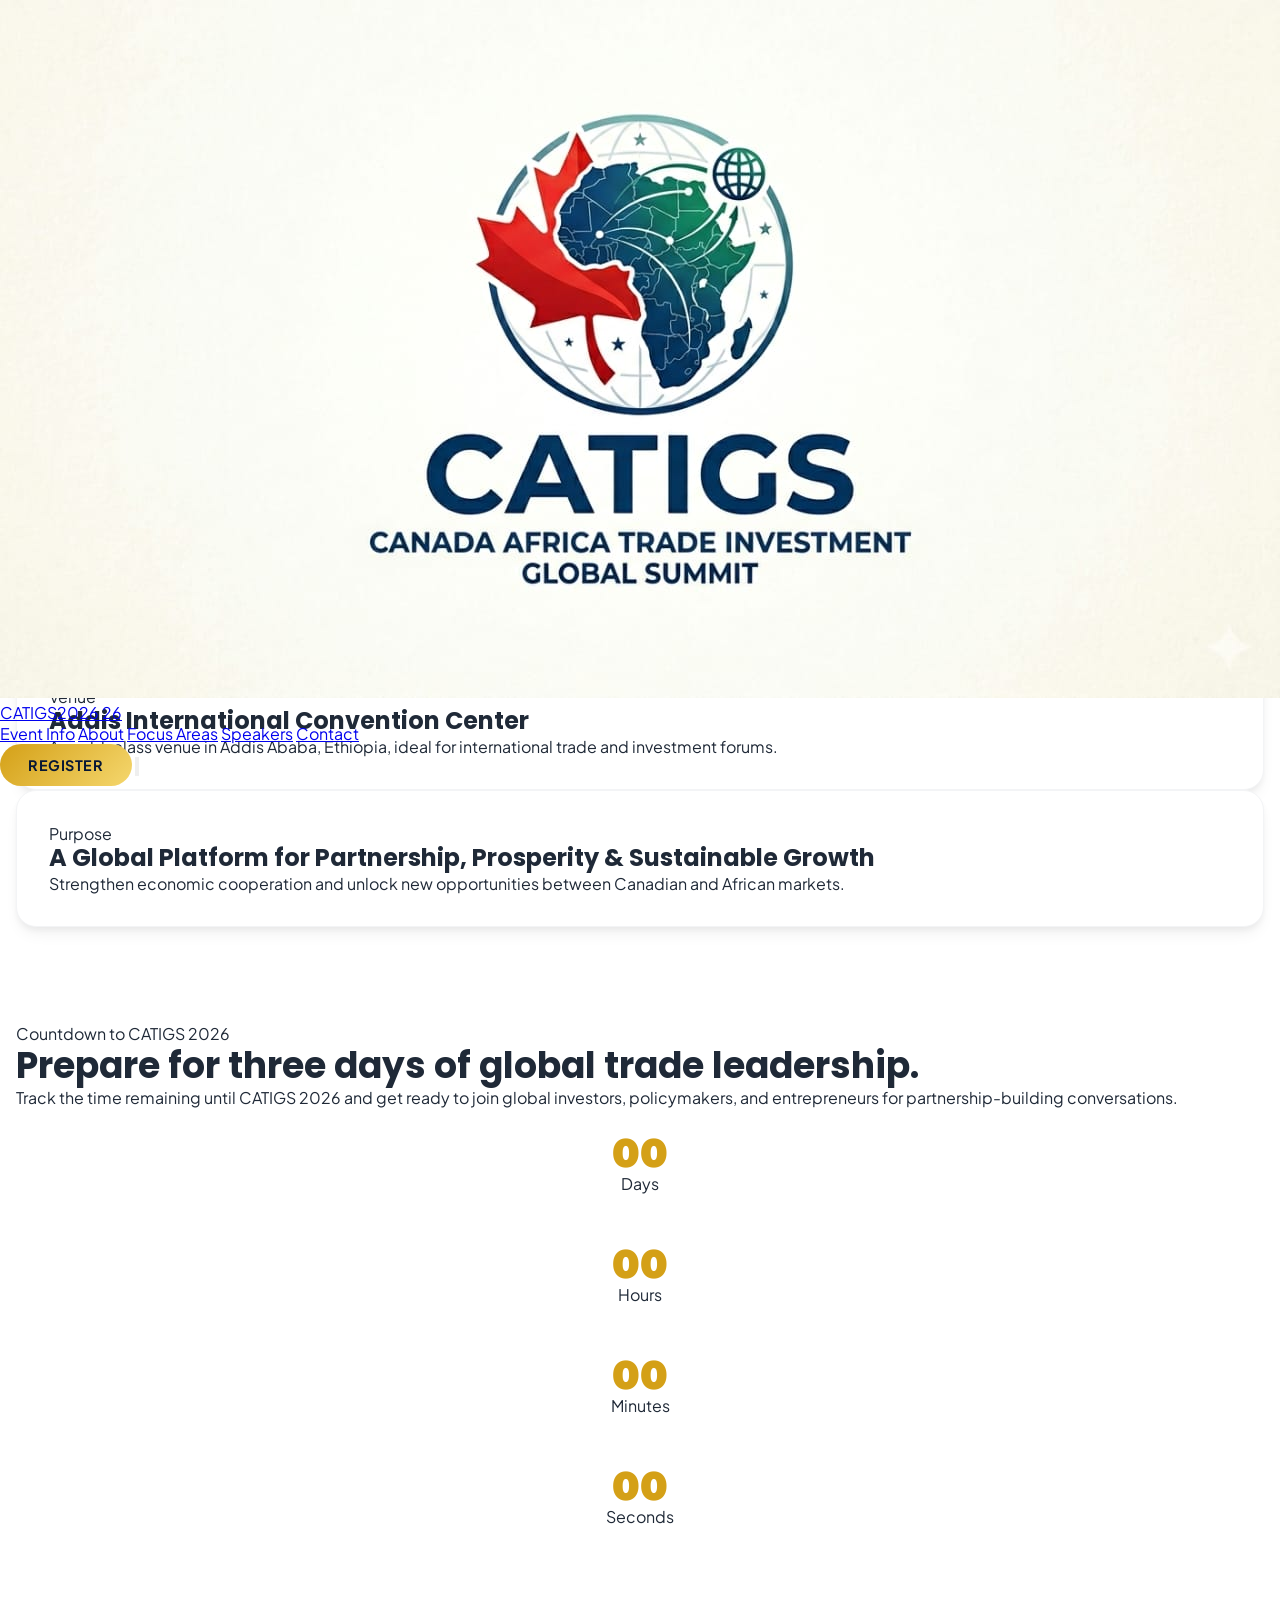
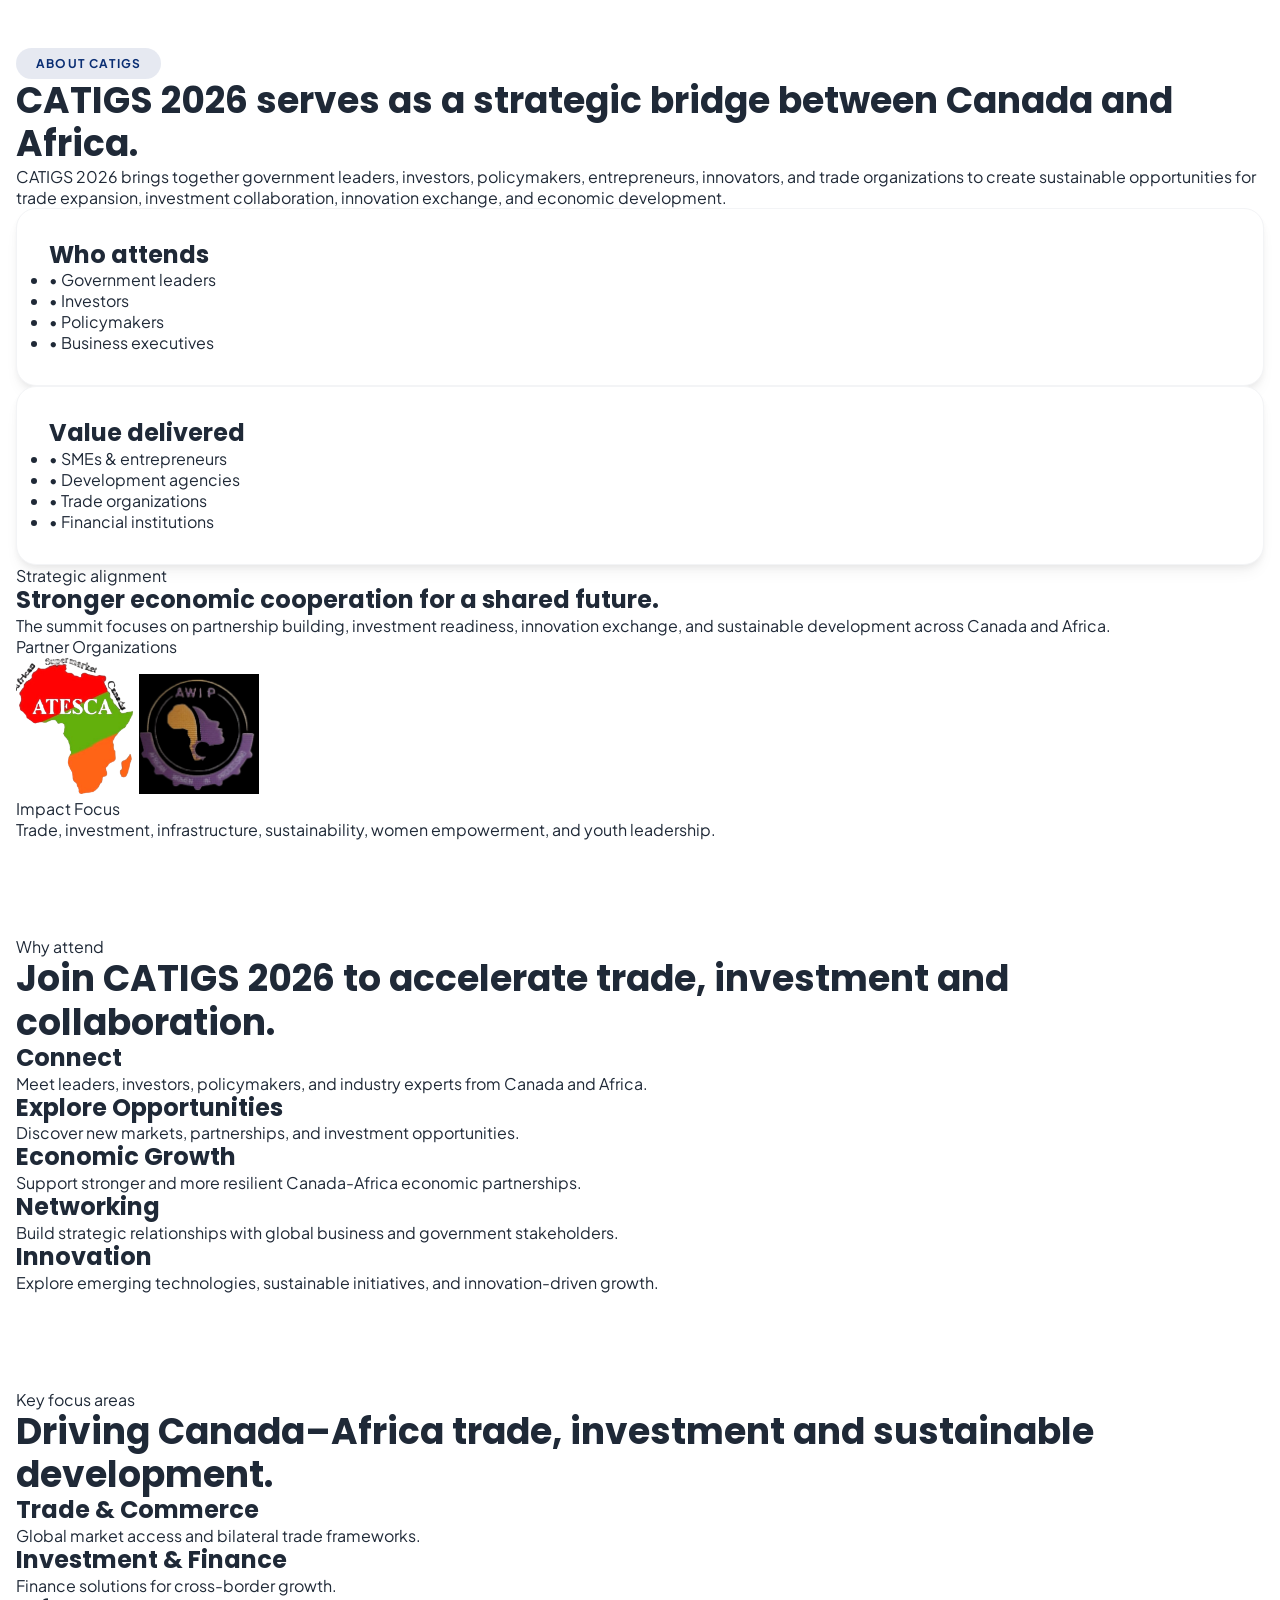
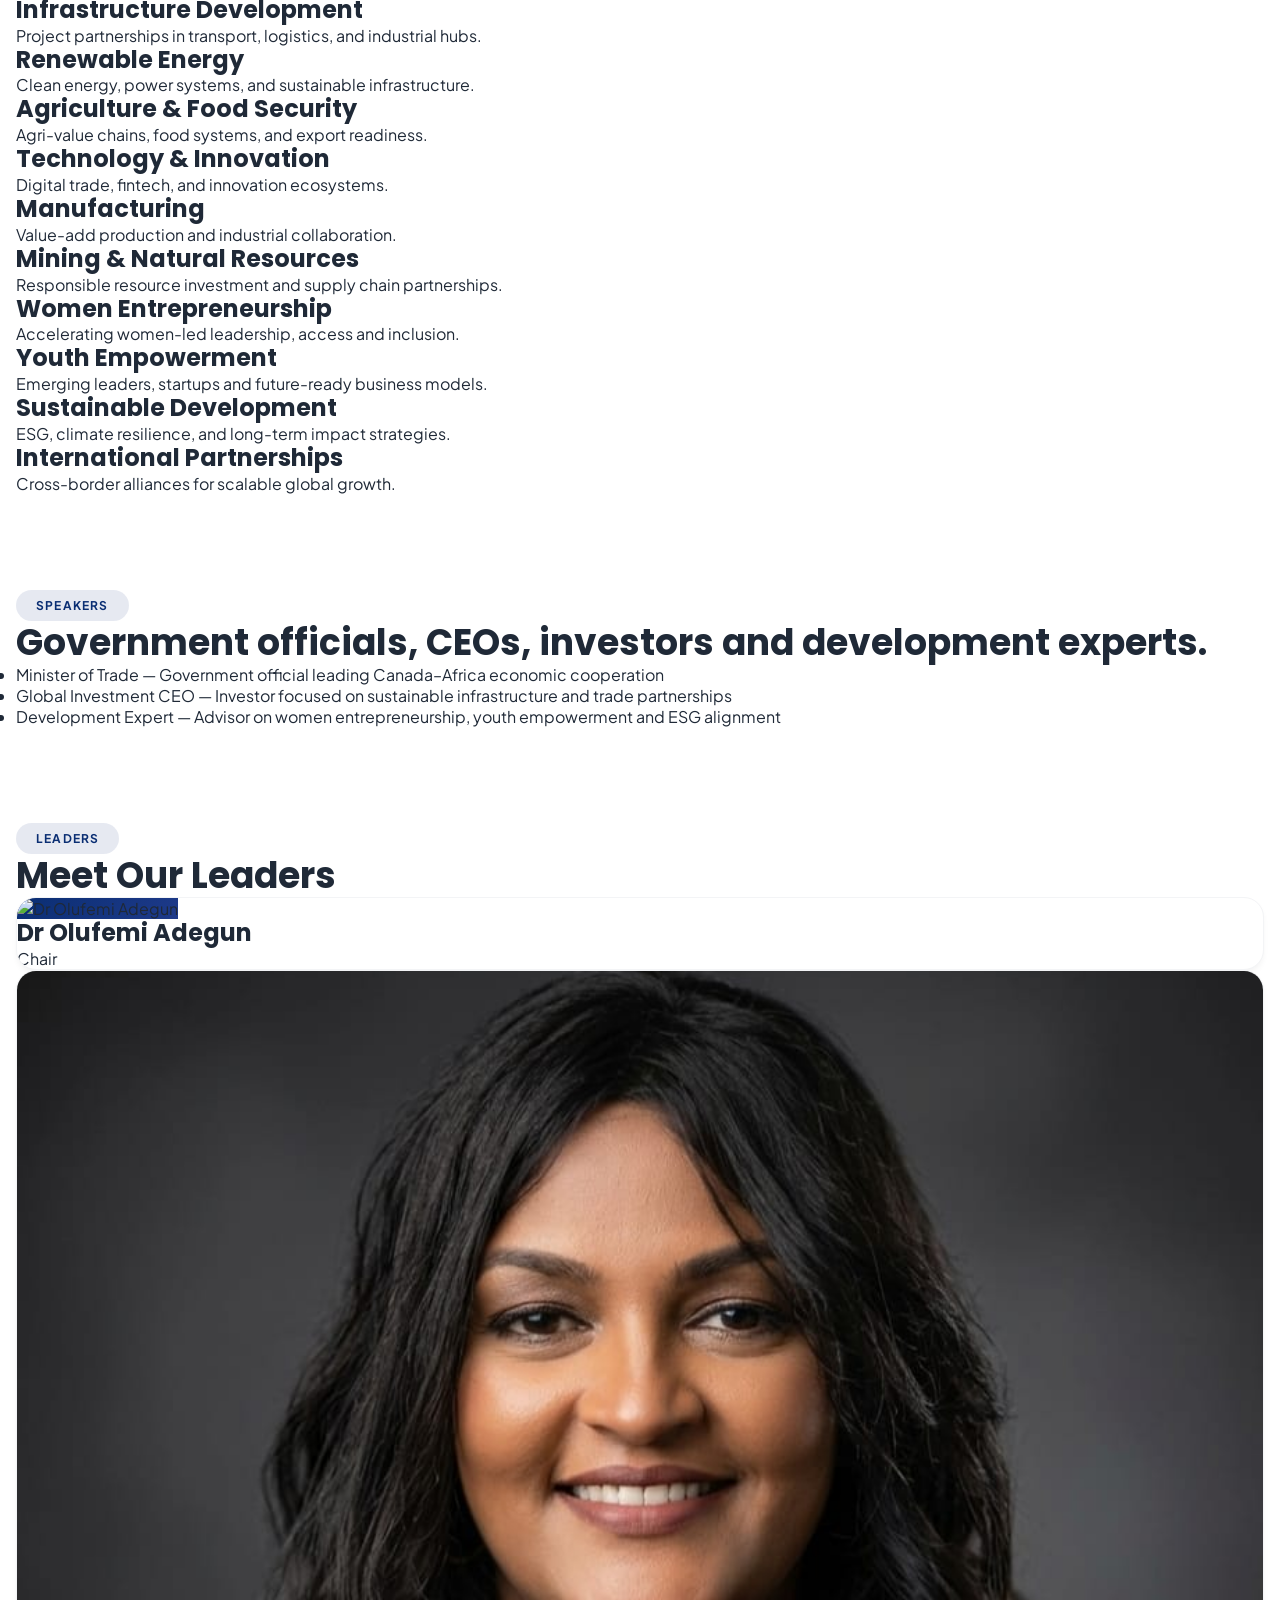
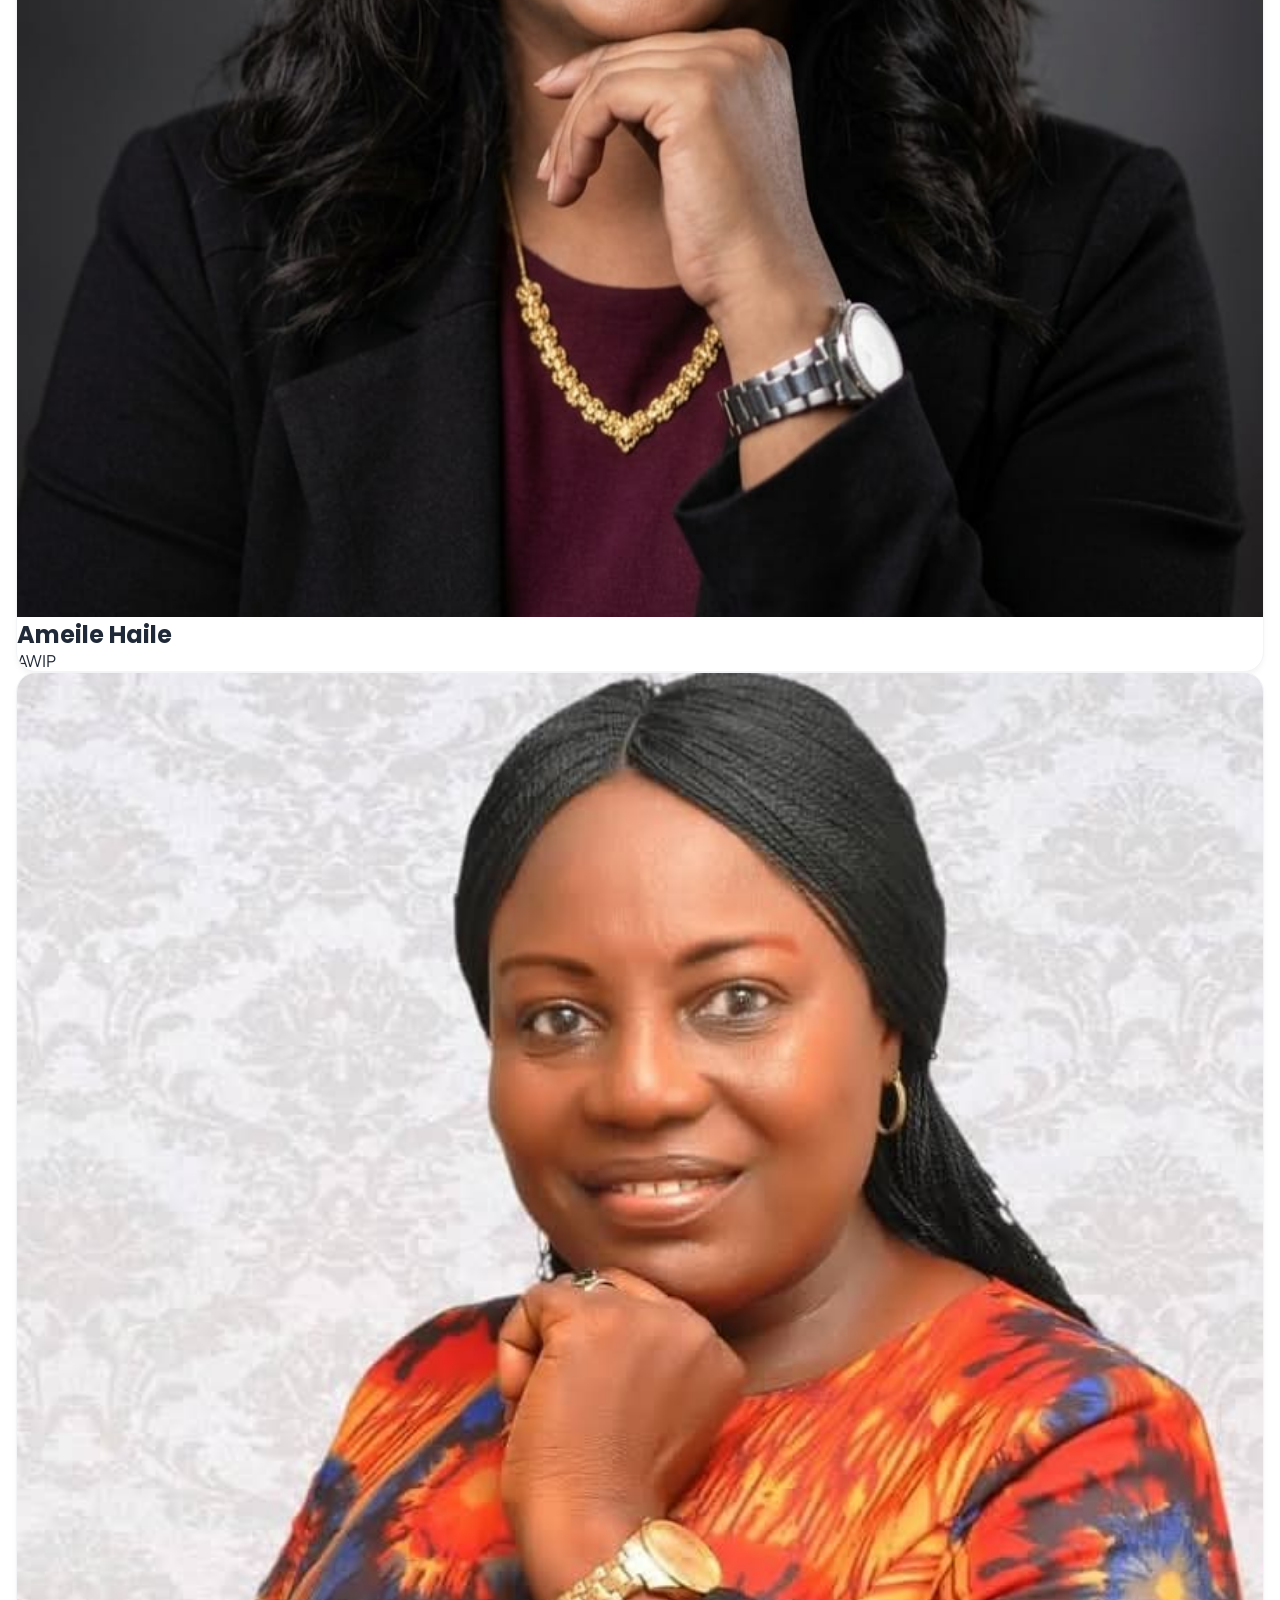
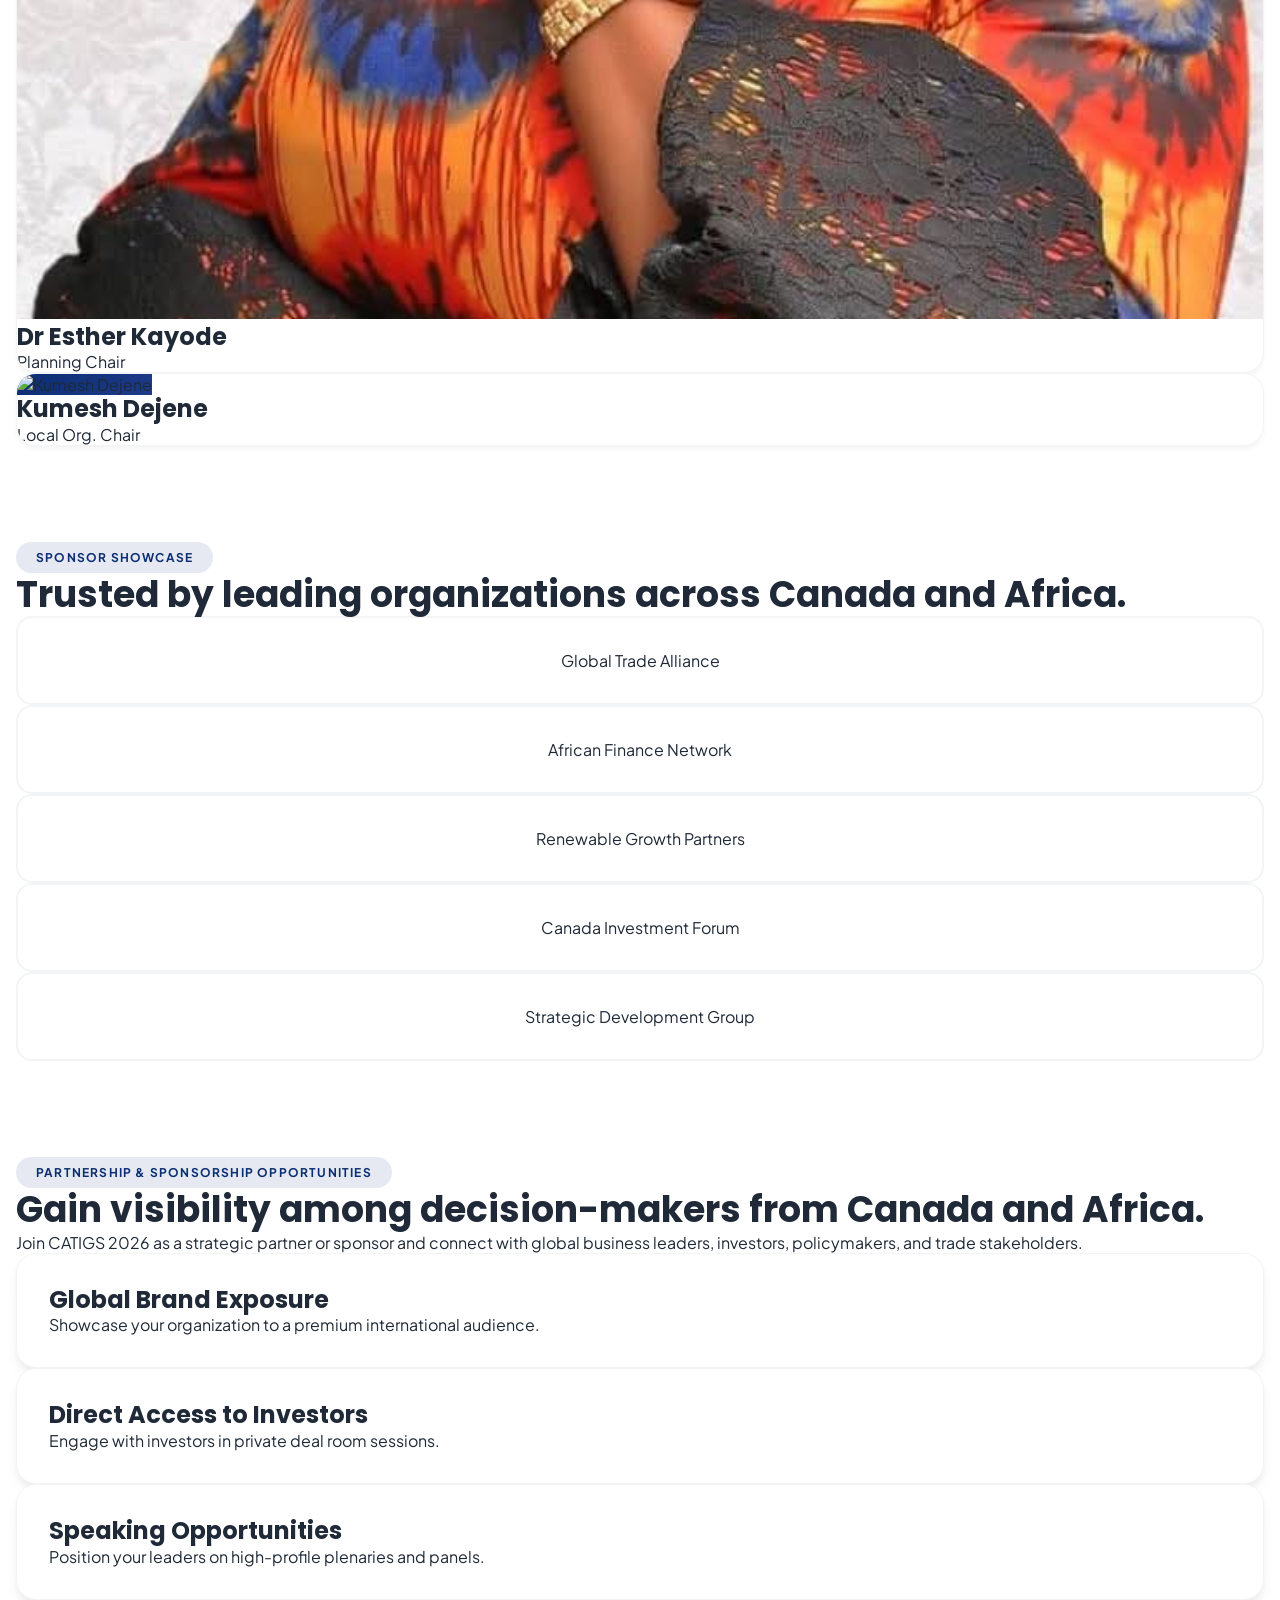
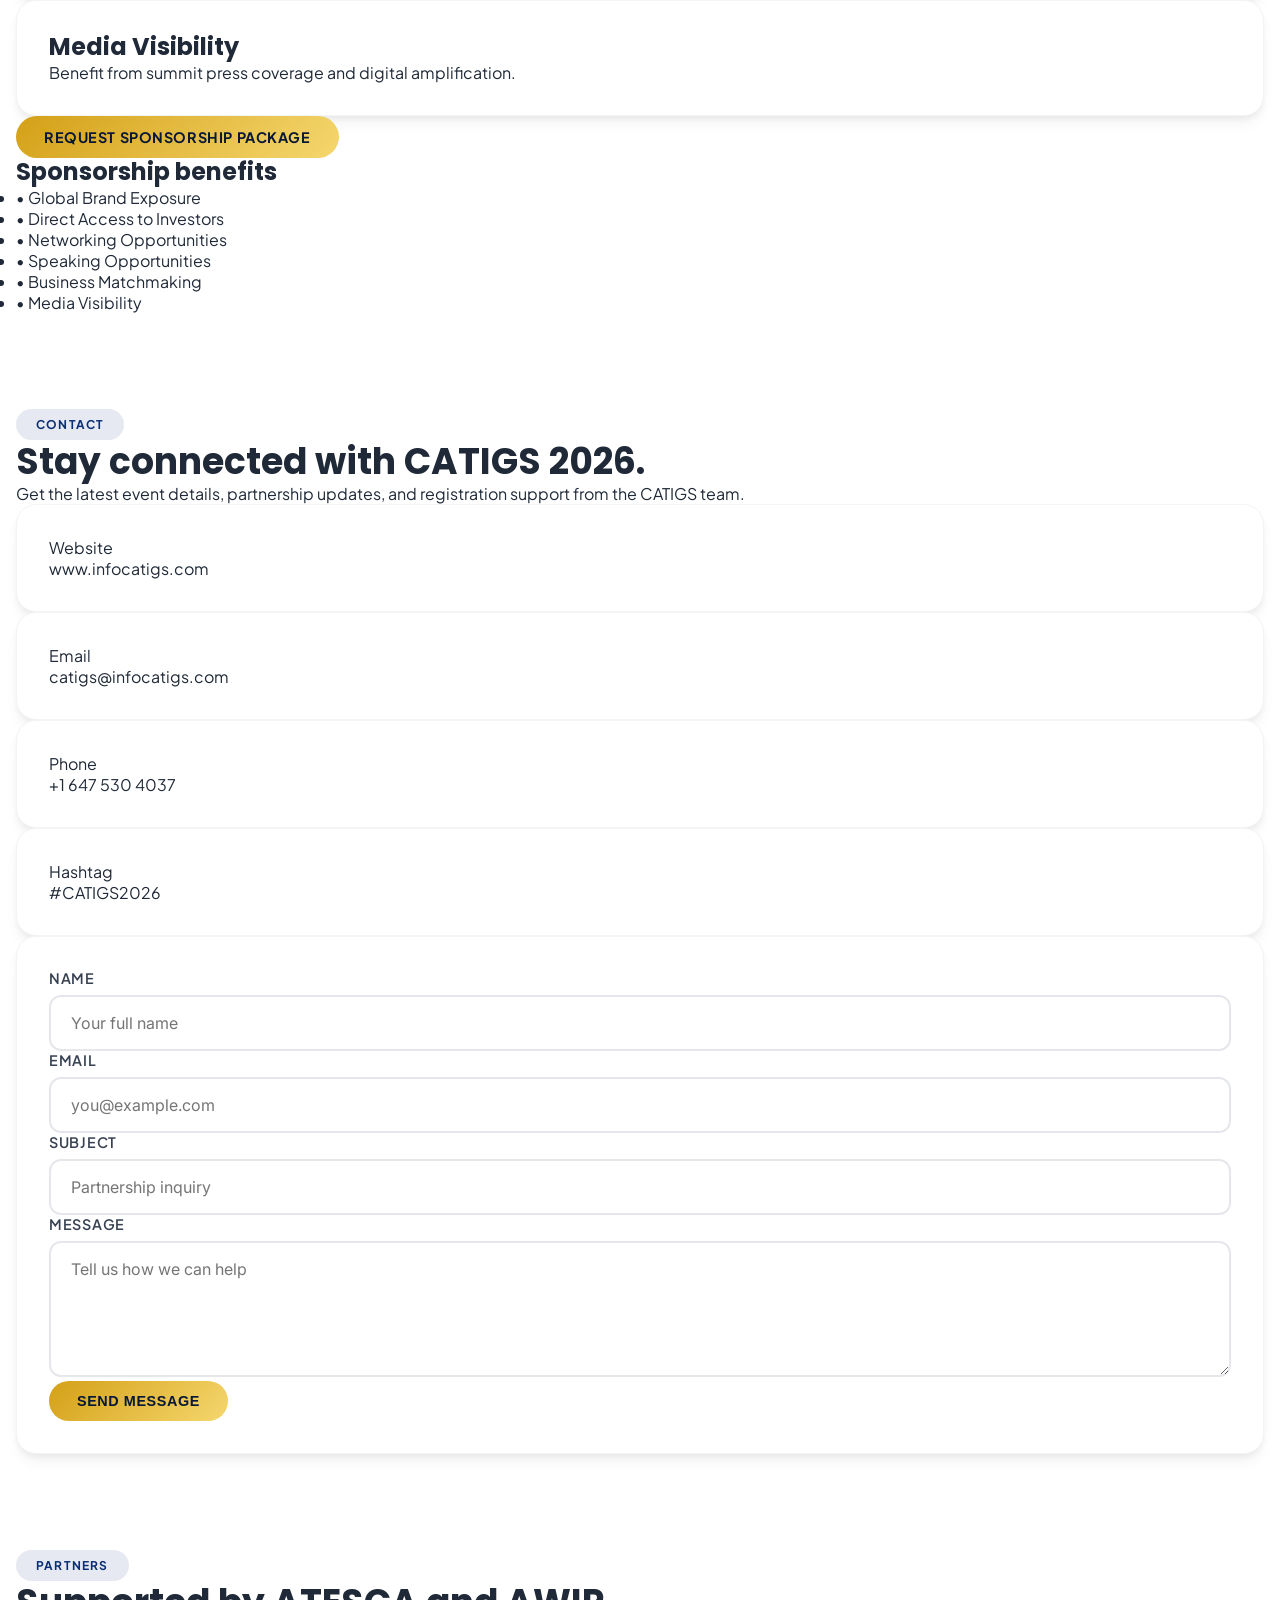
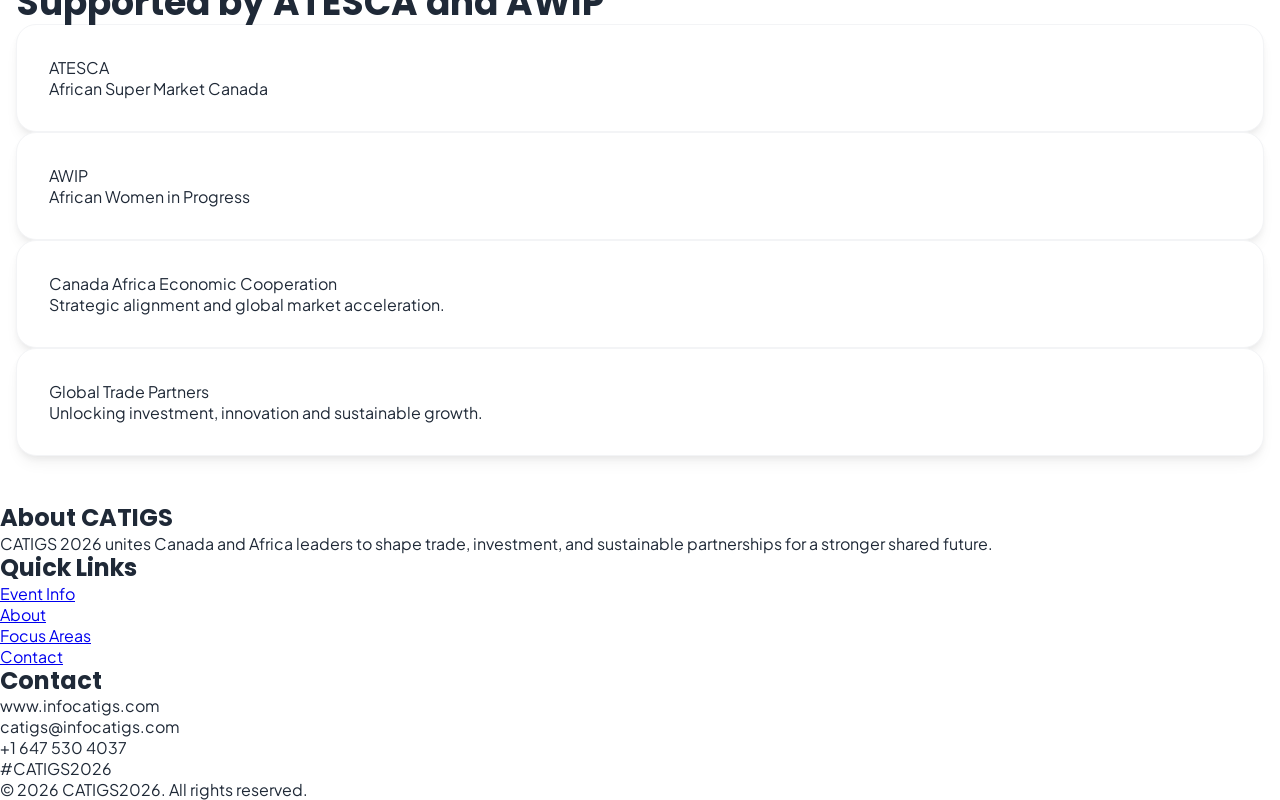
==== index.html @ b7df3262 "Add files via upload" ====
<!DOCTYPE html>
<html lang="en">
<head>
    <meta charset="UTF-8">
    <meta name="viewport" content="width=device-width, initial-scale=1.0">
    <title>CATIGS 2026 | Canada Africa Trade and Investment Global Summit</title>
    <script src="https://cdn.tailwindcss.com"></script>
    <script src="https://cdnjs.cloudflare.com/ajax/libs/gsap/3.12.2/gsap.min.js"></script>
    <script src="https://cdnjs.cloudflare.com/ajax/libs/gsap/3.12.2/ScrollTrigger.min.js"></script>
    <link href="https://fonts.googleapis.com/css2?family=Playfair+Display:wght@400;700;900&family=Plus+Jakarta+Sans:wght@200;300;400;500;600;700;800&display=swap" rel="stylesheet">
    <link rel="stylesheet" href="styles.css">
    <style>
        body { font-family: 'Plus Jakarta Sans', sans-serif; }
        .font-playfair { font-family: 'Playfair Display', serif; }
        html { scroll-behavior: smooth; }
        
        /* Mobile menu animation */
        #mobile-menu {
            transition: all 0.3s ease-in-out;
            transform-origin: top;
        }
        #mobile-menu.hidden {
            transform: scaleY(0);
            opacity: 0;
            pointer-events: none;
        }
        #mobile-menu:not(.hidden) {
            transform: scaleY(1);
            opacity: 1;
            pointer-events: auto;
        }
        
        /* Hero responsive */
        .hero-title { line-height: 1.05; }
        .hero-subtitle { line-height: 1.75; }
        
        @media (max-width: 640px) {
            .hero-title { 
                font-size: 1.5rem !important;
                line-height: 1.15 !important;
            }
            .hero-subtitle { 
                font-size: 0.9rem !important;
            }
            .section-padding { padding: 2rem 1rem !important; }
            .nav-logo { font-size: 0.95rem !important; }
            .nav-logo span { font-size: 0.75rem !important; }
            
            /* Mobile-specific improvements */
            body { overflow-x: hidden; }
            .max-w-7xl { padding-left: 1rem; padding-right: 1rem; }
            .px-3 { padding-left: 0.75rem; padding-right: 0.75rem; }
            .gap-4 { gap: 1rem !important; }
            .gap-6 { gap: 1.25rem !important; }
            
            /* Ensure buttons work well on mobile */
            .btn-gold, .btn-outline {
                min-height: 44px;
                width: 100%;
                justify-content: center;
                font-size: 0.75rem;
                padding: 0.75rem 1rem;
            }
            
            /* Improve form inputs on mobile */
            .form-input {
                font-size: 16px;
                padding: 0.875rem 1rem;
            }
            
            /* Better spacing for cards */
            .card-event {
                padding: 1rem;
            }
            
            /* Fix sponsor carousel on mobile */
            .sponsor-card {
                padding: 1.25rem;
                min-width: 140px;
            }
            
            /* Improve spacing for section headers */
            h2 {
                line-height: 1.2 !important;
            }
            
            /* Better navigation bar on mobile */
            nav .max-w-7xl {
                padding-left: 0.5rem;
                padding-right: 0.5rem;
            }
            
            /* Mobile nav link improvements */
            #mobile-menu a {
                min-height: 44px;
                display: flex;
                align-items: center;
                padding: 0.75rem 0.5rem !important;
            }
            
            /* Mobile menu positioning */
            #mobile-menu {
                margin-left: 0.25rem !important;
                margin-right: 0.25rem !important;
                left: 0.25rem !important;
                right: 0.25rem !important;
            }
            
            /* Navbar spacing */
            nav .bg-white {
                margin-left: 0.25rem;
                margin-right: 0.25rem;
                margin-top: 0.25rem;
            }
            
            /* Stack buttons properly */
            .flex.flex-col.gap-3.items-center.justify-center {
                width: 100%;
            }
            
            .flex.flex-col.gap-3.items-center.justify-center a {
                width: 100%;
            }
        }
        
        @media (min-width: 641px) and (max-width: 768px) {
            .hero-title { font-size: 2.25rem !important; }
            .hero-subtitle { font-size: 1rem !important; }
        }
        
        @media (min-width: 769px) and (max-width: 1024px) {
            .hero-title { font-size: 3.25rem !important; }
            .hero-subtitle { font-size: 1.05rem !important; }
        }
        
        @media (min-width: 1025px) {
            .hero-title { font-size: 4rem !important; }
            .hero-subtitle { font-size: 1.125rem !important; }
        }
        
        /* Card styles */
        .feature-card {
            transition: transform 0.3s ease, box-shadow 0.3s ease;
        }
        .feature-card:hover {
            transform: translateY(-8px);
            box-shadow: 0 20px 40px rgba(0,0,0,0.1);
        }
        
        /* Section backgrounds */
        .section-gray { background-color: #f9fafb; }
        .section-white { background-color: #ffffff; }
        .section-dark { background-color: #111827; }
        
        /* Gradient text */
        .text-gradient {
            background: linear-gradient(to right, #d97706, #f59e0b);
            -webkit-background-clip: text;
            -webkit-text-fill-color: transparent;
            background-clip: text;
        }
        
        /* Mobile button full-width */
        @media (max-width: 640px) {
            .btn-gold,
            .btn-outline {
                width: 100%;
                display: block;
            }
            
            .flex.flex-col.sm\\:flex-row {
                flex-direction: column;
            }
        }
    </style>
</head>
<body class="bg-gray-50 overflow-x-hidden text-gray-900">

    <nav id="main-nav" class="fixed w-full z-50">
        <div class="bg-white/95 backdrop-blur-md shadow-lg mx-1 sm:mx-2 mt-1 sm:mt-2 rounded-xl sm:rounded-2xl">
            <div class="max-w-7xl mx-auto px-2 sm:px-3 py-2 sm:py-3 flex justify-between items-center min-h-14 sm:min-h-auto">
                <a href="index.html" class="flex items-center gap-1 sm:gap-2 flex-shrink-0">
                    <img src="catigs2026-LOGO.jpeg" alt="CATIGS2026 Logo" class="h-7 sm:h-10 w-auto">
                    <span class="text-xs sm:text-lg md:text-xl font-black tracking-tight text-gray-900 font-['Playfair_Display'] leading-none">
                        <span class="block sm:inline">CATIGS</span><span class="hidden sm:inline">2026</span> <span class="text-amber-600">26</span>
                    </span>
                </a>
                <div class="hidden lg:flex items-center gap-4">
                    <a href="#event-info" class="text-xs font-bold uppercase tracking-wider text-gray-700 hover:text-amber-600">Event Info</a>
                    <a href="#about" class="text-xs font-bold uppercase tracking-wider text-gray-700 hover:text-amber-600">About</a>
                    <a href="#focus" class="text-xs font-bold uppercase tracking-wider text-gray-700 hover:text-amber-600">Focus Areas</a>
                    <a href="#speakers" class="text-xs font-bold uppercase tracking-wider text-gray-700 hover:text-amber-600">Speakers</a>
                    <a href="#contact" class="text-xs font-bold uppercase tracking-wider text-gray-700 hover:text-amber-600">Contact</a>
                </div>
                <a href="registration.html" class="btn-gold hidden lg:inline-flex">Register</a>
                <button id="mobile-menu-toggle" onclick="toggleMenu()" aria-controls="mobile-menu" aria-expanded="false" class="lg:hidden p-2 hover:bg-gray-100 rounded-lg transition">
                    <svg class="w-6 h-6 text-gray-700" fill="none" stroke="currentColor" viewBox="0 0 24 24"><path stroke-linecap="round" stroke-linejoin="round" stroke-width="2" d="M4 6h16M4 12h16M4 18h16"></path></svg>
                </button>
            </div>
        </div>
        <div id="mobile-menu" class="hidden lg:hidden bg-white mx-1 sm:mx-2 rounded-b-xl sm:rounded-b-2xl shadow-lg">
            <div class="px-3 sm:px-4 py-3 sm:py-4 flex flex-col gap-1">
                <a href="#event-info" class="text-xs sm:text-sm font-bold uppercase text-gray-700 py-3 px-2 rounded hover:bg-gray-100 transition block">Event Info</a>
                <a href="#about" class="text-xs sm:text-sm font-bold uppercase text-gray-700 py-3 px-2 rounded hover:bg-gray-100 transition block">About</a>
                <a href="#focus" class="text-xs sm:text-sm font-bold uppercase text-gray-700 py-3 px-2 rounded hover:bg-gray-100 transition block">Focus Areas</a>
                <a href="#speakers" class="text-xs sm:text-sm font-bold uppercase text-gray-700 py-3 px-2 rounded hover:bg-gray-100 transition block">Speakers</a>
                <a href="#contact" class="text-xs sm:text-sm font-bold uppercase text-gray-700 py-3 px-2 rounded hover:bg-gray-100 transition block">Contact</a>
                <a href="registration.html" class="text-xs sm:text-sm font-bold uppercase text-gray-700 py-3 px-2 rounded hover:bg-gray-100 transition block border-t mt-1 pt-3">Register</a>
            </div>
        </div>
    </nav>
    <div class="h-20"></div>
    <main>
        <section id="hero" class="relative min-h-[90vh] md:min-h-[85vh] flex items-center justify-center overflow-hidden bg-gray-100 py-8 md:py-12">
            <div class="absolute inset-0 bg-gradient-to-b from-white to-white/80"></div>
            <div class="relative z-20 max-w-6xl mx-auto px-3 sm:px-4 text-center">
                <div class="inline-flex items-center gap-2 bg-gray-900 text-white px-3 sm:px-4 py-2 rounded-full text-xs font-bold uppercase tracking-wider mb-4 sm:mb-6">
                    <span class="w-2 h-2 bg-amber-500 rounded-full animate-pulse"></span>
                    <span class="hidden sm:inline">November 12–14, 2026 | Addis Ababa</span>
                    <span class="sm:hidden">Nov 12–14 | Addis</span>
                </div>
                <h1 class="hero-title font-black text-gray-900 tracking-tight mb-4 sm:mb-6 font-['Playfair_Display']">
                    CATIGS 2026<br>
                    <span class="text-gradient">Canada Africa Trade Summit</span>
                </h1>
                <p class="hero-subtitle text-gray-600 max-w-3xl mx-auto mb-6 sm:mb-8 text-sm sm:text-base">
                    Canada Africa Trade and Investment Global Summit — a premium international platform for investors, policymakers, entrepreneurs, and development partners.
                </p>
                <div class="flex flex-col gap-3 sm:gap-4 items-center justify-center">
                    <a href="registration.html" class="btn-gold w-full sm:w-auto">Register Now</a>
                    <a href="#sponsorship" class="btn-outline w-full sm:w-auto">Become a Sponsor</a>
                    <a href="#event-info" class="btn-outline w-full sm:w-auto">Partnership</a>
                </div>
            </div>
            <div class="absolute bottom-4 left-1/2 -translate-x-1/2">
                <div class="w-6 h-10 border-2 border-gray-400 rounded-full flex justify-center pt-1">
                    <div class="w-1 h-2 bg-gray-400 rounded-full animate-bounce"></div>
                </div>
            </div>
        </section>

        <!-- leaders section moved below speakers -->

        <section id="event-info" class="py-12 sm:py-16 md:py-20 bg-gray-100">
            <div class="max-w-7xl mx-auto px-3 sm:px-4">
                <div class="mb-8 sm:mb-12 text-center">
                    <p class="text-xs font-bold text-amber-600 uppercase tracking-[0.3em] mb-3">In Alignment with Canada Africa Economic Cooperation Strategy</p>
                    <h2 class="text-2xl sm:text-3xl md:text-4xl font-black mt-3 sm:mt-4">Event Information</h2>
                    <p class="mt-3 sm:mt-4 text-gray-600 max-w-2xl mx-auto text-sm sm:text-base">CATIGS 2026 is designed for global business leaders, investors, policymakers, and development partners to build sustainable economic growth through Canada–Africa collaboration.</p>
                </div>
                <div class="grid gap-4 sm:gap-6 xl:grid-cols-3">
                    <div class="card-event p-5 sm:p-8">
                        <p class="text-xs uppercase tracking-[0.3em] text-amber-600">Date</p>
                        <h3 class="mt-3 sm:mt-4 text-xl sm:text-2xl font-bold">November 12–14, 2026</h3>
                        <p class="mt-2 sm:mt-3 text-gray-600 text-sm sm:text-base">Three days of high-level plenaries, investor roundtables, and partnership workshops.</p>
                    </div>
                    <div class="card-event p-5 sm:p-8">
                        <p class="text-xs uppercase tracking-[0.3em] text-amber-600">Venue</p>
                        <h3 class="mt-3 sm:mt-4 text-xl sm:text-2xl font-bold">Addis International Convention Center</h3>
                        <p class="mt-2 sm:mt-3 text-gray-600 text-sm sm:text-base">A world-class venue in Addis Ababa, Ethiopia, ideal for international trade and investment forums.</p>
                    </div>
                    <div class="card-event p-5 sm:p-8">
                        <p class="text-xs uppercase tracking-[0.3em] text-amber-600">Purpose</p>
                        <h3 class="mt-3 sm:mt-4 text-xl sm:text-2xl font-bold">A Global Platform for Partnership, Prosperity & Sustainable Growth</h3>
                        <p class="mt-2 sm:mt-3 text-gray-600 text-sm sm:text-base">Strengthen economic cooperation and unlock new opportunities between Canadian and African markets.</p>
                    </div>
                </div>
            </div>
        </section>

<section id="countdown" class="py-12 sm:py-16 md:py-20 bg-gray-900 text-white">
            <div class="max-w-7xl mx-auto px-3 sm:px-4 text-center">
                <p class="text-xs font-bold text-amber-500 uppercase tracking-[0.3em] mb-3">Countdown to CATIGS 2026</p>
                <h2 class="text-2xl sm:text-3xl md:text-4xl font-black mt-3 sm:mt-4">Prepare for three days of global trade leadership.</h2>
                <p class="mt-3 sm:mt-4 text-gray-200 max-w-2xl mx-auto text-sm sm:text-base">Track the time remaining until CATIGS 2026 and get ready to join global investors, policymakers, and entrepreneurs for partnership-building conversations.</p>
                <div class="mt-8 sm:mt-12 grid grid-cols-2 sm:grid-cols-4 gap-2 sm:gap-4">
                    <div class="countdown-item">
                        <p id="countdown-days" class="countdown-number">00</p>
                        <p class="uppercase tracking-[0.2em] text-xs sm:text-sm text-gray-200 mt-2">Days</p>
                    </div>
                    <div class="countdown-item">
                        <p id="countdown-hours" class="countdown-number">00</p>
                        <p class="uppercase tracking-[0.2em] text-xs sm:text-sm text-gray-200 mt-2">Hours</p>
                    </div>
                    <div class="countdown-item">
                        <p id="countdown-minutes" class="countdown-number">00</p>
                        <p class="uppercase tracking-[0.2em] text-xs sm:text-sm text-gray-200 mt-2">Minutes</p>
                    </div>
                    <div class="countdown-item">
                        <p id="countdown-seconds" class="countdown-number">00</p>
                        <p class="uppercase tracking-[0.2em] text-xs sm:text-sm text-gray-200 mt-2">Seconds</p>
                    </div>
                </div>
            </div>
        </section>

        <section id="about" class="py-12 sm:py-16 md:py-20">
            <div class="max-w-7xl mx-auto px-3 sm:px-4 grid gap-8 sm:gap-10 lg:grid-cols-[0.9fr_0.8fr] items-center">
                <div class="space-y-4 sm:space-y-6">
                    <p class="badge-blue">About CATIGS</p>
                    <h2 class="text-2xl sm:text-3xl md:text-4xl font-black">CATIGS 2026 serves as a strategic bridge between Canada and Africa.</h2>
                    <p class="text-gray-600 leading-relaxed text-sm sm:text-base">CATIGS 2026 brings together government leaders, investors, policymakers, entrepreneurs, innovators, and trade organizations to create sustainable opportunities for trade expansion, investment collaboration, innovation exchange, and economic development.</p>
                    <div class="grid gap-3 sm:gap-4 sm:grid-cols-2">
                        <div class="card-event p-4 sm:p-6">
                            <h3 class="font-bold text-gray-900 mb-2 sm:mb-3 text-sm sm:text-base">Who attends</h3>
                            <ul class="text-gray-600 space-y-1 sm:space-y-2 text-xs sm:text-sm">
                                <li>• Government leaders</li>
                                <li>• Investors</li>
                                <li>• Policymakers</li>
                                <li>• Business executives</li>
                            </ul>
                        </div>
                        <div class="card-event p-4 sm:p-6">
                            <h3 class="font-bold text-gray-900 mb-2 sm:mb-3 text-sm sm:text-base">Value delivered</h3>
                            <ul class="text-gray-600 space-y-1 sm:space-y-2 text-xs sm:text-sm">
                                <li>• SMEs & entrepreneurs</li>
                                <li>• Development agencies</li>
                                <li>• Trade organizations</li>
                                <li>• Financial institutions</li>
                            </ul>
                        </div>
                    </div>
                </div>
<div class="rounded-2xl sm:rounded-[2rem] bg-gray-900 p-6 sm:p-10 text-white shadow-2xl">
                    <p class="text-xs uppercase tracking-[0.3em] text-amber-200 mb-3 sm:mb-4">Strategic alignment</p>
                    <h3 class="text-2xl sm:text-3xl font-black mb-4 sm:mb-6">Stronger economic cooperation for a shared future.</h3>
                    <p class="text-gray-200 leading-relaxed mb-6 sm:mb-8 text-sm sm:text-base">The summit focuses on partnership building, investment readiness, innovation exchange, and sustainable development across Canada and Africa.</p>
                    <div class="grid gap-3 sm:gap-4">
                        <div class="rounded-2xl sm:rounded-3xl bg-white/10 p-4 sm:p-5">
                            <p class="text-xs font-semibold uppercase tracking-[0.25em] text-amber-200">Partner Organizations</p>
                            <div class="mt-3 sm:mt-4 flex flex-wrap justify-center items-center gap-3 sm:gap-4">
                                <img src="atescalogo.jpg" alt="ATESCA logo" class="partner-logo">
                                <img src="AWP logo.jpeg" alt="AWIP logo" class="partner-logo">
                            </div>
                        </div>
                        <div class="rounded-2xl sm:rounded-3xl bg-white/10 p-4 sm:p-5">
                            <p class="text-xs font-semibold uppercase tracking-[0.25em] text-amber-200">Impact Focus</p>
                            <p class="mt-2 sm:mt-3 text-xs sm:text-sm text-gray-100">Trade, investment, infrastructure, sustainability, women empowerment, and youth leadership.</p>
                        </div>
                    </div>
                </div>
            </div>
        </section>

        <section id="why-attend" class="py-12 sm:py-16 md:py-20 bg-white">
            <div class="max-w-7xl mx-auto px-3 sm:px-4">
                <div class="mb-8 sm:mb-12 text-center">
                    <p class="text-xs font-bold text-amber-600 uppercase tracking-[0.3em] mb-3">Why attend</p>
                    <h2 class="text-2xl sm:text-3xl md:text-4xl font-black">Join CATIGS 2026 to accelerate trade, investment and collaboration.</h2>
                </div>
                <div class="grid gap-4 sm:gap-6 xl:grid-cols-5 lg:grid-cols-3 md:grid-cols-2">
                    <div class="feature-card bg-gray-50 p-4 sm:p-8 rounded-2xl">
                        <h3 class="font-bold text-gray-900 mb-3 text-sm sm:text-base">Connect</h3>
                        <p class="text-gray-600 text-xs sm:text-sm">Meet leaders, investors, policymakers, and industry experts from Canada and Africa.</p>
                    </div>
                    <div class="feature-card bg-gray-50 p-4 sm:p-8 rounded-2xl">
                        <h3 class="font-bold text-gray-900 mb-3 text-sm sm:text-base">Explore Opportunities</h3>
                        <p class="text-gray-600 text-xs sm:text-sm">Discover new markets, partnerships, and investment opportunities.</p>
                    </div>
                    <div class="feature-card bg-gray-50 p-4 sm:p-8 rounded-2xl">
                        <h3 class="font-bold text-gray-900 mb-3 text-sm sm:text-base">Economic Growth</h3>
                        <p class="text-gray-600 text-xs sm:text-sm">Support stronger and more resilient Canada-Africa economic partnerships.</p>
                    </div>
                    <div class="feature-card bg-gray-50 p-4 sm:p-8 rounded-2xl">
                        <h3 class="font-bold text-gray-900 mb-3 text-sm sm:text-base">Networking</h3>
                        <p class="text-gray-600 text-xs sm:text-sm">Build strategic relationships with global business and government stakeholders.</p>
                    </div>
                    <div class="feature-card bg-gray-50 p-4 sm:p-8 rounded-2xl">
                        <h3 class="font-bold text-gray-900 mb-3 text-sm sm:text-base">Innovation</h3>
                        <p class="text-gray-600 text-xs sm:text-sm">Explore emerging technologies, sustainable initiatives, and innovation-driven growth.</p>
                    </div>
                </div>
            </div>
        </section>

        <section id="focus" class="py-12 sm:py-16 md:py-20 bg-gray-900 text-white">
            <div class="max-w-7xl mx-auto px-3 sm:px-4">
                <div class="mb-8 sm:mb-12 text-center">
                    <p class="text-xs font-bold text-amber-500 uppercase tracking-[0.3em] mb-3">Key focus areas</p>
                    <h2 class="text-2xl sm:text-3xl md:text-4xl font-black">Driving Canada–Africa trade, investment and sustainable development.</h2>
                </div>
                <div class="grid gap-3 sm:gap-4 sm:grid-cols-2 lg:grid-cols-3">
                    <div class="bg-gray-800 p-4 sm:p-7 rounded-xl border border-gray-700 hover:border-amber-500 transition">
                        <h3 class="font-bold mb-2 sm:mb-3 text-white text-sm sm:text-base">Trade & Commerce</h3>
                        <p class="text-xs sm:text-sm text-gray-400">Global market access and bilateral trade frameworks.</p>
                    </div>
                    <div class="bg-gray-800 p-4 sm:p-7 rounded-xl border border-gray-700 hover:border-amber-500 transition">
                        <h3 class="font-bold mb-2 sm:mb-3 text-white text-sm sm:text-base">Investment & Finance</h3>
                        <p class="text-xs sm:text-sm text-gray-400">Finance solutions for cross-border growth.</p>
                    </div>
                    <div class="bg-gray-800 p-4 sm:p-7 rounded-xl border border-gray-700 hover:border-amber-500 transition">
                        <h3 class="font-bold mb-2 sm:mb-3 text-white text-sm sm:text-base">Infrastructure Development</h3>
                        <p class="text-xs sm:text-sm text-gray-400">Project partnerships in transport, logistics, and industrial hubs.</p>
                    </div>
                    <div class="bg-gray-800 p-4 sm:p-7 rounded-xl border border-gray-700 hover:border-amber-500 transition">
                        <h3 class="font-bold mb-2 sm:mb-3 text-white text-sm sm:text-base">Renewable Energy</h3>
                        <p class="text-xs sm:text-sm text-gray-400">Clean energy, power systems, and sustainable infrastructure.</p>
                    </div>
                    <div class="bg-gray-800 p-4 sm:p-7 rounded-xl border border-gray-700 hover:border-amber-500 transition">
                        <h3 class="font-bold mb-2 sm:mb-3 text-white text-sm sm:text-base">Agriculture & Food Security</h3>
                        <p class="text-xs sm:text-sm text-gray-400">Agri-value chains, food systems, and export readiness.</p>
                    </div>
                    <div class="bg-gray-800 p-4 sm:p-7 rounded-xl border border-gray-700 hover:border-amber-500 transition">
                        <h3 class="font-bold mb-2 sm:mb-3 text-white text-sm sm:text-base">Technology & Innovation</h3>
                        <p class="text-xs sm:text-sm text-gray-400">Digital trade, fintech, and innovation ecosystems.</p>
                    </div>
                    <div class="bg-gray-800 p-4 sm:p-7 rounded-xl border border-gray-700 hover:border-amber-500 transition">
                        <h3 class="font-bold mb-2 sm:mb-3 text-white text-sm sm:text-base">Manufacturing</h3>
                        <p class="text-xs sm:text-sm text-gray-400">Value-add production and industrial collaboration.</p>
                    </div>
                    <div class="bg-gray-800 p-4 sm:p-7 rounded-xl border border-gray-700 hover:border-amber-500 transition">
                        <h3 class="font-bold mb-2 sm:mb-3 text-white text-sm sm:text-base">Mining & Natural Resources</h3>
                        <p class="text-xs sm:text-sm text-gray-400">Responsible resource investment and supply chain partnerships.</p>
                    </div>
                    <div class="bg-gray-800 p-4 sm:p-7 rounded-xl border border-gray-700 hover:border-amber-500 transition">
                        <h3 class="font-bold mb-2 sm:mb-3 text-white text-sm sm:text-base">Women Entrepreneurship</h3>
                        <p class="text-xs sm:text-sm text-gray-400">Accelerating women-led leadership, access and inclusion.</p>
                    </div>
                    <div class="bg-gray-800 p-4 sm:p-7 rounded-xl border border-gray-700 hover:border-amber-500 transition">
                        <h3 class="font-bold mb-2 sm:mb-3 text-white text-sm sm:text-base">Youth Empowerment</h3>
                        <p class="text-xs sm:text-sm text-gray-400">Emerging leaders, startups and future-ready business models.</p>
                    </div>
                    <div class="bg-gray-800 p-4 sm:p-7 rounded-xl border border-gray-700 hover:border-amber-500 transition">
                        <h3 class="font-bold mb-2 sm:mb-3 text-white text-sm sm:text-base">Sustainable Development</h3>
                        <p class="text-xs sm:text-sm text-gray-400">ESG, climate resilience, and long-term impact strategies.</p>
                    </div>
                    <div class="bg-gray-800 p-4 sm:p-7 rounded-xl border border-gray-700 hover:border-amber-500 transition">
                        <h3 class="font-bold mb-2 sm:mb-3 text-white text-sm sm:text-base">International Partnerships</h3>
                        <p class="text-xs sm:text-sm text-gray-400">Cross-border alliances for scalable global growth.</p>
                    </div>
                </div>
            </div>
        </section>

        <section id="speakers" class="py-12 sm:py-16 md:py-20 bg-gray-100">
            <div class="max-w-7xl mx-auto px-3 sm:px-4">
                <div class="mb-8 sm:mb-12 text-center">
                    <p class="badge-blue">Speakers</p>
                    <h2 class="text-2xl sm:text-3xl md:text-4xl font-black">Government officials, CEOs, investors and development experts.</h2>
                </div>
                <div id="speaker-list" class="max-w-3xl mx-auto text-center">
                    <ul class="space-y-3 sm:space-y-4 text-gray-700 text-xs sm:text-base md:text-lg font-semibold">
                        <li>Minister of Trade — Government official leading Canada–Africa economic cooperation</li>
                        <li>Global Investment CEO — Investor focused on sustainable infrastructure and trade partnerships</li>
                        <li>Development Expert — Advisor on women entrepreneurship, youth empowerment and ESG alignment</li>
                    </ul>
                </div>
            </div>
        </section>

        <!-- Leaders section moved here -->
        <section id="leaders" class="py-12 sm:py-16 md:py-20">
            <div class="max-w-7xl mx-auto px-3 sm:px-4">
                <div class="mb-8 sm:mb-12 text-center">
                    <p class="badge-blue">Leaders</p>
                    <h2 class="text-2xl sm:text-3xl md:text-4xl font-black">Meet Our Leaders</h2>
                </div>
                <div class="grid gap-2 grid-cols-2 sm:grid-cols-3 lg:grid-cols-4">
                    <div class="speaker-card text-center">
                        <img src="https://www.uscaatigs2026.com/dr.jpg" alt="Dr Olufemi Adegun" class="speaker-img">
                        <div class="p-1 sm:p-3">
                            <h3 class="font-bold text-xs leading-tight line-clamp-2">Dr Olufemi Adegun</h3>
                            <p class="text-xs text-gray-600 mt-0.5 line-clamp-1">Chair</p>
                        </div>
                    </div>
                    <div class="speaker-card text-center">
                        <img src="aw.jpeg" alt="AWIP Leader" class="speaker-img">
                        <div class="p-1 sm:p-3">
                            <h3 class="font-bold text-xs leading-tight line-clamp-2">Ameile Haile</h3>
                            <p class="text-xs text-gray-600 mt-0.5 line-clamp-1">AWIP</p>
                        </div>
                    </div>
                    <div class="speaker-card text-center">
                        <img src="newone.jpeg" alt="Dr Esther Oluwatoyin Kayode" class="speaker-img">
                        <div class="p-1 sm:p-3">
                            <h3 class="font-bold text-xs leading-tight line-clamp-2">Dr Esther Kayode</h3>
                            <p class="text-xs text-gray-600 mt-0.5 line-clamp-1">Planning Chair</p>
                        </div>
                    </div>
                    <div class="speaker-card text-center">
                        <img src="https://www.uscaatigs2026.com/kumesh_d.jpg" alt="Kumesh Dejene" class="speaker-img">
                        <div class="p-1 sm:p-3">
                            <h3 class="font-bold text-xs leading-tight line-clamp-2">Kumesh Dejene</h3>
                            <p class="text-xs text-gray-600 mt-0.5 line-clamp-1">Local Org. Chair</p>
                        </div>
                    </div>
                </div>
            </div>
        </section>

        <section id="sponsor-carousel" class="py-12 sm:py-16 md:py-20 bg-gray-100">
            <div class="max-w-7xl mx-auto px-3 sm:px-4">
                <div class="mb-8 sm:mb-12 text-center">
                    <p class="badge-blue">Sponsor Showcase</p>
                    <h2 class="text-2xl sm:text-3xl md:text-4xl font-black">Trusted by leading organizations across Canada and Africa.</h2>
                </div>
                <div class="overflow-hidden rounded-2xl sm:rounded-[2rem] bg-white shadow-2xl">
                    <div id="sponsor-track" class="flex gap-4 sm:gap-6 p-4 sm:p-8">
                        <div class="sponsor-card min-w-[160px] sm:min-w-[200px]">Global Trade Alliance</div>
                        <div class="sponsor-card min-w-[160px] sm:min-w-[200px]">African Finance Network</div>
                        <div class="sponsor-card min-w-[160px] sm:min-w-[200px]">Renewable Growth Partners</div>
                        <div class="sponsor-card min-w-[160px] sm:min-w-[200px]">Canada Investment Forum</div>
                        <div class="sponsor-card min-w-[160px] sm:min-w-[200px]">Strategic Development Group</div>
                    </div>
                </div>
            </div>
        </section>

        <section id="sponsorship" class="py-12 sm:py-16 md:py-20">
            <div class="max-w-7xl mx-auto px-3 sm:px-4 grid gap-8 sm:gap-10 lg:grid-cols-[0.9fr_0.8fr] items-center">
                <div>
                    <p class="badge-blue">Partnership & Sponsorship Opportunities</p>
                    <h2 class="text-2xl sm:text-3xl md:text-4xl font-black">Gain visibility among decision-makers from Canada and Africa.</h2>
                    <p class="mt-3 sm:mt-4 text-gray-600 leading-relaxed text-sm sm:text-base">Join CATIGS 2026 as a strategic partner or sponsor and connect with global business leaders, investors, policymakers, and trade stakeholders.</p>
                    <div class="mt-6 sm:mt-8 grid gap-3 sm:gap-4 sm:grid-cols-2">
                        <div class="card-event p-4 sm:p-6">
                            <h3 class="font-bold mb-2 sm:mb-3 text-sm sm:text-base">Global Brand Exposure</h3>
                            <p class="text-gray-600 text-xs sm:text-sm">Showcase your organization to a premium international audience.</p>
                        </div>
                        <div class="card-event p-4 sm:p-6">
                            <h3 class="font-bold mb-2 sm:mb-3 text-sm sm:text-base">Direct Access to Investors</h3>
                            <p class="text-gray-600 text-xs sm:text-sm">Engage with investors in private deal room sessions.</p>
                        </div>
                        <div class="card-event p-4 sm:p-6">
                            <h3 class="font-bold mb-2 sm:mb-3 text-sm sm:text-base">Speaking Opportunities</h3>
                            <p class="text-gray-600 text-xs sm:text-sm">Position your leaders on high-profile plenaries and panels.</p>
                        </div>
                        <div class="card-event p-4 sm:p-6">
                            <h3 class="font-bold mb-2 sm:mb-3 text-sm sm:text-base">Media Visibility</h3>
                            <p class="text-gray-600 text-xs sm:text-sm">Benefit from summit press coverage and digital amplification.</p>
                        </div>
                    </div>
                    <a href="contact.html" class="btn-gold mt-6 sm:mt-8 inline-flex">Request Sponsorship Package</a>
                </div>
<div class="bg-gray-900 rounded-2xl sm:rounded-[2rem] p-6 sm:p-10 text-white shadow-2xl">
                    <h3 class="text-xl sm:text-2xl font-black mb-4 sm:mb-6">Sponsorship benefits</h3>
                    <ul class="space-y-2 sm:space-y-4 text-xs sm:text-sm text-gray-200">
                        <li>• Global Brand Exposure</li>
                        <li>• Direct Access to Investors</li>
                        <li>• Networking Opportunities</li>
                        <li>• Speaking Opportunities</li>
                        <li>• Business Matchmaking</li>
                        <li>• Media Visibility</li>
                    </ul>
                </div>
            </div>
        </section>

        <section id="contact" class="py-12 sm:py-16 md:py-20">
            <div class="max-w-7xl mx-auto px-3 sm:px-4 grid gap-8 sm:gap-10 lg:grid-cols-[0.9fr_0.8fr] items-start">
                <div>
                    <p class="badge-blue">Contact</p>
                    <h2 class="text-2xl sm:text-3xl md:text-4xl font-black">Stay connected with CATIGS 2026.</h2>
                    <p class="mt-3 sm:mt-4 text-gray-600 leading-relaxed text-sm sm:text-base">Get the latest event details, partnership updates, and registration support from the CATIGS team.</p>
                    <div class="mt-6 sm:mt-8 grid gap-3 sm:gap-4 sm:grid-cols-2">
                        <div class="card-event p-4 sm:p-6">
                            <p class="text-xs uppercase tracking-[0.3em] text-amber-600">Website</p>
                            <p class="mt-2 sm:mt-3 font-semibold text-sm sm:text-base">www.infocatigs.com</p>
                        </div>
                        <div class="card-event p-4 sm:p-6">
                            <p class="text-xs uppercase tracking-[0.3em] text-amber-600">Email</p>
                            <p class="mt-2 sm:mt-3 font-semibold text-sm sm:text-base">catigs@infocatigs.com</p>
                        </div>
                        <div class="card-event p-4 sm:p-6">
                            <p class="text-xs uppercase tracking-[0.3em] text-amber-600">Phone</p>
                            <p class="mt-2 sm:mt-3 font-semibold text-sm sm:text-base">+1 647 530 4037</p>
                        </div>
                        <div class="card-event p-4 sm:p-6">
                            <p class="text-xs uppercase tracking-[0.3em] text-amber-600">Hashtag</p>
                            <p class="mt-2 sm:mt-3 font-semibold text-sm sm:text-base">#CATIGS2026</p>
                        </div>
                    </div>
                </div>
                <div class="card-event p-5 sm:p-8 shadow-xl">
                    <form class="space-y-4 sm:space-y-6 contact-form">
                        <div>
                            <label class="form-label" for="contact-name">Name</label>
                            <input id="contact-name" type="text" class="form-input" placeholder="Your full name">
                        </div>
                        <div>
                            <label class="form-label" for="contact-email">Email</label>
                            <input id="contact-email" type="email" class="form-input" placeholder="you@example.com">
                        </div>
                        <div>
                            <label class="form-label" for="contact-subject">Subject</label>
                            <input id="contact-subject" type="text" class="form-input" placeholder="Partnership inquiry">
                        </div>
                        <div>
                            <label class="form-label" for="contact-message">Message</label>
                            <textarea id="contact-message" rows="5" class="form-input" placeholder="Tell us how we can help"></textarea>
                        </div>
                        <button type="submit" class="btn-gold w-full">Send Message</button>
                    </form>
                </div>
            </div>
        </section>

        <section class="py-12 sm:py-16 md:py-20 bg-gray-100">
            <div class="max-w-7xl mx-auto px-3 sm:px-4">
                <div class="mb-8 sm:mb-12 text-center">
                    <p class="badge-blue">Partners</p>
                    <h2 class="text-2xl sm:text-3xl md:text-4xl font-black">Supported by ATESCA and AWIP</h2>
                </div>
                <div class="grid gap-4 sm:gap-6 md:grid-cols-2 lg:grid-cols-4">
                    <div class="card-event p-6 sm:p-8 text-center">
                        <p class="font-bold text-gray-900 text-sm sm:text-base">ATESCA</p>
                        <p class="text-xs sm:text-sm text-gray-600 mt-2 sm:mt-3">African Super Market Canada</p>
                    </div>
                    <div class="card-event p-6 sm:p-8 text-center">
                        <p class="font-bold text-gray-900 text-sm sm:text-base">AWIP</p>
                        <p class="text-xs sm:text-sm text-gray-600 mt-2 sm:mt-3">African Women in Progress</p>
                    </div>
                    <div class="card-event p-6 sm:p-8 text-center">
                        <p class="font-bold text-gray-900 text-sm sm:text-base">Canada Africa Economic Cooperation</p>
                        <p class="text-xs sm:text-sm text-gray-600 mt-2 sm:mt-3">Strategic alignment and global market acceleration.</p>
                    </div>
                    <div class="card-event p-6 sm:p-8 text-center">
                        <p class="font-bold text-gray-900 text-sm sm:text-base">Global Trade Partners</p>
                        <p class="text-xs sm:text-sm text-gray-600 mt-2 sm:mt-3">Unlocking investment, innovation and sustainable growth.</p>
                    </div>
                </div>
            </div>
        </section>
    </main>

    <footer class="bg-gray-900 text-gray-200 py-8 sm:py-12">
        <div class="max-w-7xl mx-auto px-3 sm:px-4 grid gap-6 sm:gap-8 lg:grid-cols-[1fr_0.9fr_0.9fr]">
            <div>
                <h3 class="text-base sm:text-lg font-bold text-white mb-3 sm:mb-4">About CATIGS</h3>
                <p class="text-xs sm:text-sm leading-relaxed">CATIGS 2026 unites Canada and Africa leaders to shape trade, investment, and sustainable partnerships for a stronger shared future.</p>
            </div>
            <div>
                <h3 class="text-base sm:text-lg font-bold text-white mb-3 sm:mb-4">Quick Links</h3>
                <ul class="space-y-2 sm:space-y-3 text-xs sm:text-sm text-gray-400">
                    <li><a href="#event-info" class="hover:text-white">Event Info</a></li>
                    <li><a href="#about" class="hover:text-white">About</a></li>
                    <li><a href="#focus" class="hover:text-white">Focus Areas</a></li>
                    <li><a href="#contact" class="hover:text-white">Contact</a></li>
                </ul>
            </div>
            <div>
                <h3 class="text-base sm:text-lg font-bold text-white mb-3 sm:mb-4">Contact</h3>
                <p class="text-xs sm:text-sm text-gray-400">www.infocatigs.com</p>
                <p class="text-xs sm:text-sm text-gray-400 mt-2">catigs@infocatigs.com</p>
                <p class="text-xs sm:text-sm text-gray-400 mt-2">+1 647 530 4037</p>
                <p class="text-xs sm:text-sm text-gray-400 mt-2">#CATIGS2026</p>
            </div>
        </div>
        <div class="mt-6 sm:mt-10 border-t border-white/10 pt-4 sm:pt-6 text-center text-xs text-gray-500">© 2026 CATIGS2026. All rights reserved.</div>
    </footer>

    <script src="script.js"></script>
</body>
</html>
---- styles.css ----
/* CATIGS 2026 - Modern Summit Styles */

/* Import Fonts */
@import url('https://fonts.googleapis.com/css2?family=Inter:wght@300;400;500;600;700;800;900&family=Poppins:wght@300;400;500;600;700;800;900&family=Montserrat:wght@300;400;500;600;700;800;900&display=swap');

/* Reset and Base Styles */
*, *::before, *::after {
    box-sizing: border-box;
    margin: 0;
    padding: 0;
}

html {
    scroll-behavior: smooth;
}

body {
    font-family: 'Inter', -apple-system, BlinkMacSystemFont, 'Segoe UI', Roboto, sans-serif;
    -webkit-font-smoothing: antialiased;
    -moz-osx-font-smoothing: grayscale;
    color: #1f2937;
    background: #ffffff;
}

h1, h2, h3, h4, h5, h6 {
    font-family: 'Poppins', 'Montserrat', Georgia, serif;
    line-height: 1.2;
    font-weight: 700;
}

.font-playfair {
    font-family: 'Playfair Display', Georgia, serif;
}

/* Typography */
.text-display {
    font-family: 'Montserrat', 'Poppins', sans-serif;
    font-weight: 800;
    letter-spacing: -0.02em;
}

/* Color Palette */
:root {
    /* Theme colors (aligned across the site) */
    --brand-blue: #0A2E73;
    --brand-blue-2: #1E3A8A;
    --brand-purple: #5A2D91;
    --brand-gold: #D4A017;
    --brand-gold-light: #f5d76e;

    /* Legacy aliases (so existing CSS keeps working) */
    --deep-blue: var(--brand-blue);
    --gold: var(--brand-gold);
    --gold-light: var(--brand-gold-light);
    --purple: var(--brand-purple);

    --green: #1E7D3D;

    --gray-50: #f9fafb;
    --gray-100: #f3f4f6;
    --gray-200: #e5e7eb;
    --gray-300: #d1d5db;
    --gray-400: #9ca3af;
    --gray-500: #6b7280;
    --gray-600: #4b5563;
    --gray-700: #374151;
    --gray-800: #1f2937;
    --gray-900: #111827;
}

/* Small helpers to reduce Tailwind hardcoded hex usage */
.text-brand-blue { color: var(--brand-blue); }
.text-brand-gold { color: var(--brand-gold); }
.bg-brand-blue { background: var(--brand-blue); }
.bg-brand-gold { background: var(--brand-gold); }

/* Gradient helpers */
.bg-brand-hero-gradient {
    background: linear-gradient(135deg, var(--brand-blue) 0%, var(--brand-blue-2) 45%, var(--brand-purple) 100%);
}
.bg-brand-ribbon-gradient {
    background: linear-gradient(90deg, var(--brand-blue) 0%, var(--brand-purple) 50%, var(--brand-blue) 100%);
}


/* Navigation */
nav {
    transition: all 0.3s ease;
    position: fixed;
    top: 0;
    left: 0;
    right: 0;
    z-index: 9999;
}

nav .nav-glass {
    background: #ffffff;
    color: var(--brand-blue);

    backdrop-filter: blur(12px);
    -webkit-backdrop-filter: blur(12px);
    border-bottom: 1px solid rgba(10, 46, 115, 0.08);
}

nav .nav-glass a {
    color: var(--brand-blue);
}

.nav-glass.scrolled {
    background: #ffffff;
    box-shadow: 0 10px 40px -10px rgba(10, 46, 115, 0.15);
}

/* Mobile Menu */
#mobile-menu {
    position: absolute;
    top: 100%;
    left: 0;
    right: 0;
    z-index: 100;
    background: white;
    border-radius: 0 0 1rem 1rem;
    box-shadow: 0 20px 25px -5px rgba(0, 0, 0, 0.1);
    transition: all 0.3s cubic-bezier(0.4, 0, 0.2, 1);
    overflow: hidden;
}

#mobile-menu.hidden {
    display: none;
}

#mobile-menu a {
    min-height: 44px;
    display: flex;
    align-items: center;
    padding: 0.75rem 0.5rem;
    font-size: 0.85rem;
    transition: background-color 0.2s ease;
}

#mobile-menu a:hover {
    background-color: #f3f4f6;
}

@media (max-width: 640px) {
    #mobile-menu {
        margin: 0.25rem;
        border-radius: 0.75rem;
    }
    
    #mobile-menu a {
        padding: 0.75rem 0.75rem;
        border-bottom: 1px solid #f3f4f6;
    }
    
    #mobile-menu a:last-child {
        border-bottom: none;
    }
}

/* Hero Section */
/* Theme helpers */
.bg-brand-hero-horizontal {
    background: linear-gradient(90deg, var(--brand-blue) 0%, var(--brand-purple) 50%, var(--brand-blue-2) 100%);
}

#hero {

    background: linear-gradient(180deg, rgba(10,46,115,0.95) 0%, rgba(2,6,23,0.7) 100%);

    position: relative;
    overflow: hidden;
    padding-top: 3.5rem;
    padding-bottom: 3.5rem;
}

#hero::before {
    content: '';
    position: absolute;
    top: 0;
    left: 0;
    right: 0;
    bottom: 0;
    background: url("data:image/svg+xml,%3Csvg width='120' height='120' viewBox='0 0 120 120' xmlns='http://www.w3.org/2000/svg'%3E%3Cg fill='none' fill-rule='evenodd'%3E%3Cg fill='%23ffffff' fill-opacity='0.03'%3E%3Cpath d='M72 68v-8h-4v8h-8v4h8v8h4v-8h8v-4h-8z'/%3E%3C/g%3E%3C/g%3E%3C/svg%3E");
    opacity: 0.12;
    pointer-events: none;
}


.hero-gradient {
    background: linear-gradient(180deg, rgba(10, 46, 115, 0.9) 0%, rgba(10, 46, 115, 0.7) 50%, rgba(10, 46, 115, 0.9) 100%);
}

/* Section Styles */
.section-blue {
    background: linear-gradient(180deg, var(--brand-blue) 0%, #0f387a 100%);

    color: white;
    position: relative;
    overflow: hidden;
}

.section-blue::before {
    content: '';
    position: absolute;
    top: 0;
    left: 0;
    right: 0;
    bottom: 0;
    background: url("data:image/svg+xml,%3Csvg width='80' height='80' viewBox='0 0 80 80' xmlns='http://www.w3.org/2000/svg'%3E%3Cg fill='none' fill-rule='evenodd'%3E%3Cg fill='%23ffffff' fill-opacity='0.02'%3E%3Cpath d='M50 50c0-5.523 4.477-10 10-10s10 4.477 10 10-4.477 10-10 10c0 5.523-4.477 10-10 10s-10-4.477-10-10 4.477-10 10-10z'/%3E%3C/g%3E%3C/g%3E%3C/svg%3E");
}

.section-gold {
    background: linear-gradient(135deg, var(--brand-gold) 0%, var(--brand-gold-light) 50%, var(--brand-gold) 100%);

color: var(--brand-blue);
}

.section-white {
    background: #ffffff;
}

.section-gray {
    background: #f9fafb;
}

/* Cards */
.card-event {
    background: white;
    border-radius: 1.25rem;
    box-shadow: 0 4px 6px -1px rgba(0, 0, 0, 0.05), 0 10px 15px -3px rgba(0, 0, 0, 0.05);
    border: 1px solid #f3f4f6;
    transition: all 0.4s cubic-bezier(0.4, 0, 0.2, 1);
    padding: 1rem;
}

@media (min-width: 640px) {
    .card-event {
        padding: 1.5rem;
    }
}

@media (min-width: 768px) {
    .card-event {
        padding: 2rem;
    }
}

.card-event:hover {
    transform: translateY(-8px);
    box-shadow: 0 25px 50px -12px rgba(10, 46, 115, 0.15);
    border-color: rgba(212, 160, 23, 0.3);
}

.card-dark {
    background: rgba(255, 255, 255, 0.06);
    backdrop-filter: blur(6px);
    border: 1px solid rgba(255, 255, 255, 0.08);
    border-radius: 1rem;
    transition: transform 0.28s cubic-bezier(.2,.9,.2,1), box-shadow 0.28s;
}

.card-dark:hover {
    background: rgba(255, 255, 255, 0.09);
    border-color: rgba(212, 160, 23, 0.35);
    transform: translateY(-6px);
    box-shadow: 0 20px 40px -12px rgba(10,46,115,0.12);
}

/* Buttons */
.btn-gold {
    background: linear-gradient(135deg, var(--brand-gold) 0%, var(--brand-gold-light) 100%);
    color: #071735;
    padding: 0.7rem 1.5rem;
    border-radius: 9999px;
    font-weight: 700;
    text-transform: uppercase;
    letter-spacing: 0.04em;
    font-size: 0.75rem;
    transition: transform 0.22s ease, box-shadow 0.22s ease;
    border: none;
    cursor: pointer;
    display: inline-flex;
    align-items: center;
    justify-content: center;
    gap: 0.5rem;
    text-decoration: none;
}

@media (min-width: 640px) {
    .btn-gold {
        padding: 0.75rem 1.75rem;
        font-size: 0.9rem;
    }
}

.btn-gold:hover {
    transform: translateY(-4px);
    box-shadow: 0 18px 40px -12px rgba(212,160,23,0.25);
}

.btn-gold:active {
    transform: translateY(-2px);
}

.btn-white {
    background: rgba(255,255,255,0.06);
    color: white;
    padding: 0.75rem 1.75rem;
    border-radius: 9999px;
    font-weight: 700;
    text-transform: uppercase;
    letter-spacing: 0.04em;
    font-size: 0.9rem;
    transition: transform 0.22s ease, background 0.22s;
    border: 1px solid rgba(255,255,255,0.12);
    cursor: pointer;
    display: inline-flex;
    align-items: center;
    gap: 0.5rem;
    text-decoration: none;
}

.btn-white:hover {
    background: rgba(255,255,255,0.14);
    transform: translateY(-3px);
}

.btn-outline {
    background: transparent;
    color: var(--brand-gold);
    padding: 0.7rem 1.5rem;
    border-radius: 9999px;
    font-weight: 700;
    text-transform: uppercase;
    letter-spacing: 0.05em;
    font-size: 0.7rem;
    transition: all 0.3s ease;
    border: 2px solid var(--brand-gold);
    cursor: pointer;
    display: inline-flex;
    align-items: center;
    justify-content: center;
    gap: 0.5rem;
    text-decoration: none;
}

@media (min-width: 640px) {
    .btn-outline {
        padding: 0.875rem 2rem;
        font-size: 0.8rem;
    }
}

.btn-outline:hover {
    background: var(--brand-gold);
    color: white;
    transform: translateY(-3px);
}

/* Badge */
.badge-gold {
    display: inline-block;
    background: linear-gradient(90deg, rgba(212,160,23,0.12), rgba(212,160,23,0.07));
    color: #f8e9c2;

    padding: 0.4rem 0.9rem;
    border-radius: 9999px;
    font-weight: 700;
    text-transform: uppercase;
    letter-spacing: 0.12em;
    font-size: 0.72rem;
    border: 1px solid rgba(255,255,255,0.06);
}

.badge-blue {
    background: rgba(10, 46, 115, 0.1);
    color: var(--brand-blue);
    padding: 0.5rem 1.25rem;
    border-radius: 9999px;
    font-weight: 700;
    text-transform: uppercase;
    letter-spacing: 0.1em;
    font-size: 0.75rem;
    display: inline-block;
}

/* Stats Counter */
.stat-number {
    font-family: 'Montserrat', sans-serif;
    font-weight: 900;
    background: linear-gradient(135deg, var(--brand-gold) 0%, var(--brand-gold-light) 100%);
    -webkit-background-clip: text;
    -webkit-text-fill-color: transparent;
    background-clip: text;
    font-size: 3.5rem;
    line-height: 1;
}

/* Countdown Timer */
.countdown-item {
    background: rgba(255, 255, 255, 0.1);
    backdrop-filter: blur(10px);
    border: 1px solid rgba(255, 255, 255, 0.2);
    border-radius: 1rem;
    padding: 1rem;
    min-width: 70px;
    text-align: center;
}

@media (min-width: 640px) {
    .countdown-item {
        padding: 1.5rem;
        min-width: 100px;
    }
}

.countdown-number {
    font-family: 'Montserrat', sans-serif;
    font-weight: 900;
    font-size: 1.75rem;
    color: var(--brand-gold);
    line-height: 1;
}

@media (min-width: 640px) {
    .countdown-number {
        font-size: 2.5rem;
    }
}

/* Focus Areas Grid */
.focus-grid {
    display: grid;
    grid-template-columns: 1fr;
    gap: 1rem;
}

@media (min-width: 640px) {
    .focus-grid {
        grid-template-columns: repeat(2, 1fr);
        gap: 1.25rem;
    }
}

@media (min-width: 1024px) {
    .focus-grid {
        grid-template-columns: repeat(3, 1fr);
        gap: 1.5rem;
    }
}

@media (min-width: 1280px) {
    .focus-grid {
        grid-template-columns: repeat(4, 1fr);
        gap: 1.5rem;
    }
}

.focus-item {
    background: rgba(255, 255, 255, 0.03);
    border: 1px solid rgba(255, 255, 255, 0.1);
    border-radius: 1rem;
    padding: 1rem;
    transition: all 0.3s ease;
    text-align: center;
}

@media (min-width: 640px) {
    .focus-item {
        padding: 1.25rem;
    }
}

@media (min-width: 1024px) {
    .focus-item {
        padding: 1.5rem;
    }
}

.focus-item:hover {
    background: rgba(212, 160, 23, 0.1);
    border-color: rgba(212, 160, 23, 0.5);
    transform: translateY(-4px);
}

/* Speaker Card */
.speaker-card {
    background: white;
    border-radius: 1.25rem;
    overflow: hidden;
    box-shadow: 0 4px 6px -1px rgba(0, 0, 0, 0.05);
    transition: all 0.3s ease;
    border: 1px solid #f3f4f6;
}

@media (max-width: 640px) {
    .speaker-card {
        border-radius: 0.5rem;
    }
}

.speaker-card:hover {
    transform: translateY(-8px);
    box-shadow: 0 25px 50px -12px rgba(10, 46, 115, 0.15);
}

.speaker-img {
    width: 100%;
    aspect-ratio: 1/1;
    object-fit: cover;
    background: linear-gradient(135deg, var(--brand-blue) 0%, var(--brand-blue-2) 100%);
    max-height: 200px;
}

@media (min-width: 640px) {
    .speaker-img {
        max-height: 150px;
    }
}

@media (min-width: 1024px) {
    .speaker-img {
        max-height: none;
    }
}

.hero-video-card { background: #000; }
.hero-video { width: 100%; height: auto; display:block; }
.partner-logo { 
    max-width: 80px; 
    height: auto; 
    object-fit: contain; 
    filter: brightness(1.05); 
}

@media (min-width: 640px) {
    .partner-logo {
        max-width: 120px;
    }
}

/* make hero video responsive and fit visually */
@media (min-width: 1024px) {
    .hero-video { height: 360px; object-fit: cover; }
}
@media (max-width: 640px) {
    .hero-video { height: 220px; }
}


.speaker-placeholder {
    width: 100%;
    aspect-ratio: 1;
    background: linear-gradient(135deg, var(--brand-blue) 0%, var(--brand-blue-2) 100%);
    display: flex;
    align-items: center;
    justify-content: center;
}

/* Sponsor Card */
.sponsor-card {
    background: white;
    border-radius: 1rem;
    padding: 1.25rem;
    text-align: center;
    border: 2px solid #f3f4f6;
    transition: all 0.3s ease;
    font-size: 0.875rem;
}

@media (min-width: 768px) {
    .sponsor-card {
        padding: 2rem;
        font-size: 1rem;
    }
}

.sponsor-card:hover {
    border-color: #D4A017;
    box-shadow: 0 20px 40px -10px rgba(212, 160, 23, 0.2);
    transform: translateY(-4px);
}

/* Newsletter */
.newsletter-input {
    background: rgba(255, 255, 255, 0.1);
    border: 1px solid rgba(255, 255, 255, 0.2);
    border-radius: 9999px;
    padding: 1rem 1.5rem;
    color: white;
    font-family: 'Inter', sans-serif;
    transition: all 0.3s ease;
}

.newsletter-input::placeholder {
    color: rgba(255, 255, 255, 0.6);
}

.newsletter-input:focus {
    outline: none;
    border-color: #D4A017;
    background: rgba(255, 255, 255, 0.15);
}

/* Form Inputs */
.form-input {
    width: 100%;
    padding: 0.875rem 1rem;
    border: 2px solid #e5e7eb;
    border-radius: 0.75rem;
    font-family: 'Inter', sans-serif;
    font-size: 16px;
    transition: all 0.3s ease;
    background: white;
}

@media (min-width: 640px) {
    .form-input {
        padding: 1rem 1.25rem;
        font-size: 1rem;
    }
}

.form-input:focus {
    outline: none;
    border-color: #D4A017;
    box-shadow: 0 0 0 4px rgba(212, 160, 23, 0.1);
}

.form-label {
    display: block;
    font-weight: 600;
    margin-bottom: 0.5rem;
    color: #374151;
    font-size: 0.85rem;
    text-transform: uppercase;
    letter-spacing: 0.05em;
}

@media (min-width: 640px) {
    .form-label {
        font-size: 0.9rem;
    }
}

/* Animations */
@keyframes fadeInUp {
    from {
        opacity: 0;
        transform: translateY(30px);
    }
    to {
        opacity: 1;
        transform: translateY(0);
    }
}

@keyframes fadeInScale {
    from {
        opacity: 0;
        transform: scale(0.9);
    }
    to {
        opacity: 1;
        transform: scale(1);
    }
}

@keyframes pulse {
    0%, 100% {
        opacity: 1;
    }
    50% {
        opacity: 0.7;
    }
}

@keyframes float {
    0%, 100% {
        transform: translateY(0);
    }
    50% {
        transform: translateY(-10px);
    }
}

.animate-fadeInUp {
    animation: fadeInUp 0.8s ease-out forwards;
}

.animate-fadeInScale {
    animation: fadeInScale 0.6s ease-out forwards;
}

.animate-pulse-slow {
    animation: pulse 3s cubic-bezier(0.4, 0, 0.6, 1) infinite;
}

.animate-float {
    animation: float 6s ease-in-out infinite;
}

/* Stagger delays */
.delay-100 { animation-delay: 100ms; }
.delay-200 { animation-delay: 200ms; }
.delay-300 { animation-delay: 300ms; }
.delay-400 { animation-delay: 400ms; }
.delay-500 { animation-delay: 500ms; }
.delay-600 { animation-delay: 600ms; }

/* Gradient Text */
.text-gradient {
    background: linear-gradient(135deg, #D4A017 0%, #f5d76e 100%);
    -webkit-background-clip: text;
    -webkit-text-fill-color: transparent;
    background-clip: text;
}

.text-gradient-blue {
    background: linear-gradient(135deg, #0A2E73 0%, #3b82f6 100%);
    -webkit-background-clip: text;
    -webkit-text-fill-color: transparent;
    background-clip: text;
}

/* Section Dividers */
.section-divider {
    height: 4px;
    background: linear-gradient(90deg, #0A2E73 0%, #D4A017 50%, #0A2E73 100%);
}

/* Info Card */
.info-card {
    background: white;
    border-radius: 1rem;
    padding: 2rem;
    box-shadow: 0 10px 30px -10px rgba(10, 46, 115, 0.1);
    border: 1px solid #f3f4f6;
    transition: all 0.3s ease;
}

.info-card:hover {
    transform: translateY(-4px);
    box-shadow: 0 20px 40px -10px rgba(10, 46, 115, 0.15);
}

/* Icon Box */
.icon-box {
    width: 3.5rem;
    height: 3.5rem;
    background: linear-gradient(135deg, rgba(212, 160, 23, 0.1) 0%, rgba(212, 160, 23, 0.05) 100%);
    border-radius: 0.875rem;
    display: flex;
    align-items: center;
    justify-content: center;
    margin-bottom: 1rem;
}

/* Mobile Responsive Styles */
@media (max-width: 640px) {
    /* Typography */
    h1 {
        font-size: 1.75rem !important;
        line-height: 1.25;
        margin-bottom: 0.75rem !important;
    }
    
    h2 {
        font-size: 1.375rem !important;
        line-height: 1.4;
        margin-bottom: 0.5rem !important;
    }
    
    h3 {
        font-size: 1.125rem !important;
        line-height: 1.35;
    }
    
    p {
        font-size: 0.9375rem;
        line-height: 1.6;
    }
    
    /* Sections */
    main section {
        padding: 2rem 1rem !important;
    }
    
    .section-padding {
        padding: 2rem 1rem !important;
    }
    
    /* Buttons */
    button, 
    .btn-gold,
    .btn-white,
    .btn-outline,
    a[href*="registration"],
    a[href*="register"],
    .nav-link {
        min-height: 44px;
        min-width: 44px;
        padding: 0.875rem 1.5rem !important;
        font-size: 0.875rem !important;
        width: 100%;
    }
    
    .btn-gold,
    .btn-outline {
        display: block;
        text-align: center;
    }
    
    /* Forms */
    input,
    select,
    textarea {
        font-size: 16px !important;
        padding: 0.875rem !important;
        width: 100%;
    }
    
    /* Navigation */
    nav {
        z-index: 100;
    }
    
    nav .bg-white {
        margin: 0.25rem;
        border-radius: 0.75rem;
        padding: 0.5rem !important;
    }
    
    /* Grids */
    .grid {
        gap: 0.75rem !important;
    }
    
    /* Cards */
    .feature-card,
    .card-event,
    .bg-white.rounded-2xl,
    .bg-white.rounded-xl {
        padding: 1.25rem !important;
        margin-bottom: 0;
        border-radius: 1rem !important;
    }
    
    .grid.md\:grid-cols-3,
    .grid.md\:grid-cols-2,
    .grid.lg\:grid-cols-4,
    .grid.lg\:grid-cols-3,
    .grid.lg\:grid-cols-5 {
        grid-template-columns: 1fr !important;
    }
    
    .grid.sm\:grid-cols-2 {
        grid-template-columns: 1fr !important;
    }
    
    /* Mobile Menu */
    #mobile-menu {
        position: fixed;
        top: 70px;
        left: 0;
        right: 0;
        margin: 0;
        border-radius: 0;
        max-height: calc(100vh - 70px);
        overflow-y: auto;
        box-shadow: 0 10px 25px rgba(0,0,0,0.1);
    }
    
    #mobile-menu a {
        padding: 0.875rem 1rem !important;
        border-bottom: 1px solid #f3f4f6;
        display: block;
    }
    
    #mobile-menu a:last-child {
        border-bottom: none;
    }
    
    /* Hero Section */
    #hero {
        min-height: 85vh !important;
        padding-top: 3rem !important;
        padding-bottom: 2rem !important;
    }
    
    #hero .inline-flex {
        font-size: 0.75rem !important;
        padding: 0.5rem 0.875rem !important;
    }
    
    #hero .flex.flex-col {
        gap: 0.75rem !important;
    }
    
    /* Countdown */
    .countdown-item {
        min-width: 60px;
        padding: 0.875rem 0.5rem;
        border-radius: 0.75rem;
    }
    
    .countdown-number {
        font-size: 1.5rem !important;
    }
    
    /* About Section */
    #about {
        grid-template-columns: 1fr !important;
    }
    
    .grid.lg\:grid-cols-2 {
        grid-template-columns: 1fr !important;
    }
    
    /* Footer */
    footer .grid,
    footer .grid.lg\:grid-cols-3 {
        grid-template-columns: 1fr !important;
        text-align: center;
    }
    
    footer a {
        display: inline-block;
    }
    
    /* Badges */
    .badge-blue,
    .badge-gold {
        font-size: 0.65rem !important;
        padding: 0.375rem 0.75rem !important;
    }
    
    /* Spacing */
    .mb-12 {
        margin-bottom: 1.5rem !important;
    }
    
    .mt-12 {
        margin-top: 1.5rem !important;
    }
    
    .gap-6 {
        gap: 1rem !important;
    }
    
    /* Contact Form */
    .contact-form {
        gap: 1rem !important;
    }
    
    .contact-form div {
        margin-bottom: 0 !important;
    }
    
    /* Speaker/Leader Cards */
    .speaker-card {
        border-radius: 1rem !important;
        overflow: hidden;
    }
    
    .speaker-card img {
        max-height: 200px !important;
    }
}

@media (min-width: 641px) and (max-width: 1024px) {
    h1 {
        font-size: 2.25rem !important;
        line-height: 1.2;
    }
    
    h2 {
        font-size: 1.875rem !important;
        line-height: 1.3;
    }
    
    h3 {
        font-size: 1.375rem !important;
    }
    
    p {
        font-size: 1rem;
    }
    
    main section {
        padding: 2.5rem 1.5rem !important;
    }
    
    .grid.md\:grid-cols-3 {
        grid-template-columns: repeat(2, 1fr) !important;
    }
    
    .grid.lg\:grid-cols-4,
    .grid.lg\:grid-cols-5 {
        grid-template-columns: repeat(2, 1fr) !important;
    }
    
    .grid.xl\:grid-cols-3 {
        grid-template-columns: repeat(2, 1fr) !important;
    }
    
    .focus-grid {
        grid-template-columns: repeat(2, 1fr) !important;
    }
    
    .card-event,
    .speaker-card,
    .feature-card {
        padding: 1.5rem !important;
    }
    
    #hero {
        min-height: 85vh;
    }
    
    /* Better spacing for medium screens */
    .gap-6 {
        gap: 1.25rem !important;
    }
    
    /* Buttons */
    button,
    .btn-gold,
    .btn-white,
    .btn-outline {
        padding: 0.875rem 1.75rem !important;
    }
}

@media (min-width: 1025px) {
    h1 {
        font-size: 3.5rem;
        line-height: 1.1;
    }
    
    h2 {
        font-size: 2.25rem;
        line-height: 1.2;
    }
    
    h3 {
        font-size: 1.5rem;
    }
    
    main section {
        padding: 3rem 1rem !important;
    }
    
    .card-event:hover {
        transform: translateY(-8px);
    }
    
    .feature-card:hover {
        transform: translateY(-8px);
    }
    
    .speaker-card:hover {
        transform: translateY(-8px);
    }
}

/* Focus States */
a:focus,
button:focus,
input:focus,
select:focus,
textarea:focus {
outline: 2px solid var(--brand-gold);
    outline-offset: 2px;
}

/* Selection */
::selection {
    background: var(--brand-gold);
    color: white;
}

/* Scrollbar */
::-webkit-scrollbar {
    width: 10px;
}

::-webkit-scrollbar-track {
    background: #f1f5f9;
}

::-webkit-scrollbar-thumb {
    background: var(--brand-blue);
    border-radius: 5px;
}

/* Additional Mobile Improvements */
@media (max-width: 640px) {
    /* Prevent horizontal scroll */
    html, body {
        max-width: 100vw;
        overflow-x: hidden;
    }
    
    /* Better navigation spacing */
    nav .px-3 {
        padding-left: 0.5rem;
        padding-right: 0.5rem;
    }
    
    nav .py-3 {
        padding-top: 0.5rem;
        padding-bottom: 0.5rem;
    }
    
    /* Improve sponsor carousel */
    .sponsor-card {
        min-width: 140px;
        font-size: 0.8rem;
    }
    
    /* Better spacing for headers */
    .mb-8 { margin-bottom: 1rem; }
    .mb-12 { margin-bottom: 1.5rem; }
    .mt-8 { margin-top: 1rem; }
    .mt-12 { margin-top: 1.5rem; }
    
    /* Better image sizing */
    img {
        max-width: 100%;
        height: auto;
    }
    
    /* Improve max-width containers */
    .max-w-3xl,
    .max-w-4xl,
    .max-w-6xl,
    .max-w-7xl {
        padding-left: 0.75rem;
        padding-right: 0.75rem;
    }
    
    /* Better button sizing */
    .flex.flex-col.sm\\:flex-row .btn-gold,
    .flex.flex-col.sm\\:flex-row .btn-outline {
        width: 100%;
        margin-bottom: 0.5rem;
    }
    
    /* Improve feature cards */
    .feature-card {
        min-height: auto;
    }
    
    /* Better focus areas display */
    .focus-grid {
        gap: 0.75rem;
    }
    
    /* Fix any overflow on countdown */
    .countdown-item {
        flex: 1;
        min-width: 0;
    }
    
    /* Ensure text doesn't overflow */
    p, span, div {
        word-break: break-word;
        overflow-wrap: break-word;
    }
    
    /* Better video/image containers */
    .hero-video-card,
    .speaker-img,
    .partner-logo {
        max-width: 100%;
    }
}

::-webkit-scrollbar-thumb:hover {
    background: var(--brand-gold);
}

/* Print Styles */
@media print {
    nav,
    .no-print {
        display: none !important;
    }
    
    body {
        font-size: 12pt;
    }
}

/* Smooth Scroll offset for fixed nav */
section[id] {
    scroll-margin-top: 80px;
}

/* Container utility */
.container-main {
    max-width: 1280px;
    margin: 0 auto;
    padding: 0 1.5rem;
}

@media (min-width: 1536px) {
    .container-main {
        max-width: 1440px;
    }
}

/* Partner logos section */
.partner-logos {
    display: flex;
    flex-wrap: wrap;
    align-items: center;
    justify-content: center;
    gap: 2rem 3rem;
    opacity: 0.9;
}

.partner-logos img {
    height: 50px;
    width: auto;
    filter: grayscale(100%) brightness(0) invert(1);
    opacity: 0.7;
    transition: all 0.3s ease;
}

.partner-logos img:hover {
    filter: grayscale(0%) brightness(1) invert(0);
    opacity: 1;
}

/* CTA ribbon */
.cta-ribbon {
    background: linear-gradient(90deg, #0A2E73 0%, #5A2D91 50%, #0A2E73 100%);
    background-size: 200% 100%;
    animation: gradientShift 8s ease infinite;
}

@keyframes gradientShift {
    0% { background-position: 0% 50%; }
    50% { background-position: 100% 50%; }
    100% { background-position: 0% 50%; }
}

/* Glow effect */
.glow {
    box-shadow: 0 0 40px rgba(212, 160, 23, 0.3);
}

.glow-blue {
    box-shadow: 0 0 40px rgba(10, 46, 115, 0.3);
}
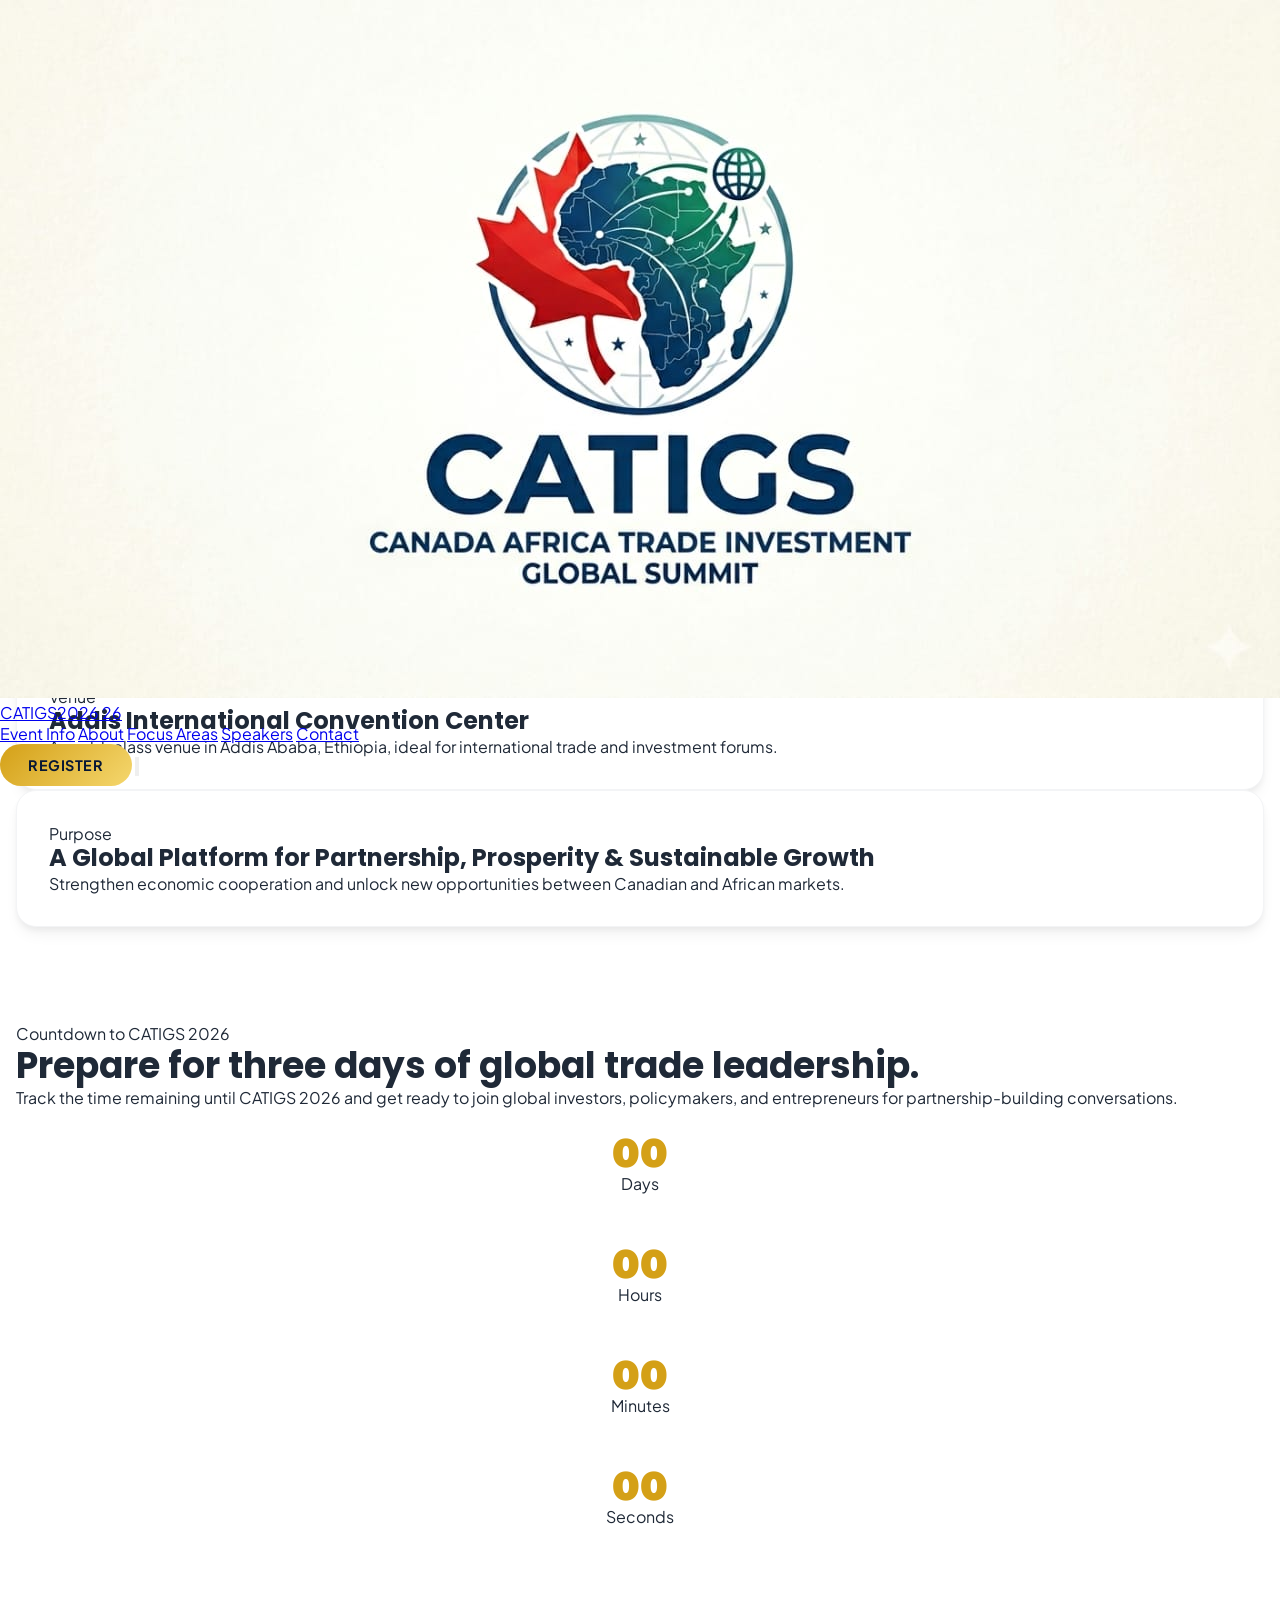
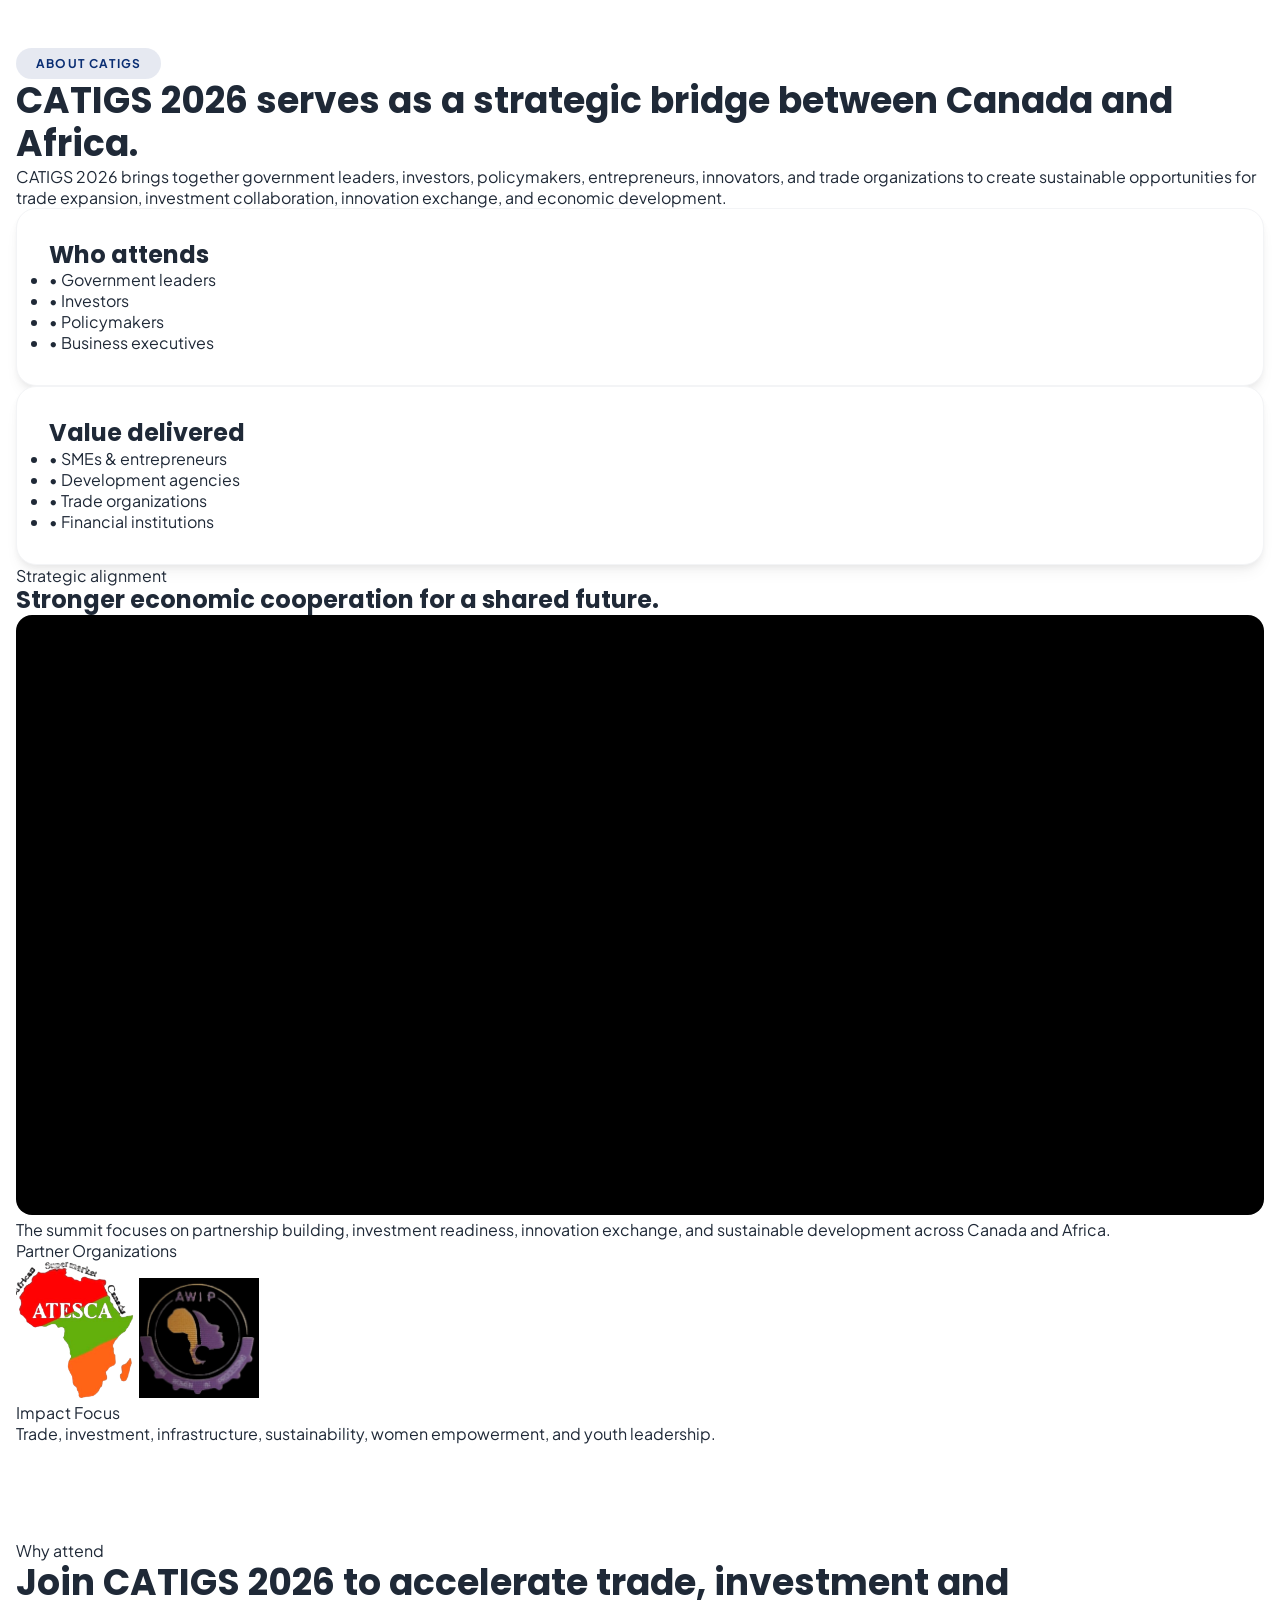
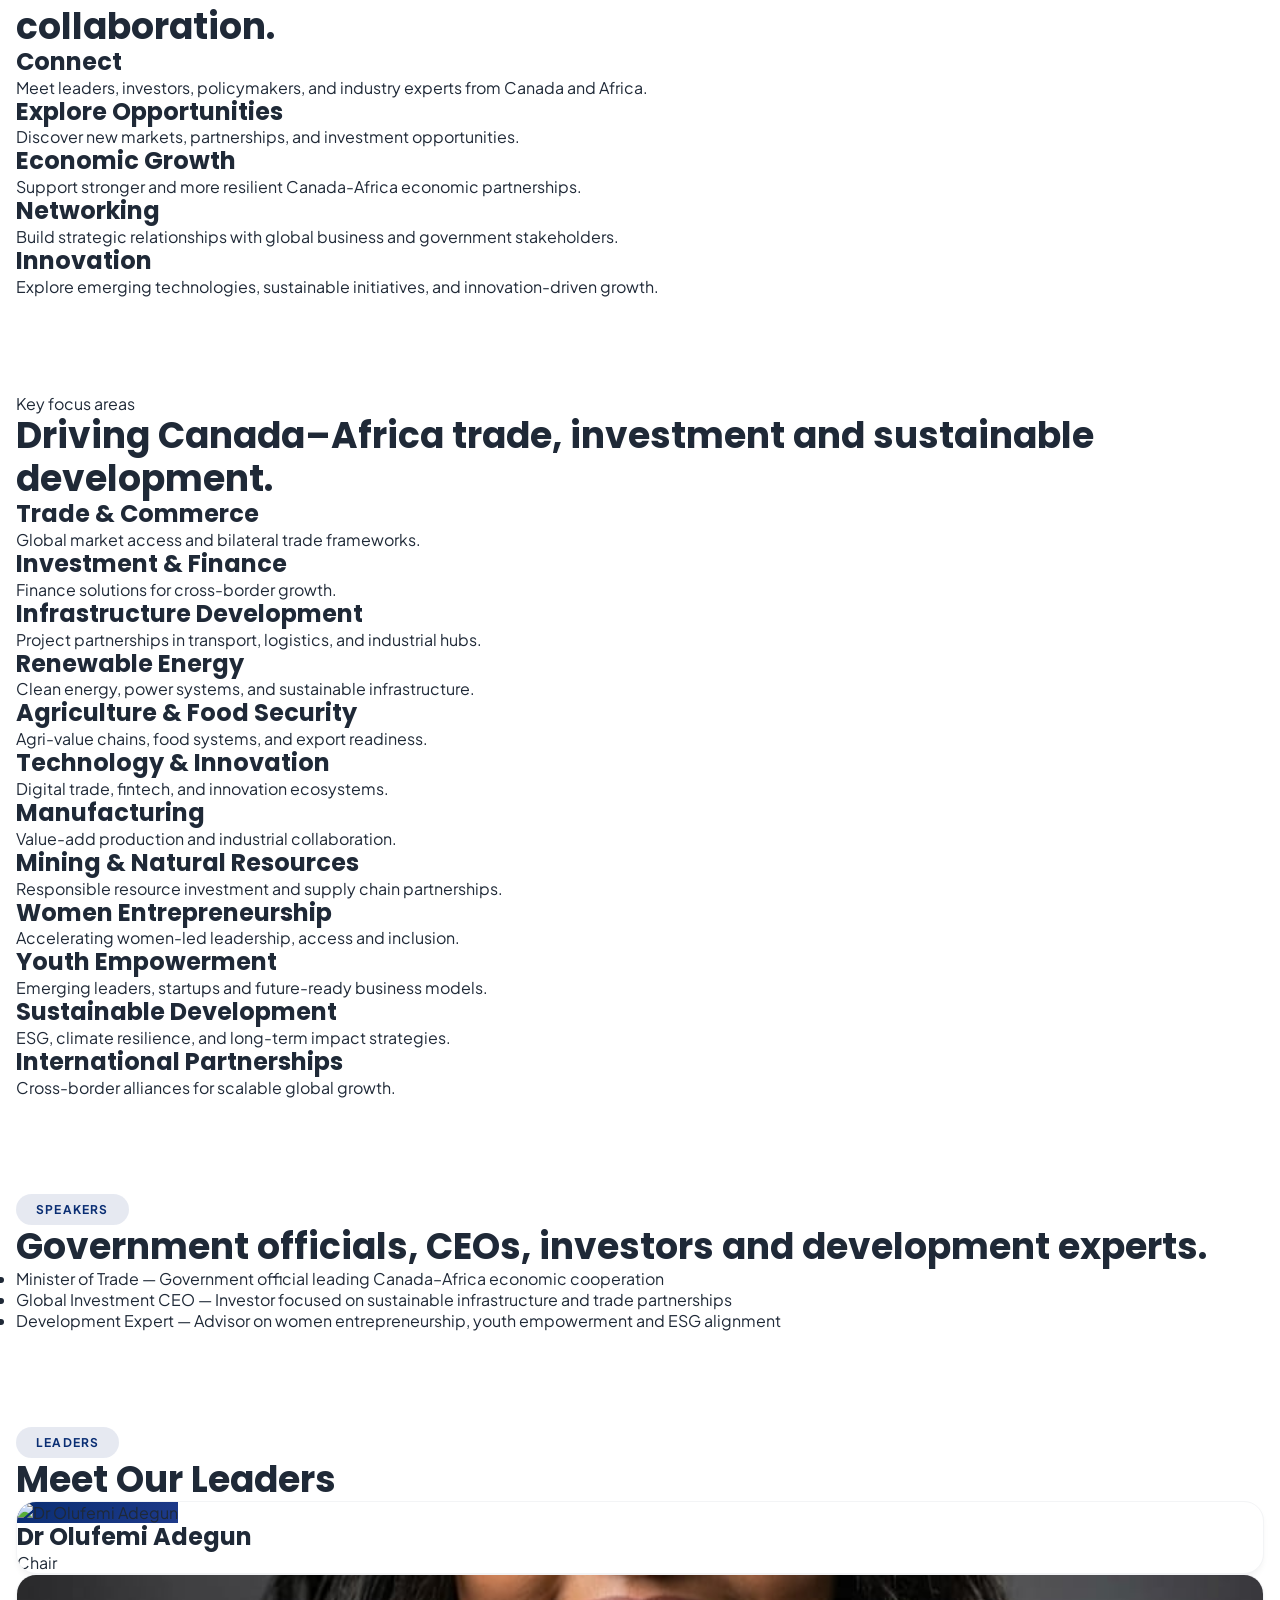
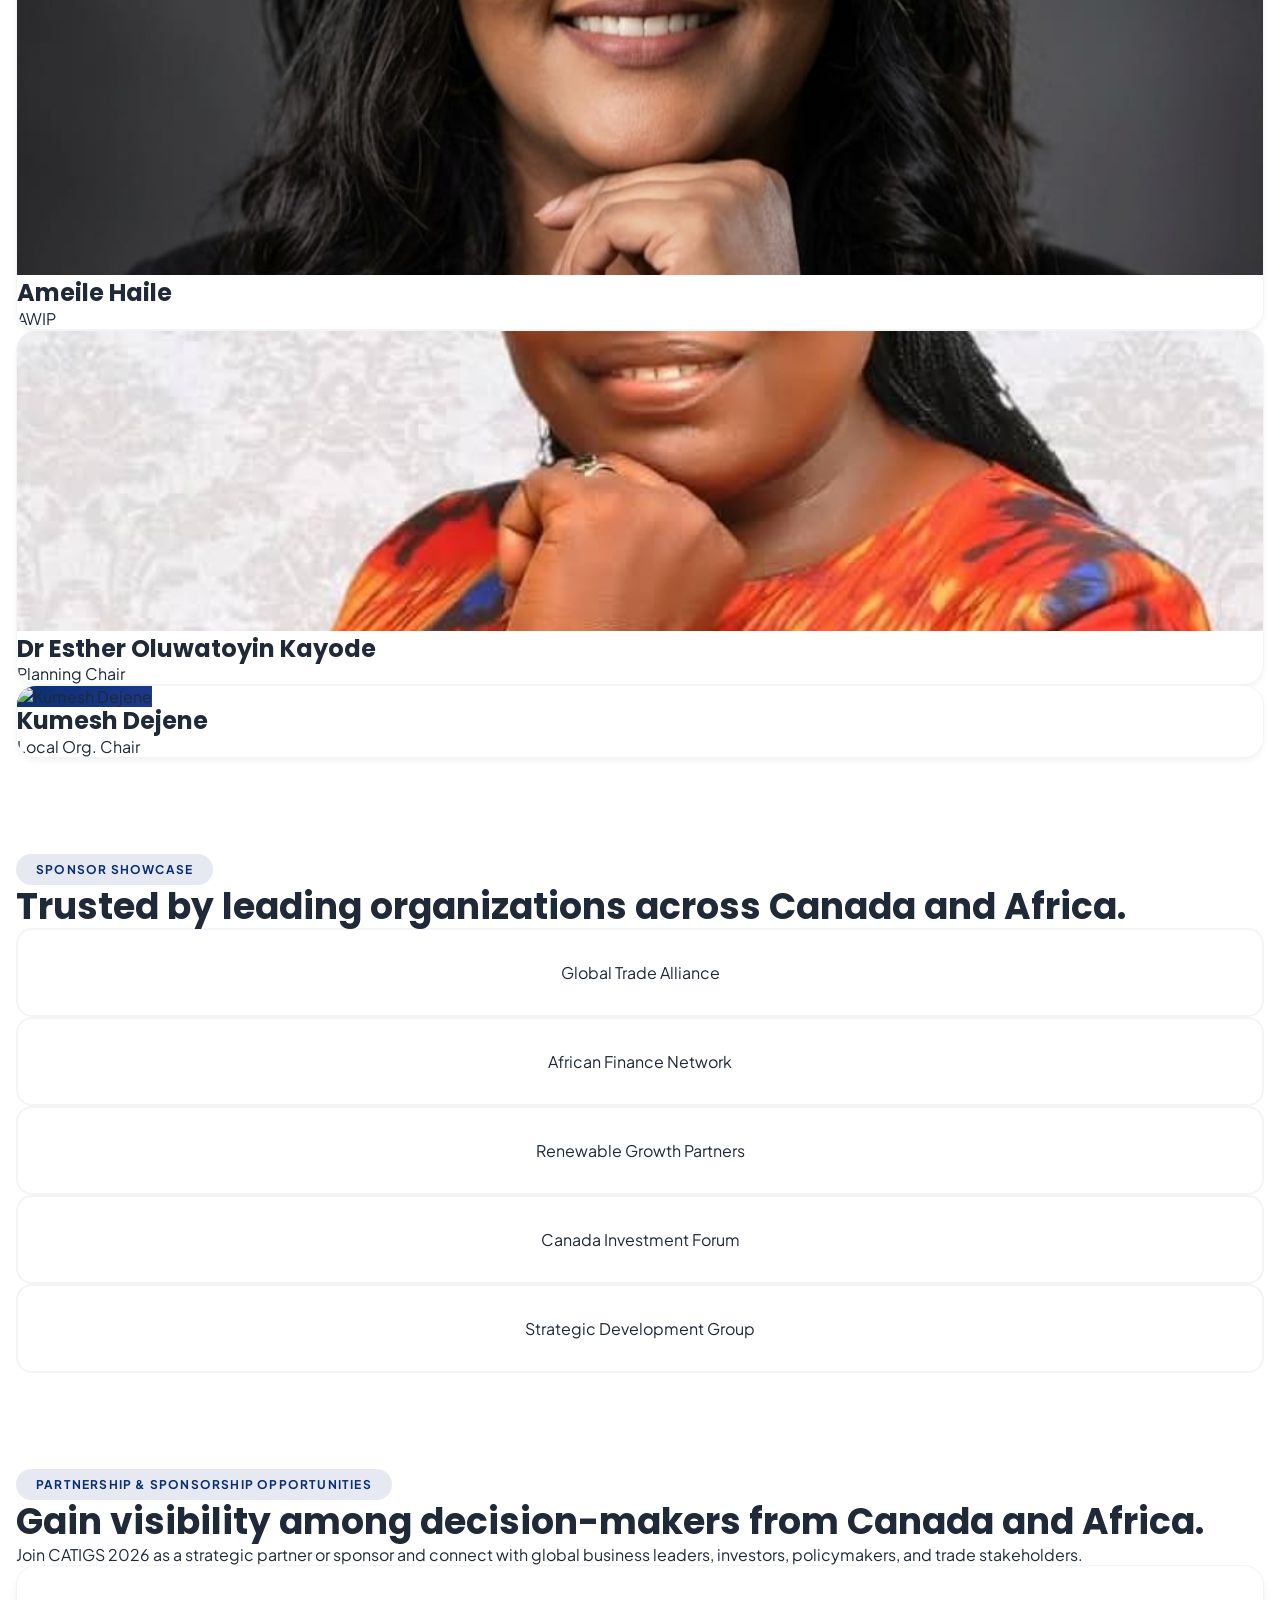
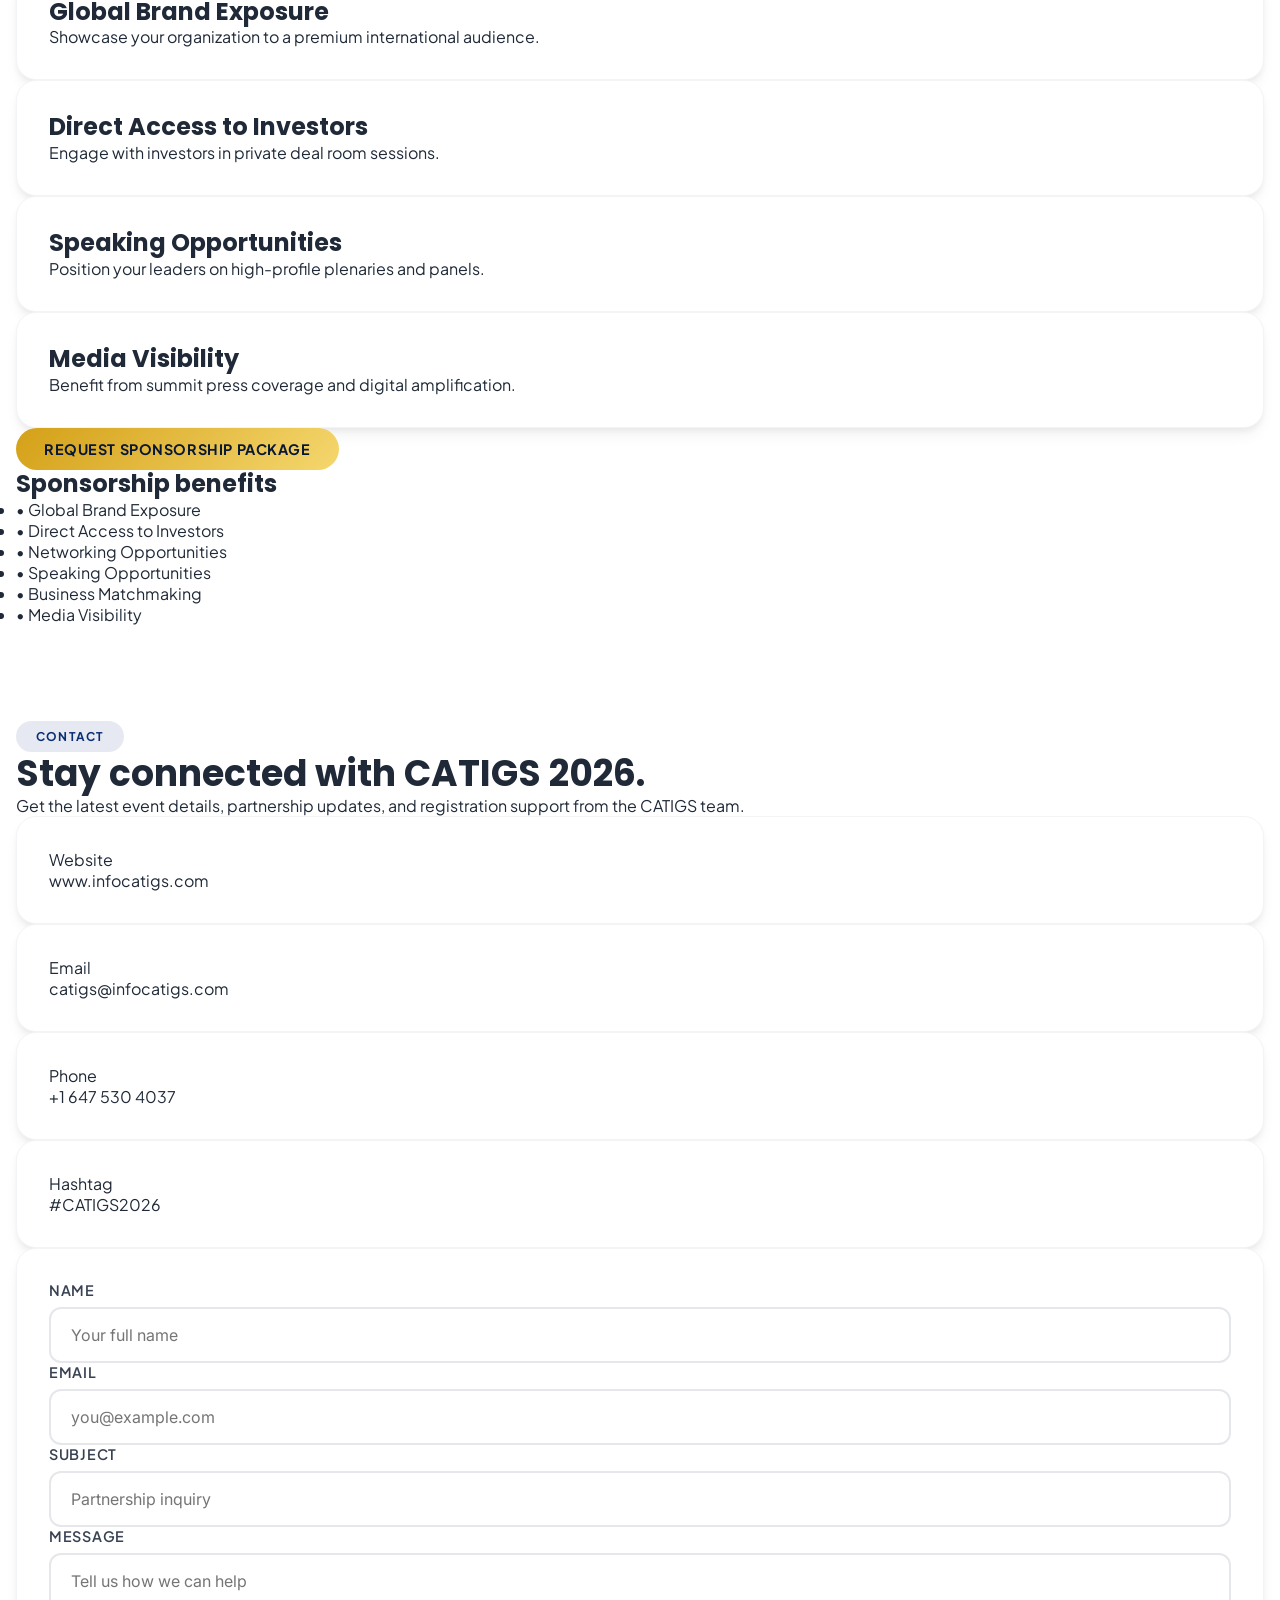
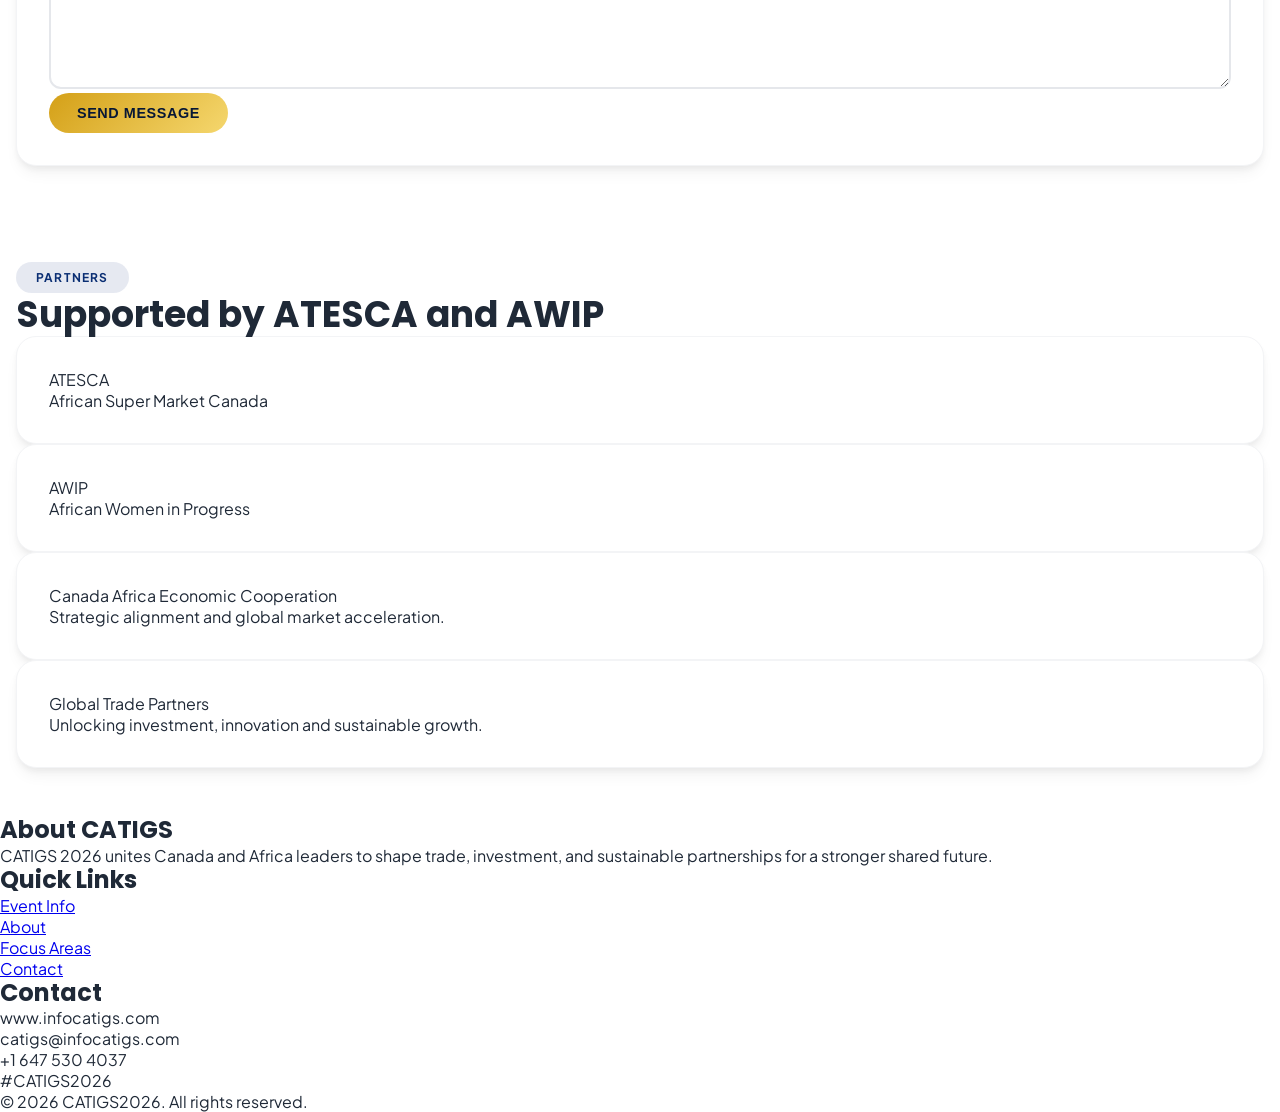
==== commit c962442b: "Add files via upload" ====
--- a/index.html
+++ b/index.html
@@ -324,6 +324,7 @@
 <div class="rounded-2xl sm:rounded-[2rem] bg-gray-900 p-6 sm:p-10 text-white shadow-2xl">
                     <p class="text-xs uppercase tracking-[0.3em] text-amber-200 mb-3 sm:mb-4">Strategic alignment</p>
                     <h3 class="text-2xl sm:text-3xl font-black mb-4 sm:mb-6">Stronger economic cooperation for a shared future.</h3>
+                    <video src="cat.mp4" class="w-full rounded-2xl mb-4 sm:mb-6 strategic-video" autoplay loop muted playsinline></video>
                     <p class="text-gray-200 leading-relaxed mb-6 sm:mb-8 text-sm sm:text-base">The summit focuses on partnership building, investment readiness, innovation exchange, and sustainable development across Canada and Africa.</p>
                     <div class="grid gap-3 sm:gap-4">
                         <div class="rounded-2xl sm:rounded-3xl bg-white/10 p-4 sm:p-5">
@@ -459,29 +460,29 @@
                     <div class="speaker-card text-center">
                         <img src="https://www.uscaatigs2026.com/dr.jpg" alt="Dr Olufemi Adegun" class="speaker-img">
                         <div class="p-1 sm:p-3">
-                            <h3 class="font-bold text-xs leading-tight line-clamp-2">Dr Olufemi Adegun</h3>
-                            <p class="text-xs text-gray-600 mt-0.5 line-clamp-1">Chair</p>
+                            <h3 class="font-bold text-xs leading-tight">Dr Olufemi Adegun</h3>
+                            <p class="text-xs text-gray-600 mt-0.5">Chair</p>
                         </div>
                     </div>
                     <div class="speaker-card text-center">
                         <img src="aw.jpeg" alt="AWIP Leader" class="speaker-img">
                         <div class="p-1 sm:p-3">
-                            <h3 class="font-bold text-xs leading-tight line-clamp-2">Ameile Haile</h3>
-                            <p class="text-xs text-gray-600 mt-0.5 line-clamp-1">AWIP</p>
+                            <h3 class="font-bold text-xs leading-tight">Ameile Haile</h3>
+                            <p class="text-xs text-gray-600 mt-0.5">AWIP</p>
                         </div>
                     </div>
                     <div class="speaker-card text-center">
                         <img src="newone.jpeg" alt="Dr Esther Oluwatoyin Kayode" class="speaker-img">
                         <div class="p-1 sm:p-3">
-                            <h3 class="font-bold text-xs leading-tight line-clamp-2">Dr Esther Kayode</h3>
-                            <p class="text-xs text-gray-600 mt-0.5 line-clamp-1">Planning Chair</p>
+                            <h3 class="font-bold text-xs leading-tight">Dr Esther Oluwatoyin Kayode</h3>
+                            <p class="text-xs text-gray-600 mt-0.5">Planning Chair</p>
                         </div>
                     </div>
                     <div class="speaker-card text-center">
                         <img src="https://www.uscaatigs2026.com/kumesh_d.jpg" alt="Kumesh Dejene" class="speaker-img">
                         <div class="p-1 sm:p-3">
-                            <h3 class="font-bold text-xs leading-tight line-clamp-2">Kumesh Dejene</h3>
-                            <p class="text-xs text-gray-600 mt-0.5 line-clamp-1">Local Org. Chair</p>
+                            <h3 class="font-bold text-xs leading-tight">Kumesh Dejene</h3>
+                            <p class="text-xs text-gray-600 mt-0.5">Local Org. Chair</p>
                         </div>
                     </div>
                 </div>
--- a/styles.css
+++ b/styles.css
@@ -510,18 +510,24 @@
     aspect-ratio: 1/1;
     object-fit: cover;
     background: linear-gradient(135deg, var(--brand-blue) 0%, var(--brand-blue-2) 100%);
-    max-height: 200px;
-}
-
-@media (min-width: 640px) {
+    max-height: 100px;
+}
+
+@media (max-width: 639px) {
     .speaker-img {
-        max-height: 150px;
+        max-height: 200px;
+    }
+}
+
+@media (min-width: 640px) and (max-width: 1023px) {
+    .speaker-img {
+        max-height: 250px;
     }
 }
 
 @media (min-width: 1024px) {
     .speaker-img {
-        max-height: none;
+        max-height: 300px;
     }
 }
 
@@ -532,6 +538,26 @@
     height: auto; 
     object-fit: contain; 
     filter: brightness(1.05); 
+}
+
+.strategic-video {
+    width: 100%;
+    border-radius: 1rem;
+    object-fit: cover;
+    max-height: 400px;
+    background: #000;
+}
+
+@media (min-width: 640px) {
+    .strategic-video {
+        max-height: 500px;
+    }
+}
+
+@media (min-width: 1024px) {
+    .strategic-video {
+        max-height: 600px;
+    }
 }
 
 @media (min-width: 640px) {
@@ -965,7 +991,7 @@
     }
     
     .speaker-card img {
-        max-height: 200px !important;
+        max-height: 100px !important;
     }
 }
 
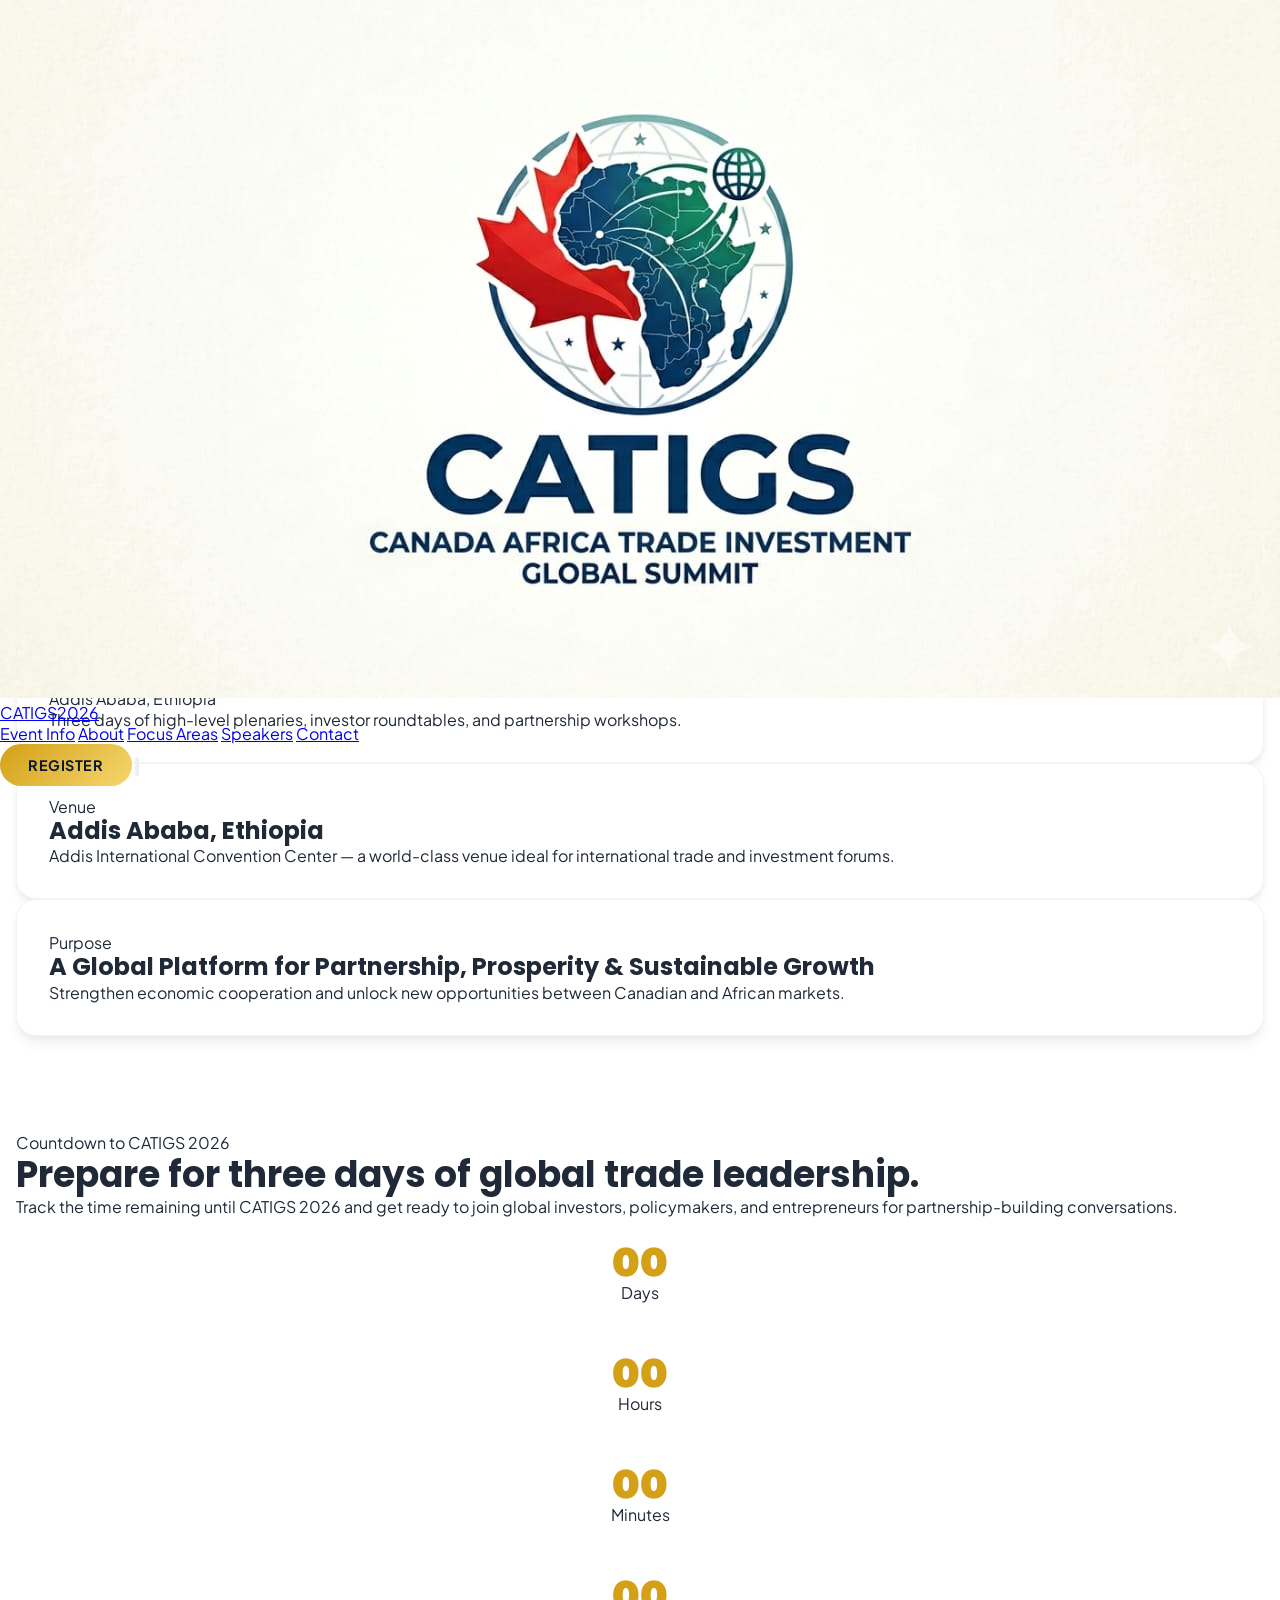
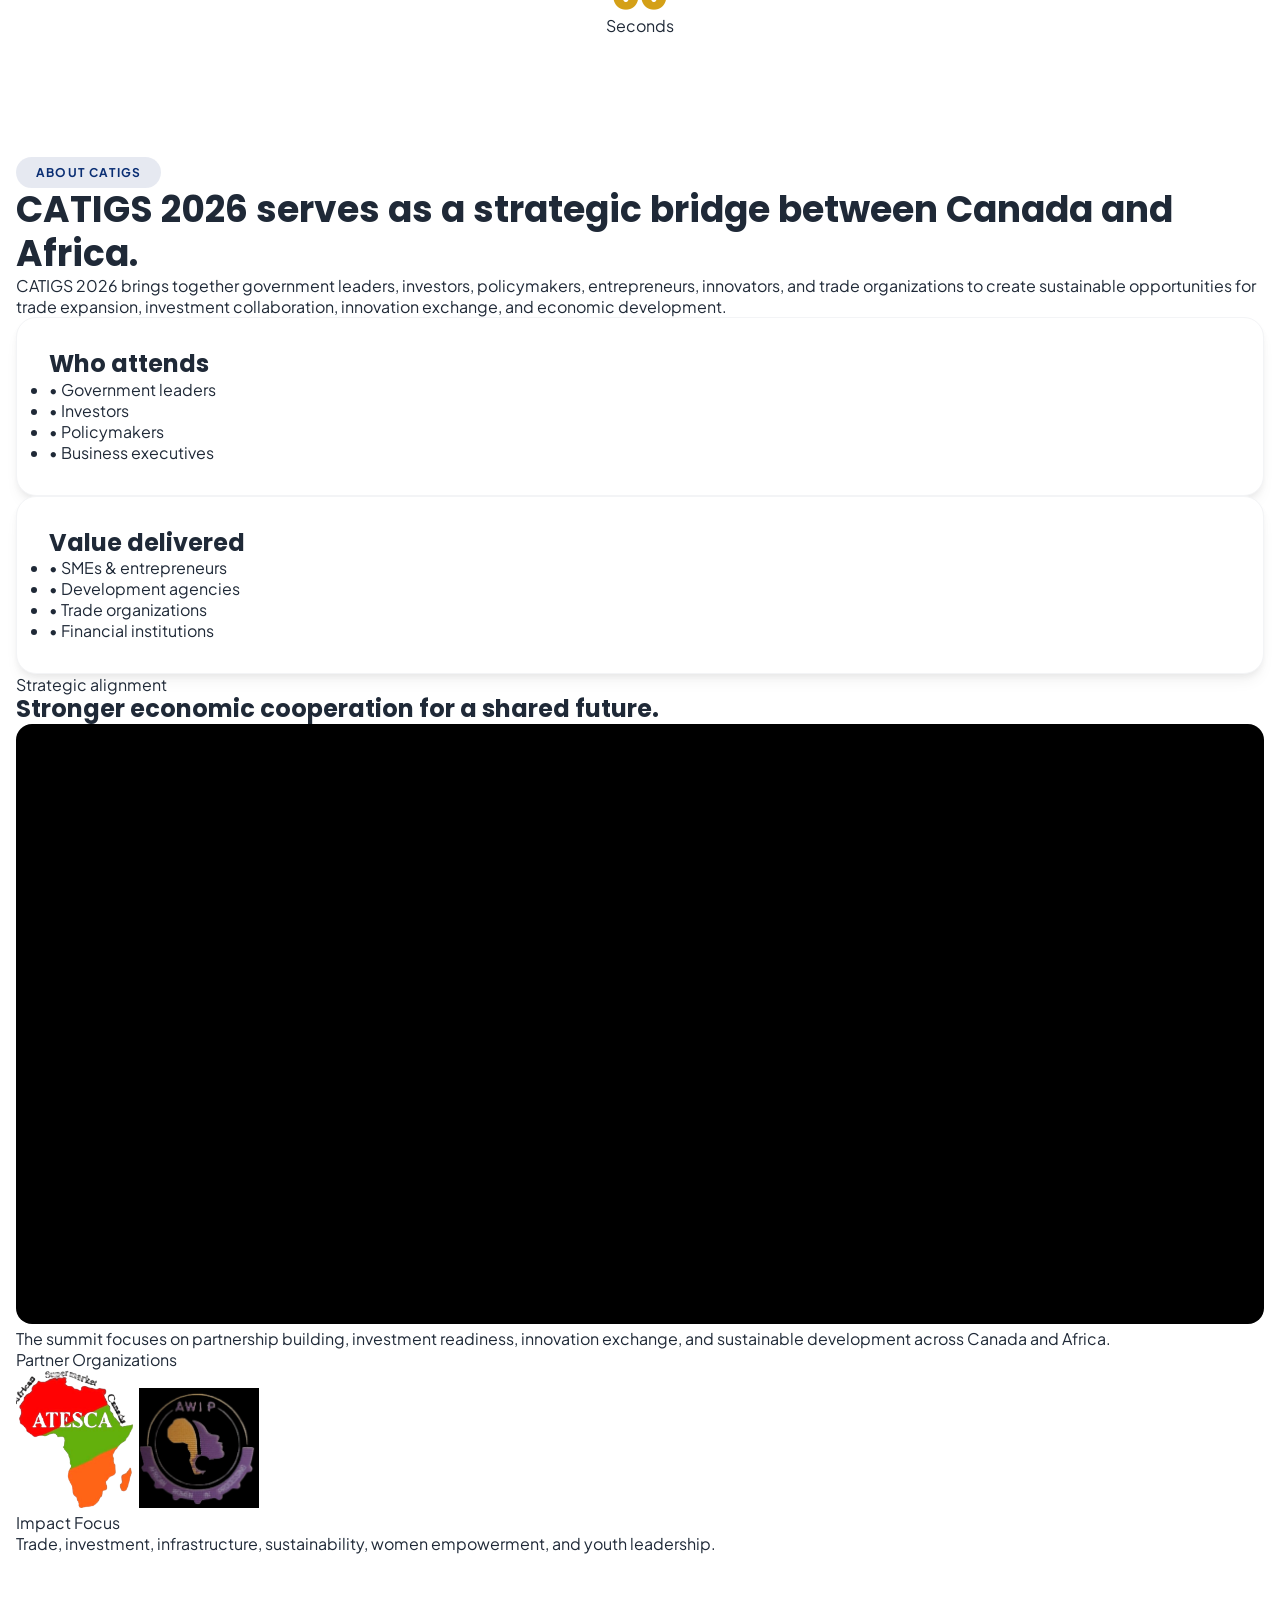
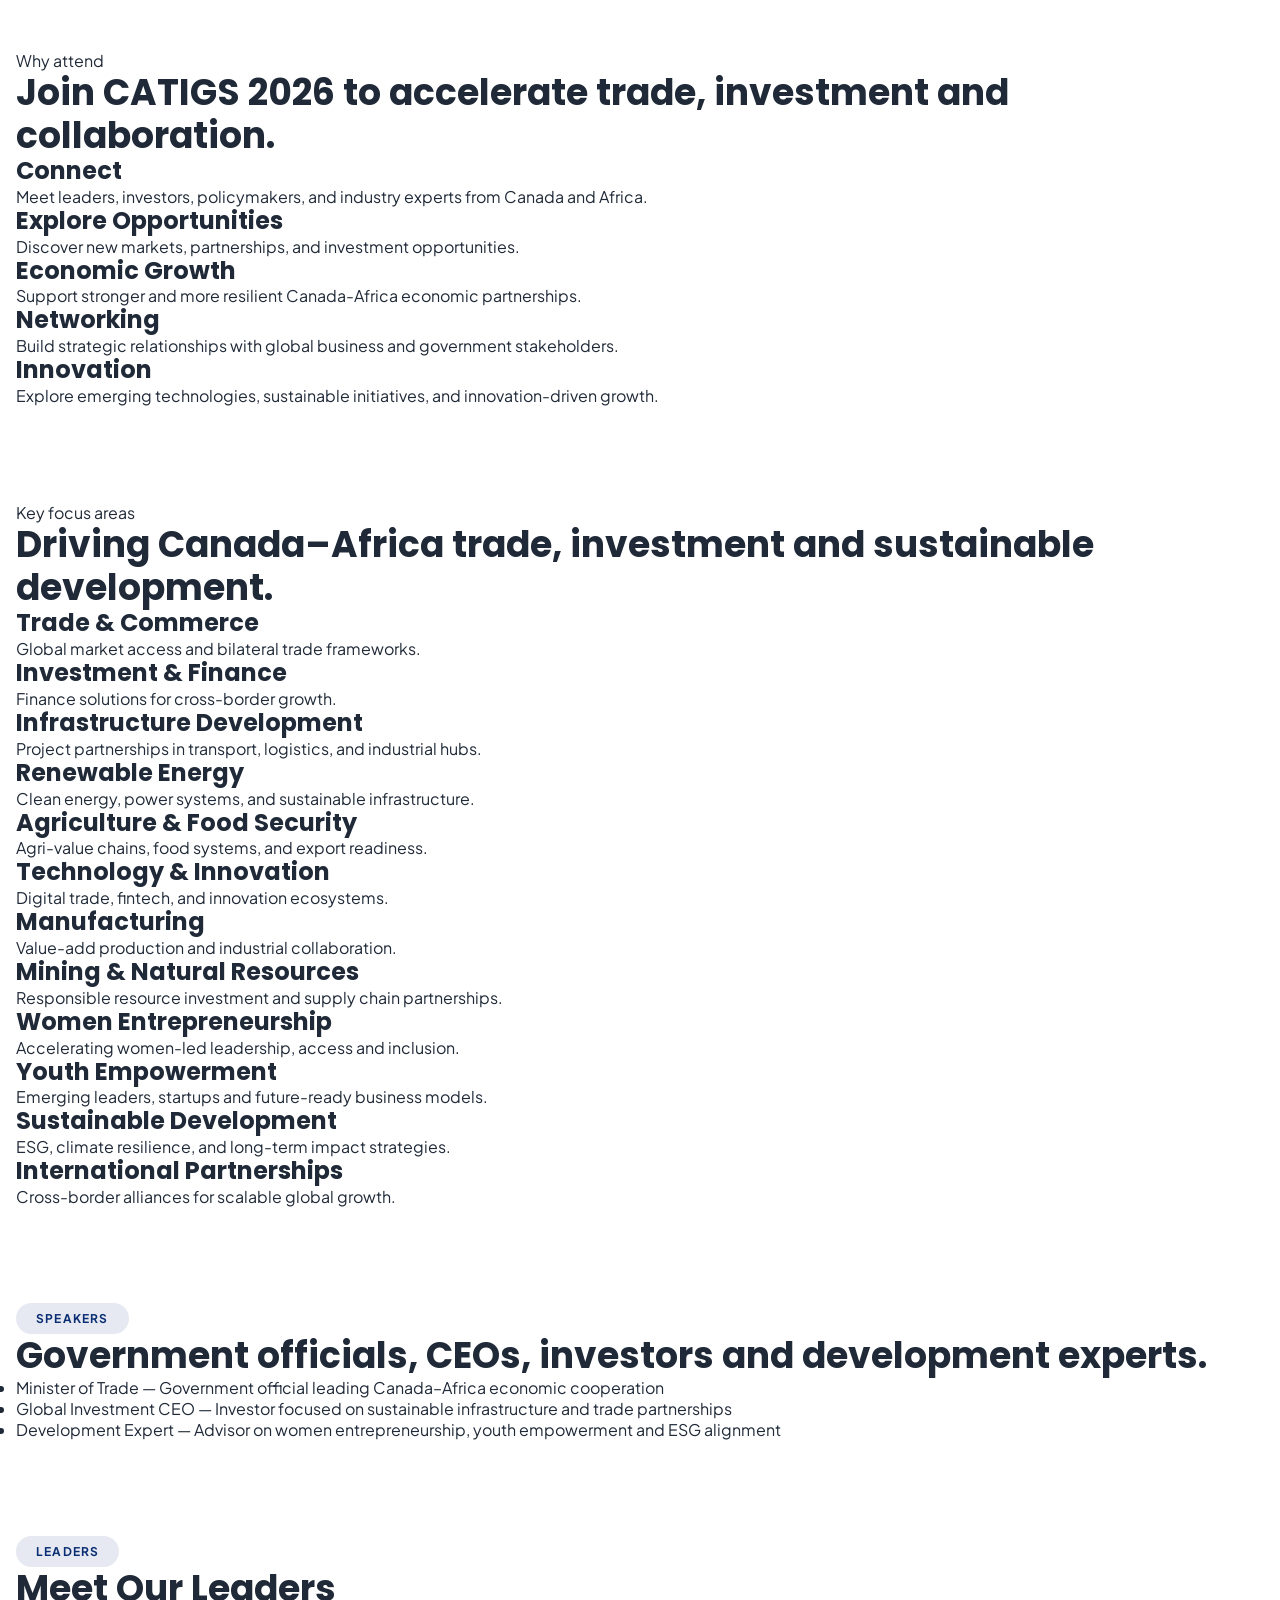
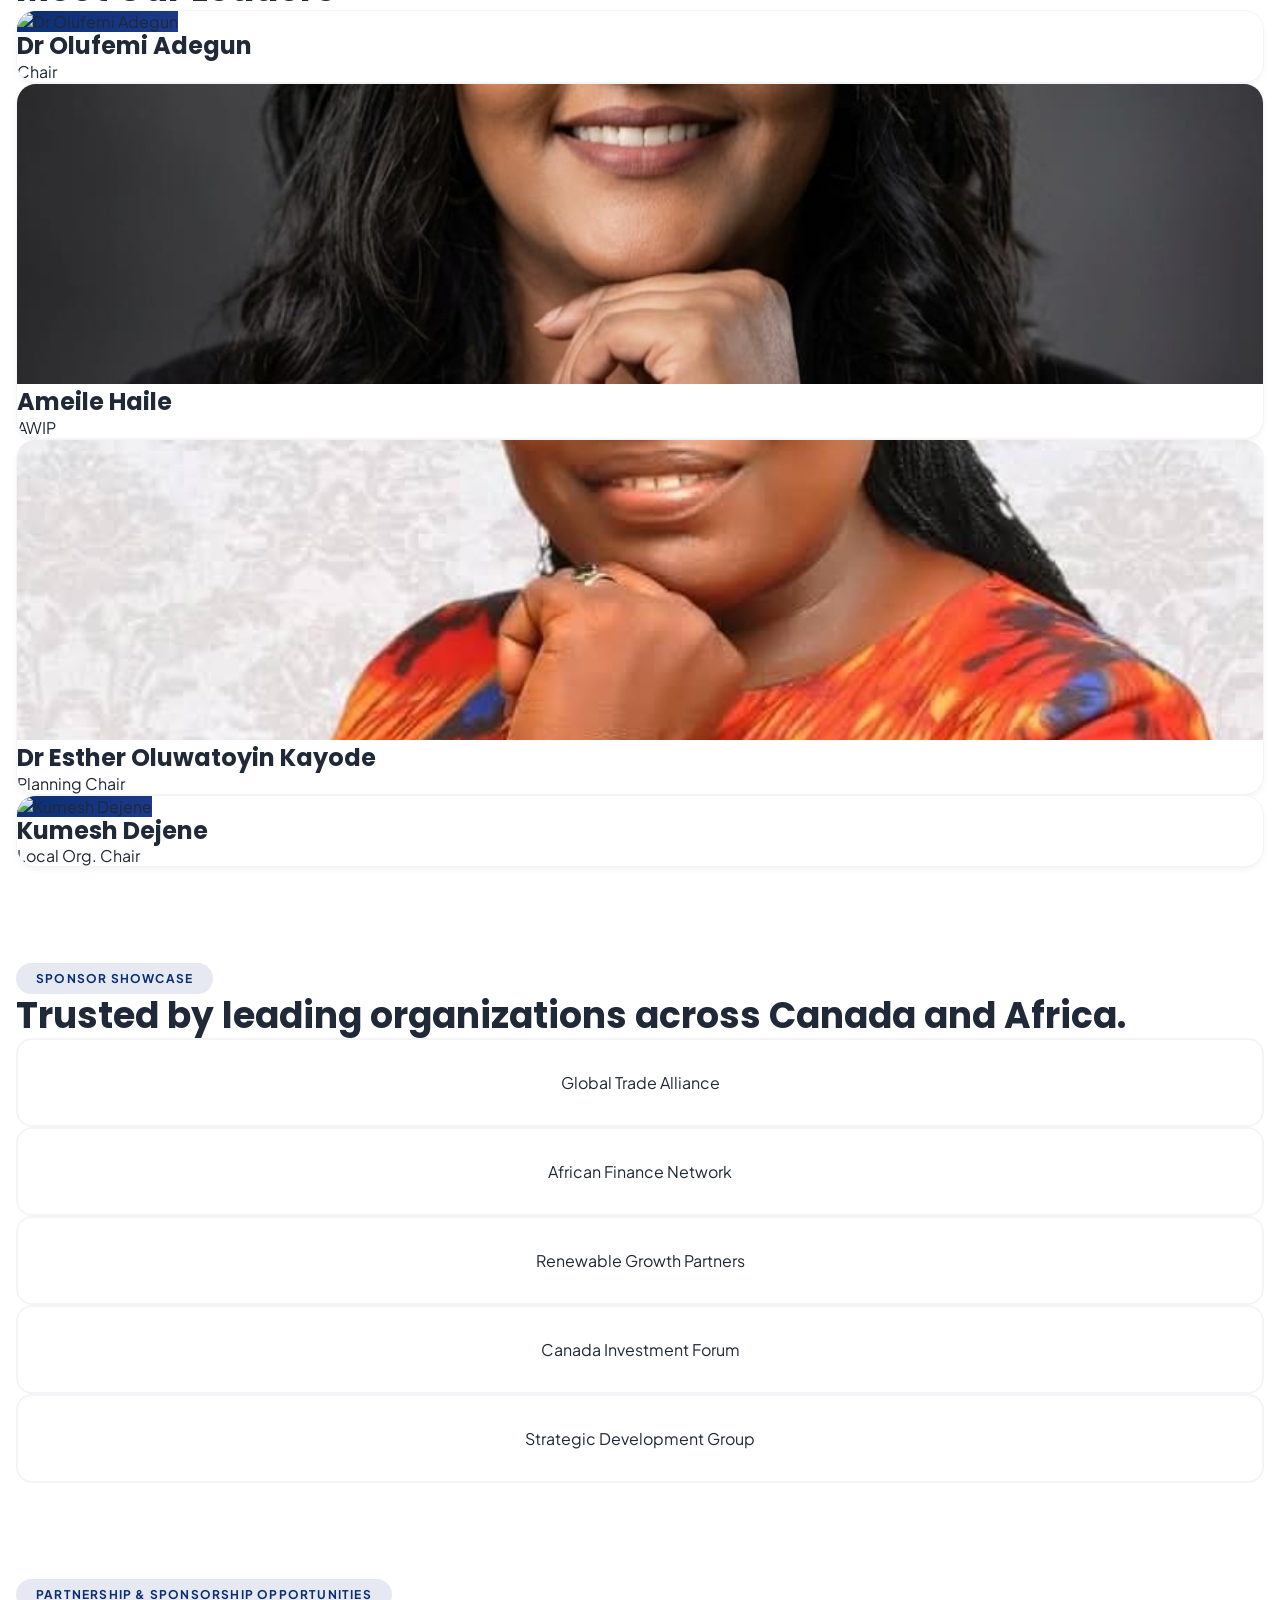
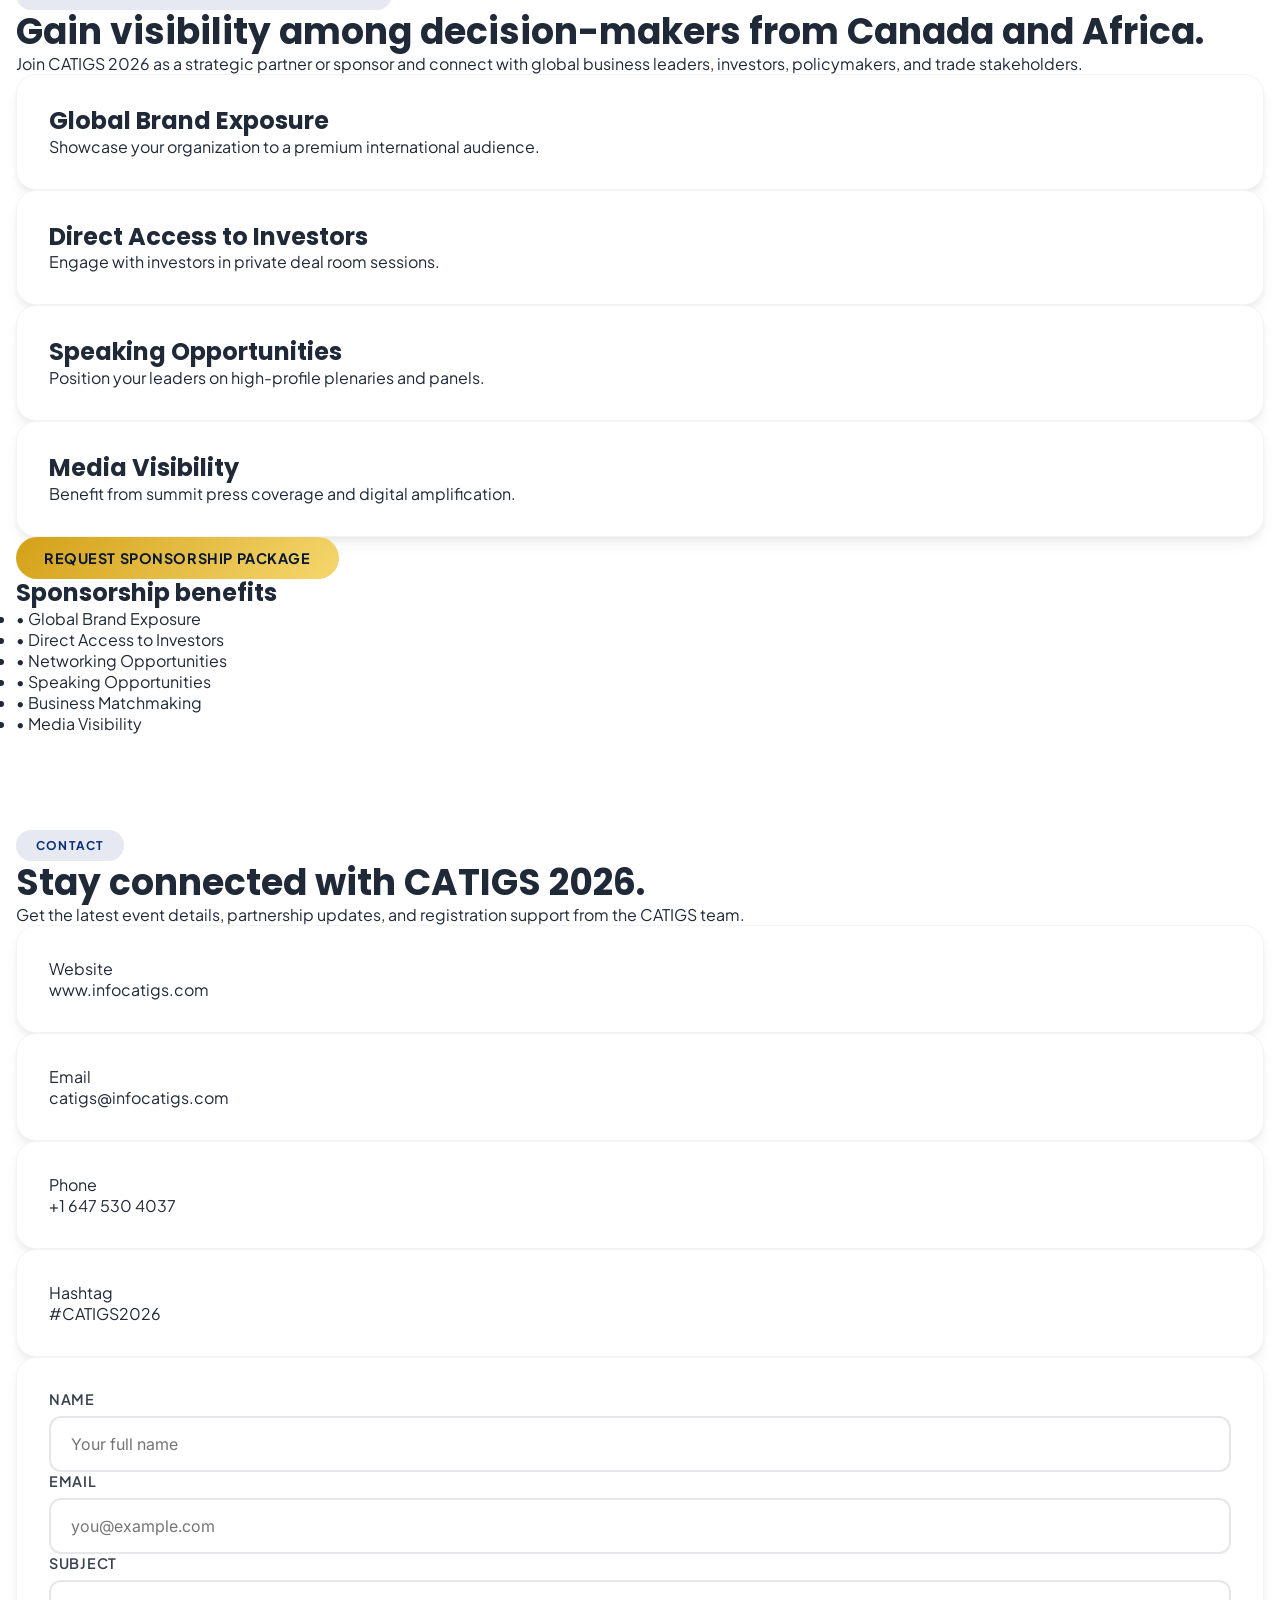
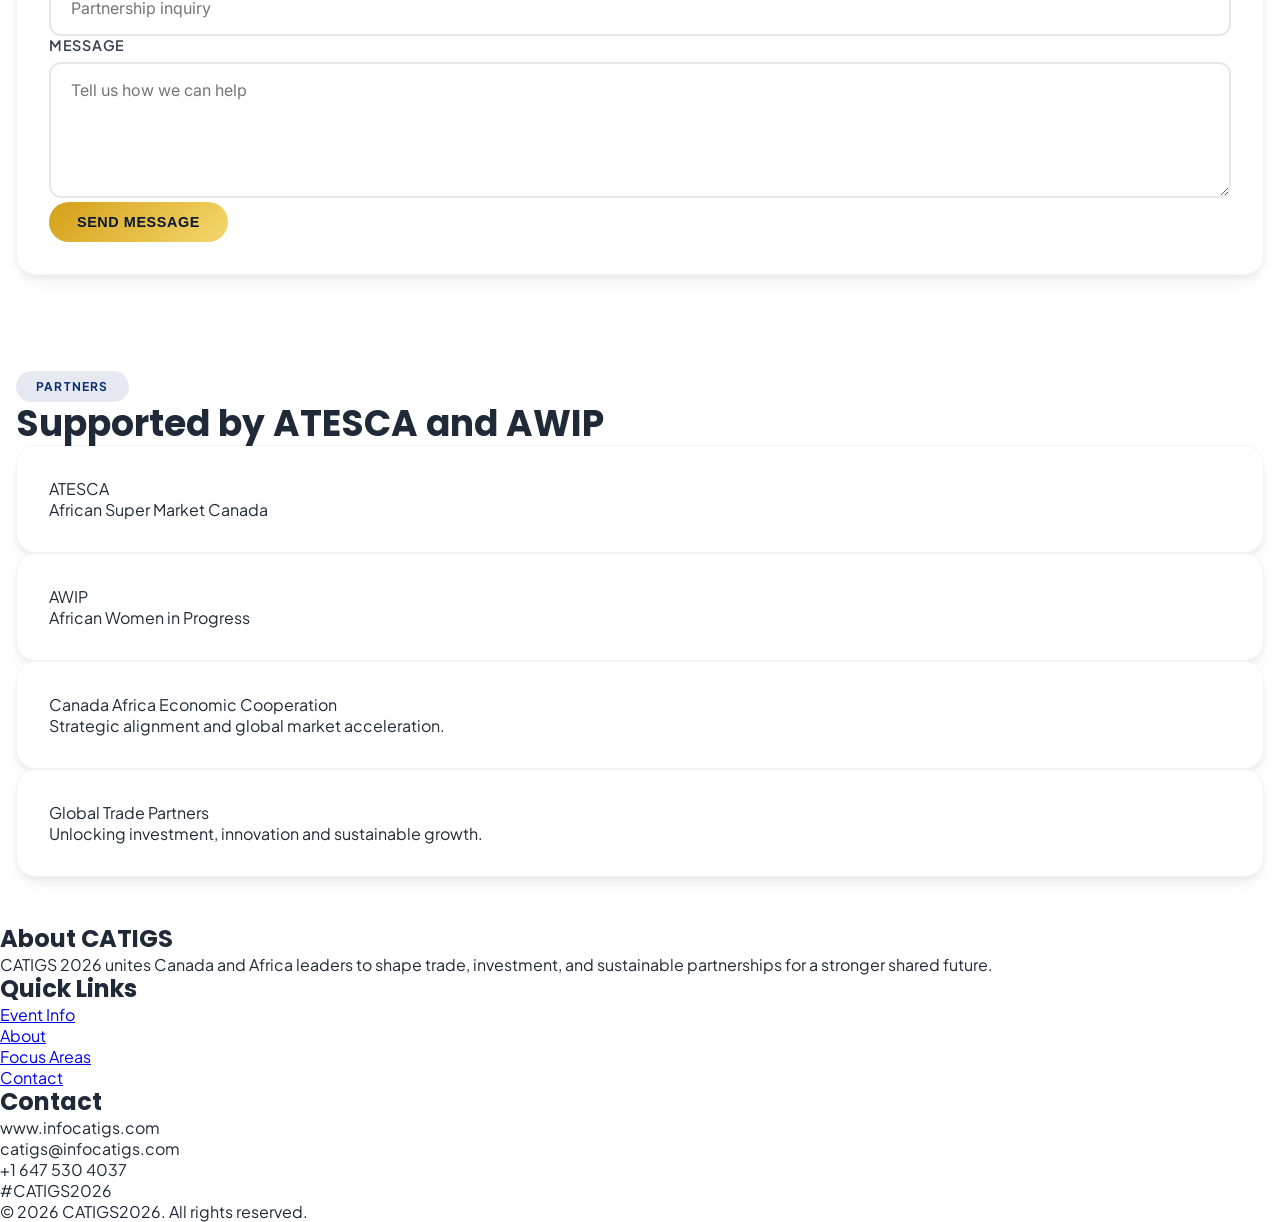
==== commit d194a79b: "Add files via upload" ====
--- a/index.html
+++ b/index.html
@@ -182,7 +182,7 @@
                 <a href="index.html" class="flex items-center gap-1 sm:gap-2 flex-shrink-0">
                     <img src="catigs2026-LOGO.jpeg" alt="CATIGS2026 Logo" class="h-7 sm:h-10 w-auto">
                     <span class="text-xs sm:text-lg md:text-xl font-black tracking-tight text-gray-900 font-['Playfair_Display'] leading-none">
-                        <span class="block sm:inline">CATIGS</span><span class="hidden sm:inline">2026</span> <span class="text-amber-600">26</span>
+                        <span class="block sm:inline">CATIGS</span><span class="hidden sm:inline">2026</span>
                     </span>
                 </a>
                 <div class="hidden lg:flex items-center gap-4">
@@ -216,13 +216,16 @@
             <div class="relative z-20 max-w-6xl mx-auto px-3 sm:px-4 text-center">
                 <div class="inline-flex items-center gap-2 bg-gray-900 text-white px-3 sm:px-4 py-2 rounded-full text-xs font-bold uppercase tracking-wider mb-4 sm:mb-6">
                     <span class="w-2 h-2 bg-amber-500 rounded-full animate-pulse"></span>
-                    <span class="hidden sm:inline">November 12–14, 2026 | Addis Ababa</span>
+                    <span class="hidden sm:inline">November 12–14, 2026 | Addis Ababa, Ethiopia</span>
                     <span class="sm:hidden">Nov 12–14 | Addis</span>
                 </div>
                 <h1 class="hero-title font-black text-gray-900 tracking-tight mb-4 sm:mb-6 font-['Playfair_Display']">
                     CATIGS 2026<br>
-                    <span class="text-gradient">Canada Africa Trade Summit</span>
+                    <span class="text-gradient">Canada African Trade Investment Global Summit</span>
                 </h1>
+                <p class="text-amber-600 font-bold text-sm sm:text-base uppercase tracking-wider mb-2">
+                    Theme: Mobilizing Trade Investment and Partnership for Africa Canada economic transformation
+                </p>
                 <p class="hero-subtitle text-gray-600 max-w-3xl mx-auto mb-6 sm:mb-8 text-sm sm:text-base">
                     Canada Africa Trade and Investment Global Summit — a premium international platform for investors, policymakers, entrepreneurs, and development partners.
                 </p>
@@ -252,12 +255,13 @@
                     <div class="card-event p-5 sm:p-8">
                         <p class="text-xs uppercase tracking-[0.3em] text-amber-600">Date</p>
                         <h3 class="mt-3 sm:mt-4 text-xl sm:text-2xl font-bold">November 12–14, 2026</h3>
+                        <p class="mt-1 text-gray-600 text-sm sm:text-base">Addis Ababa, Ethiopia</p>
                         <p class="mt-2 sm:mt-3 text-gray-600 text-sm sm:text-base">Three days of high-level plenaries, investor roundtables, and partnership workshops.</p>
                     </div>
                     <div class="card-event p-5 sm:p-8">
                         <p class="text-xs uppercase tracking-[0.3em] text-amber-600">Venue</p>
-                        <h3 class="mt-3 sm:mt-4 text-xl sm:text-2xl font-bold">Addis International Convention Center</h3>
-                        <p class="mt-2 sm:mt-3 text-gray-600 text-sm sm:text-base">A world-class venue in Addis Ababa, Ethiopia, ideal for international trade and investment forums.</p>
+                        <h3 class="mt-3 sm:mt-4 text-xl sm:text-2xl font-bold">Addis Ababa, Ethiopia</h3>
+                        <p class="mt-1 text-sm sm:text-base text-gray-600">Addis International Convention Center — a world-class venue ideal for international trade and investment forums.</p>
                     </div>
                     <div class="card-event p-5 sm:p-8">
                         <p class="text-xs uppercase tracking-[0.3em] text-amber-600">Purpose</p>
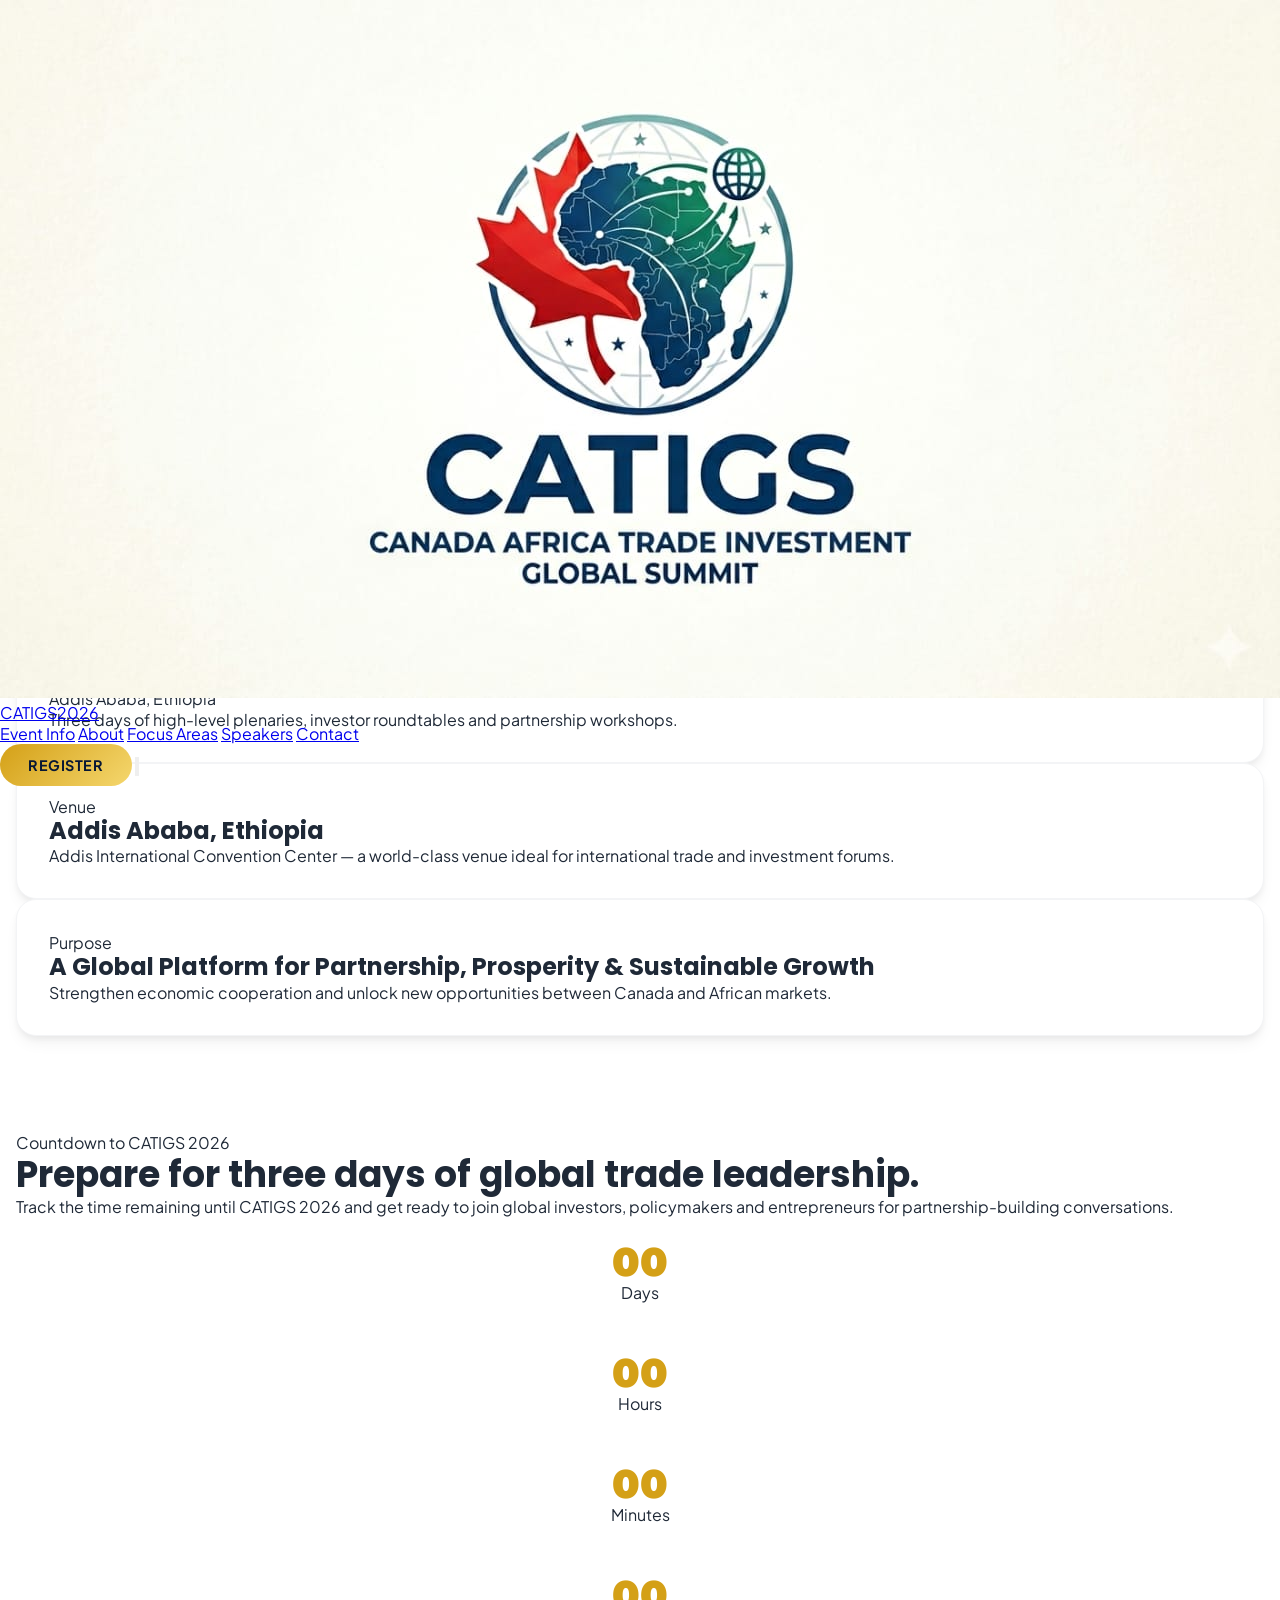
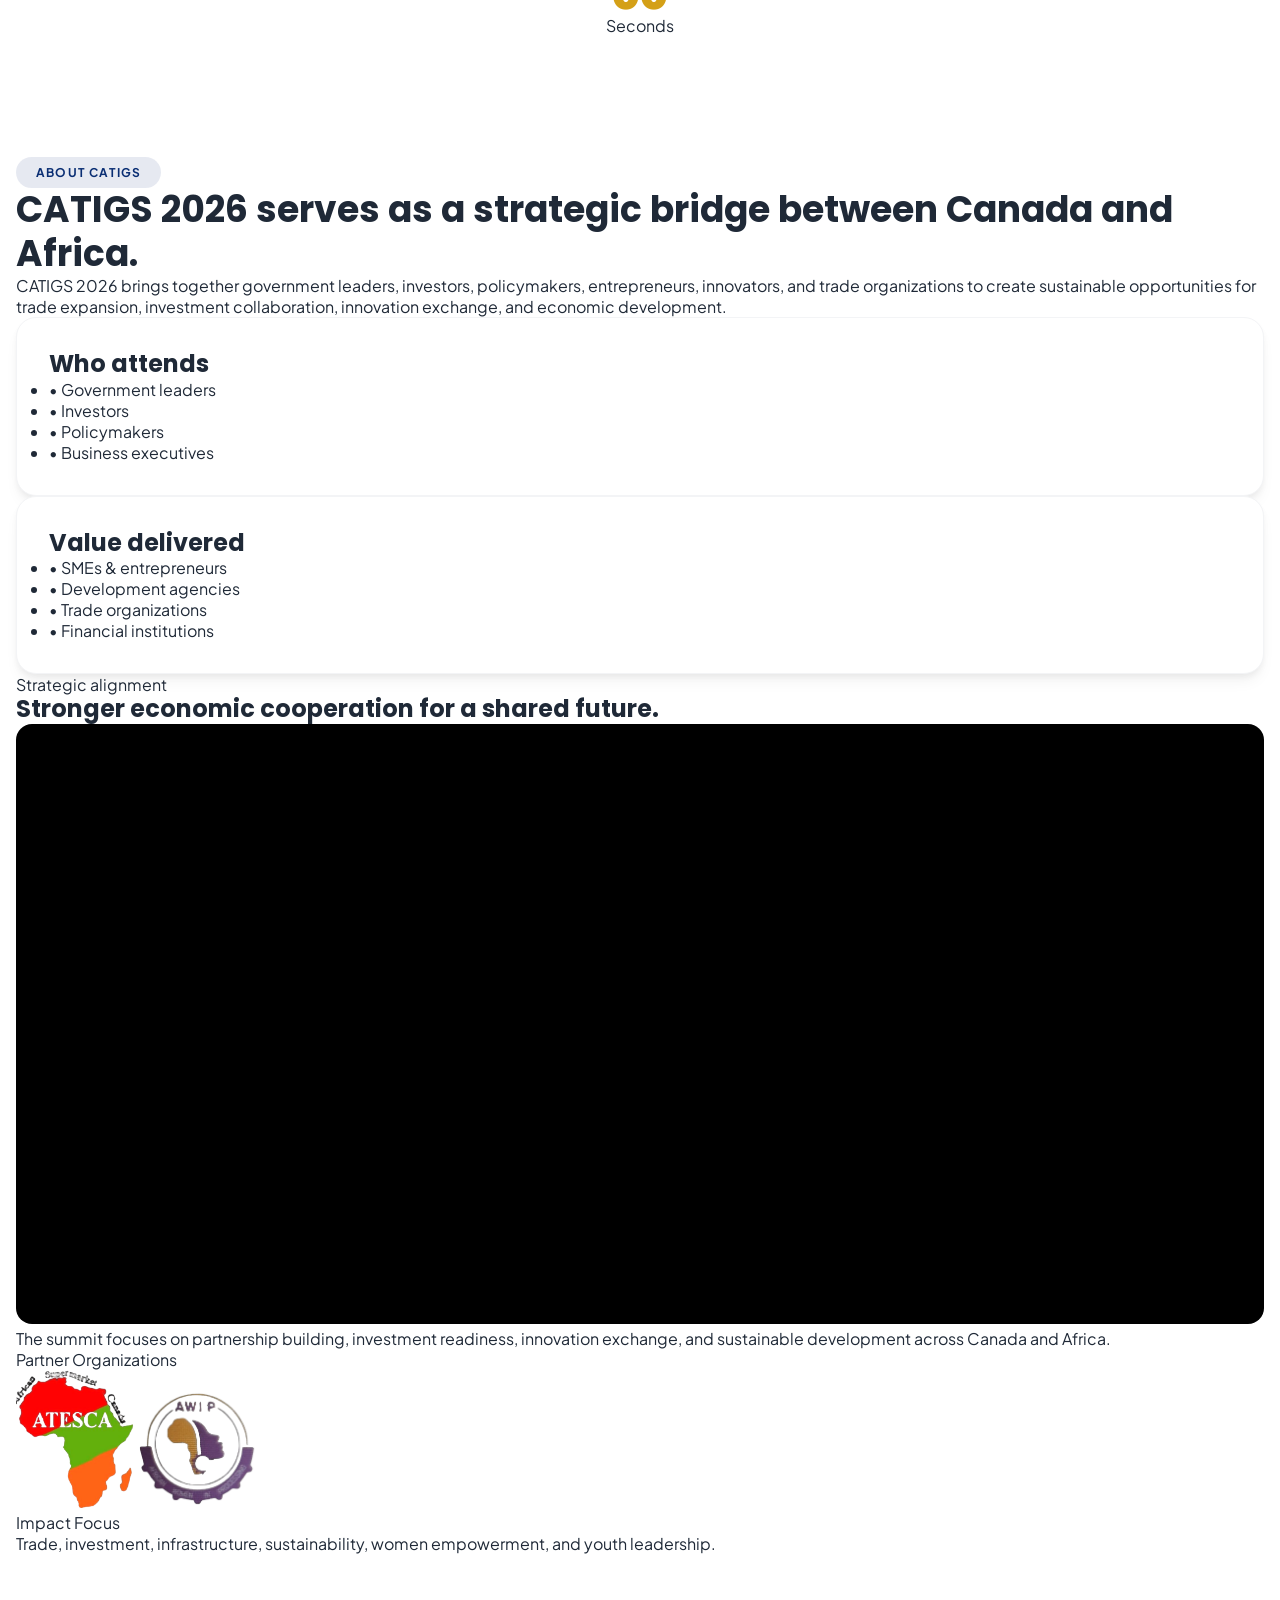
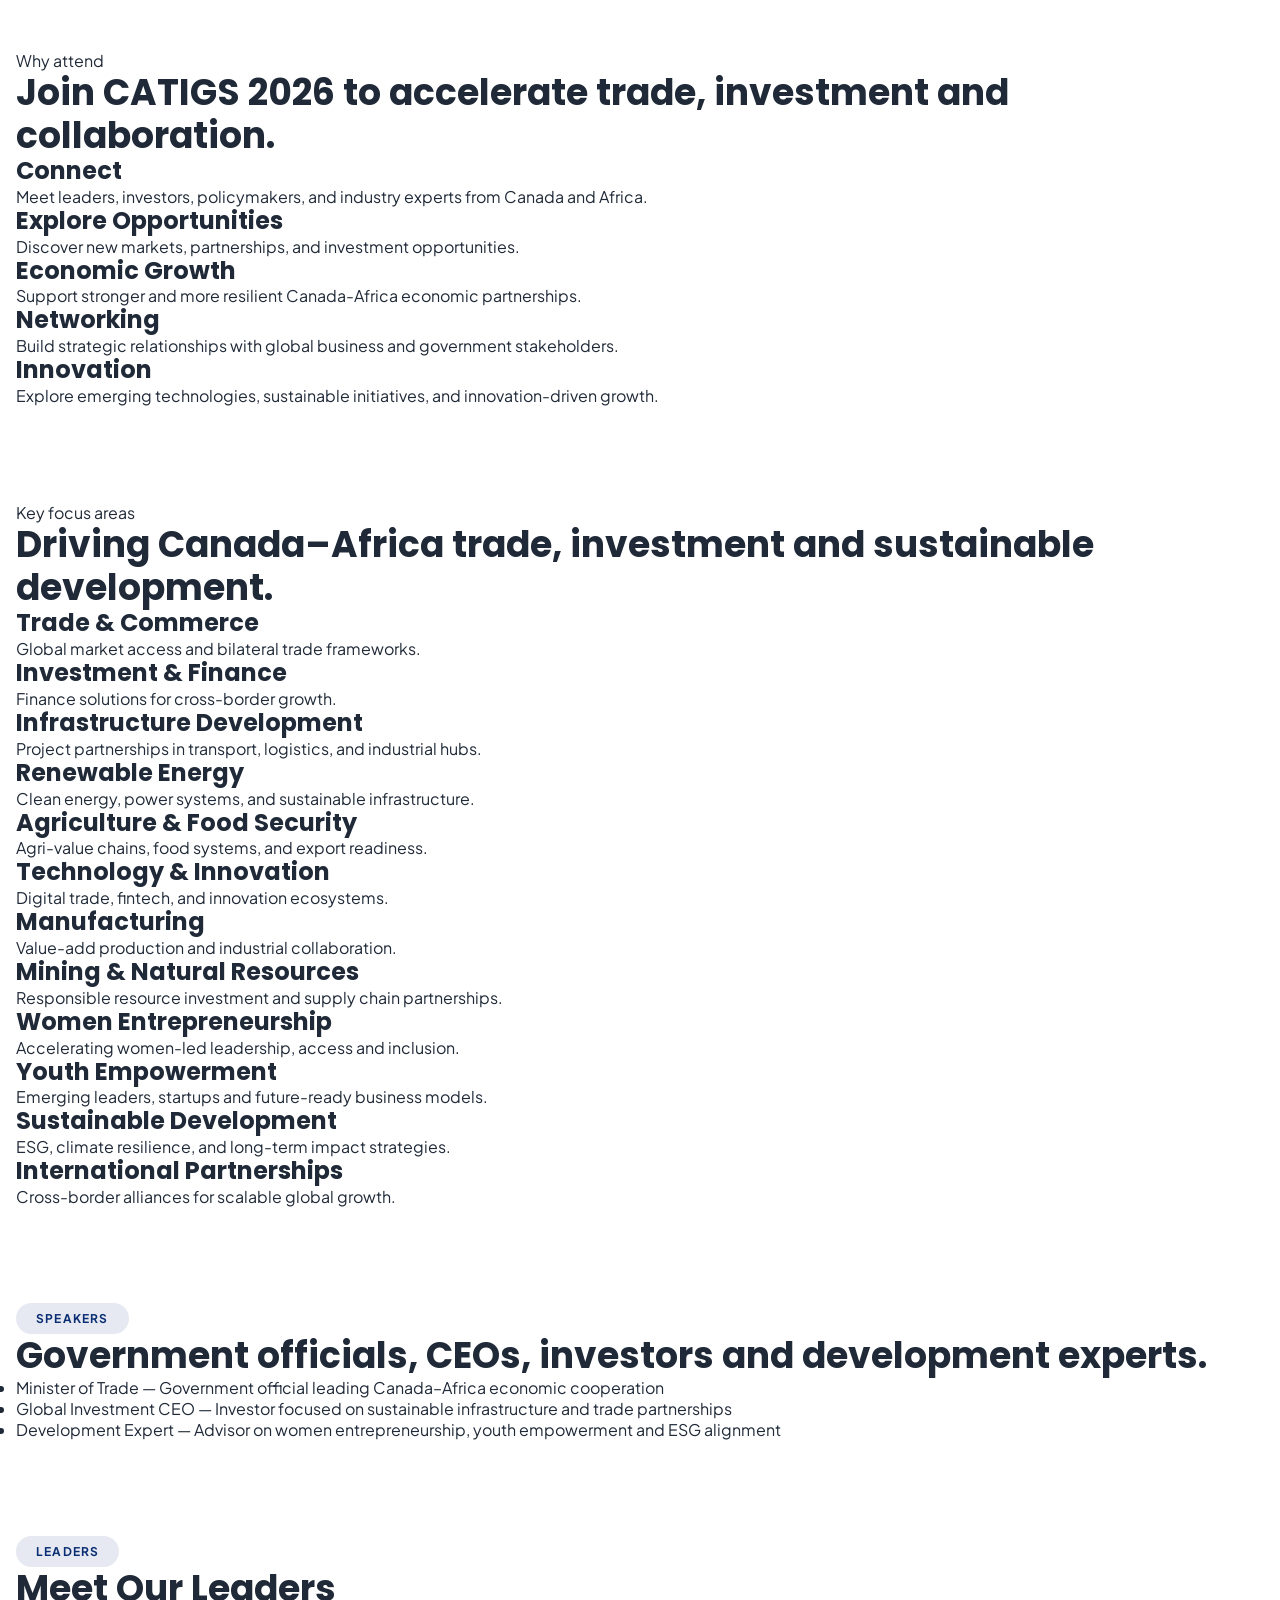
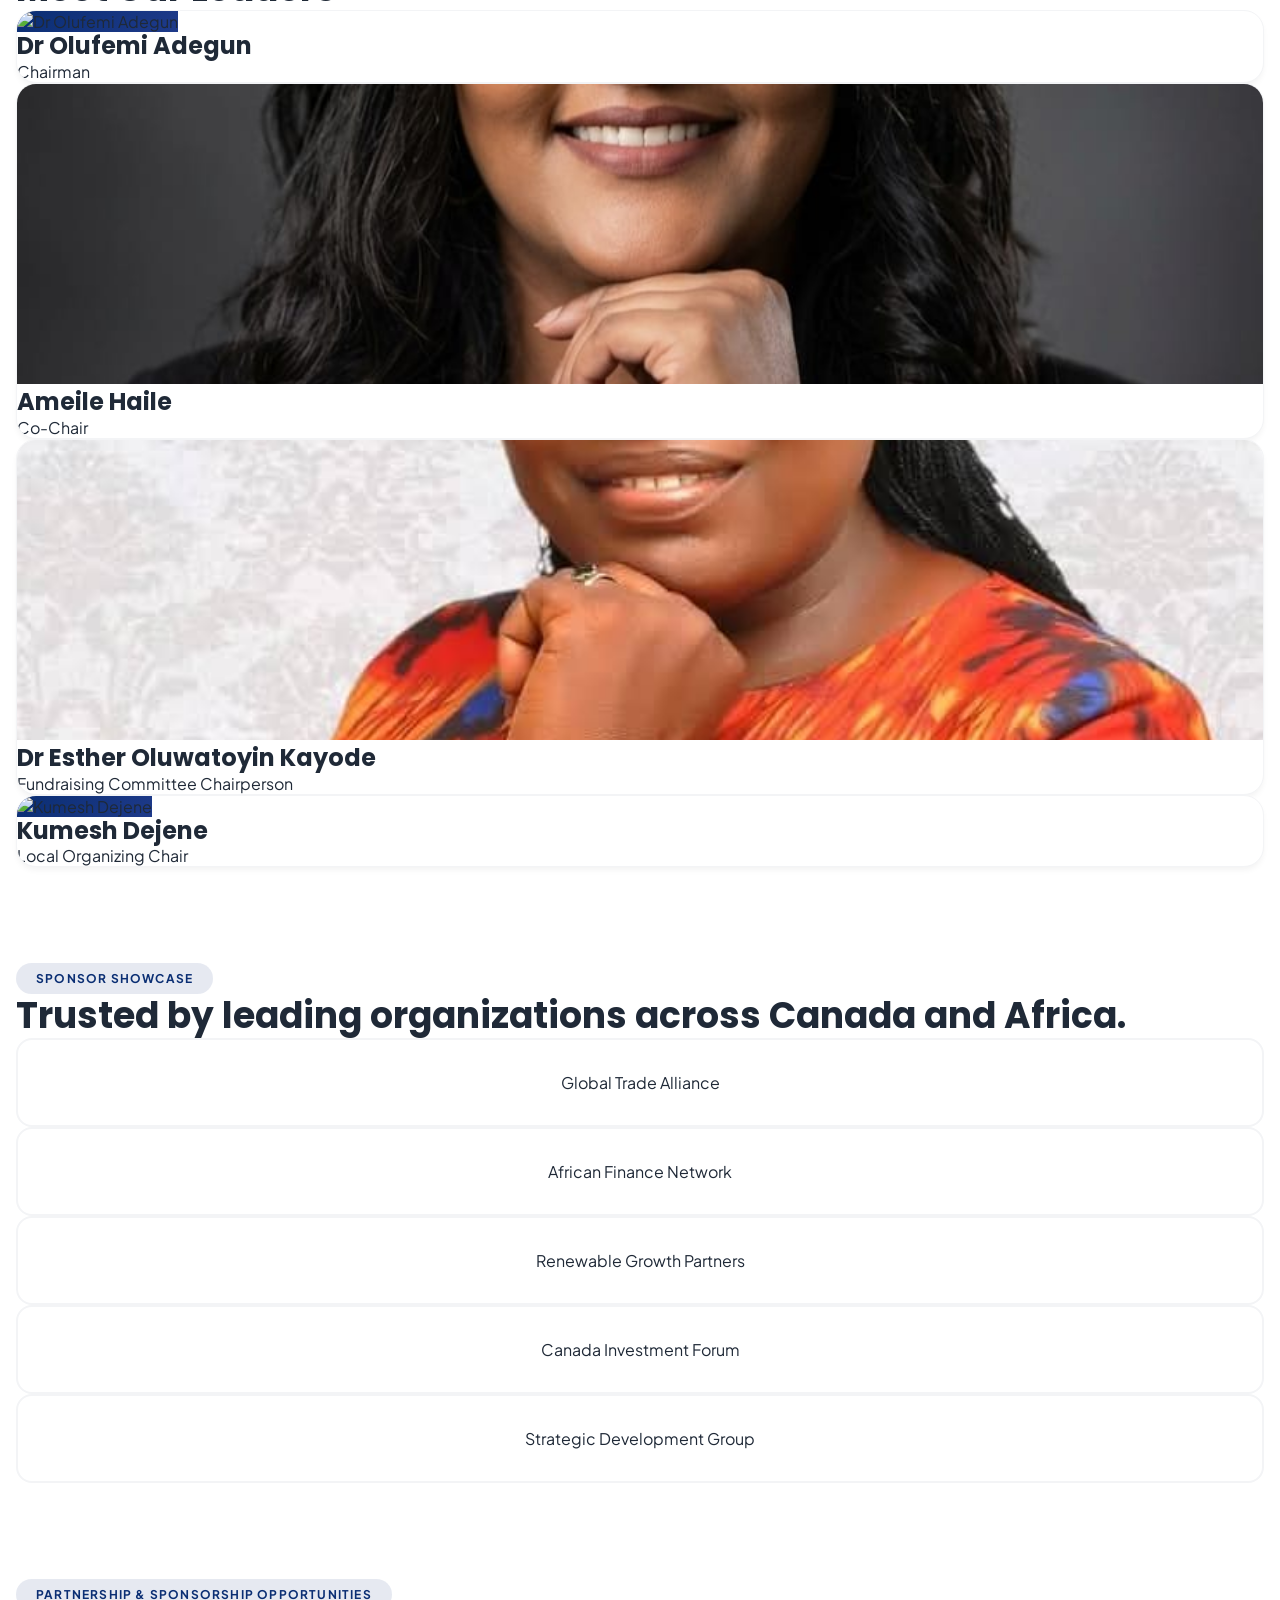
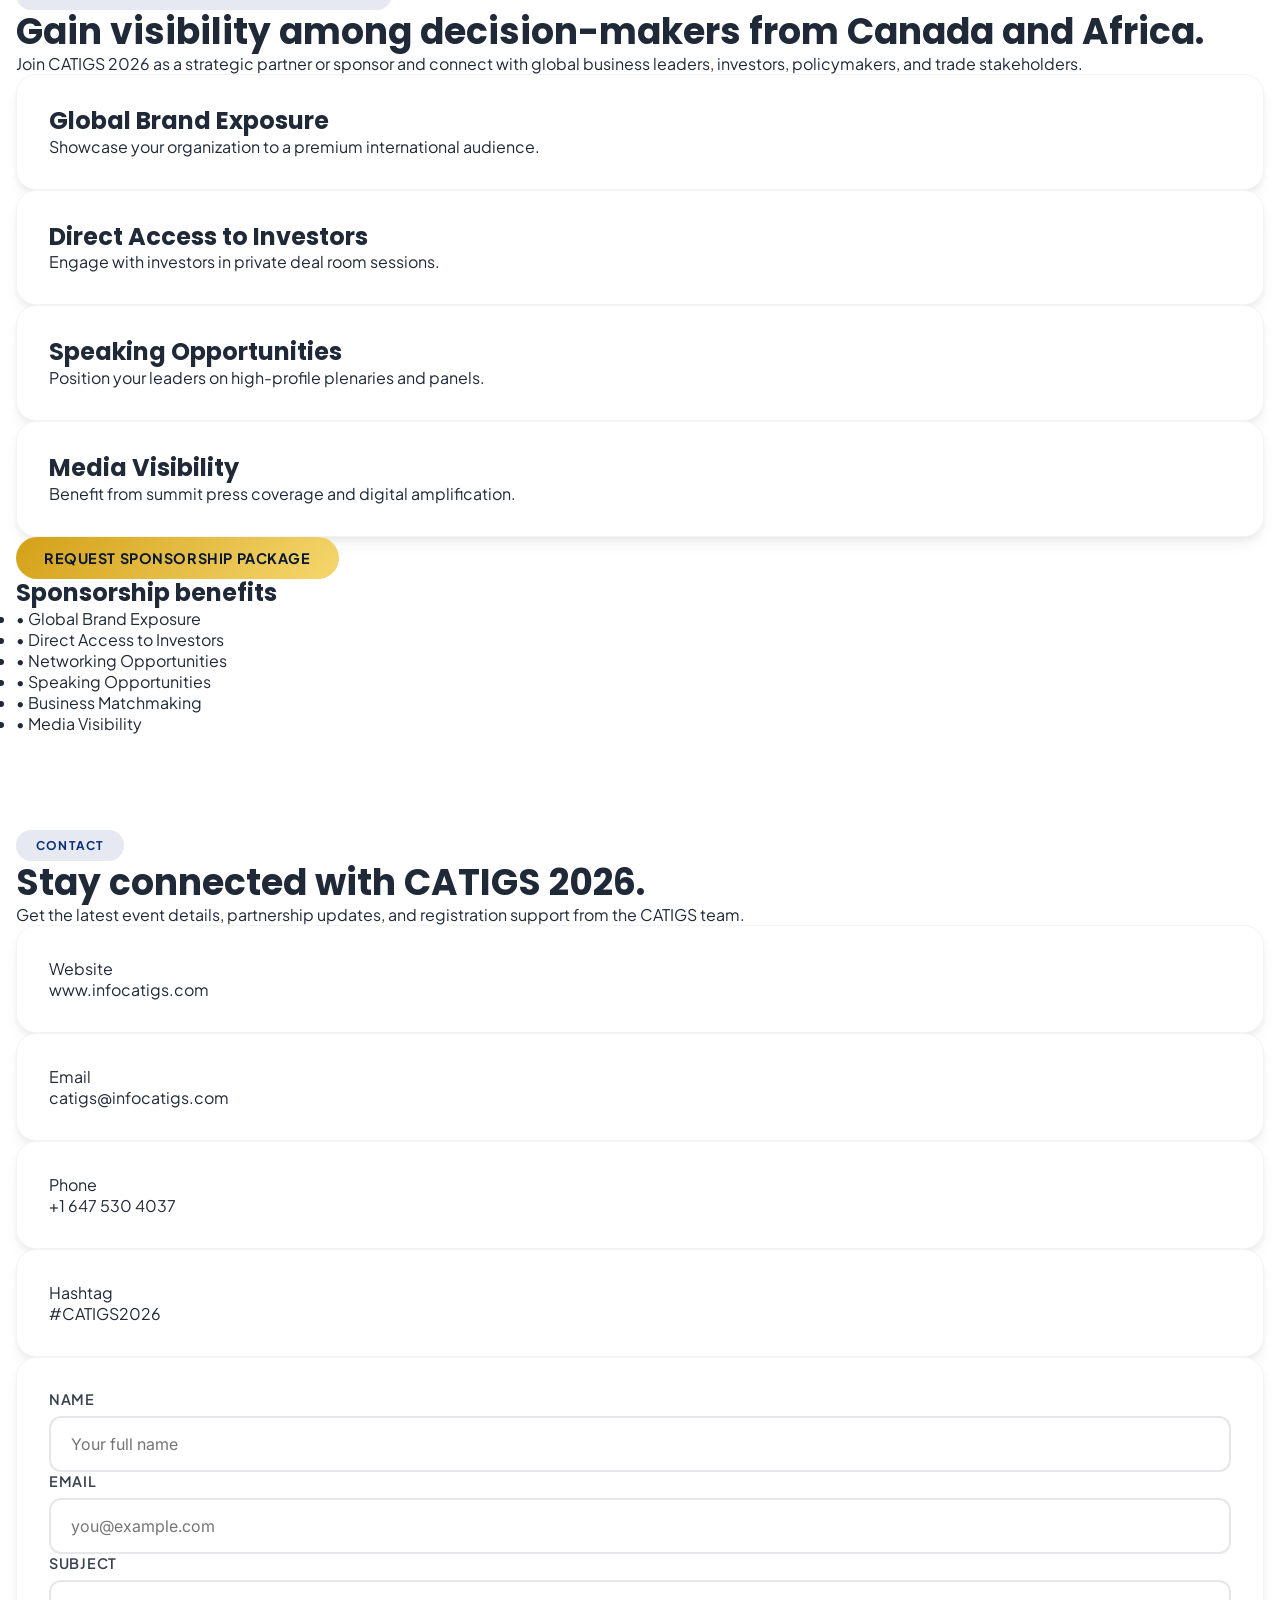
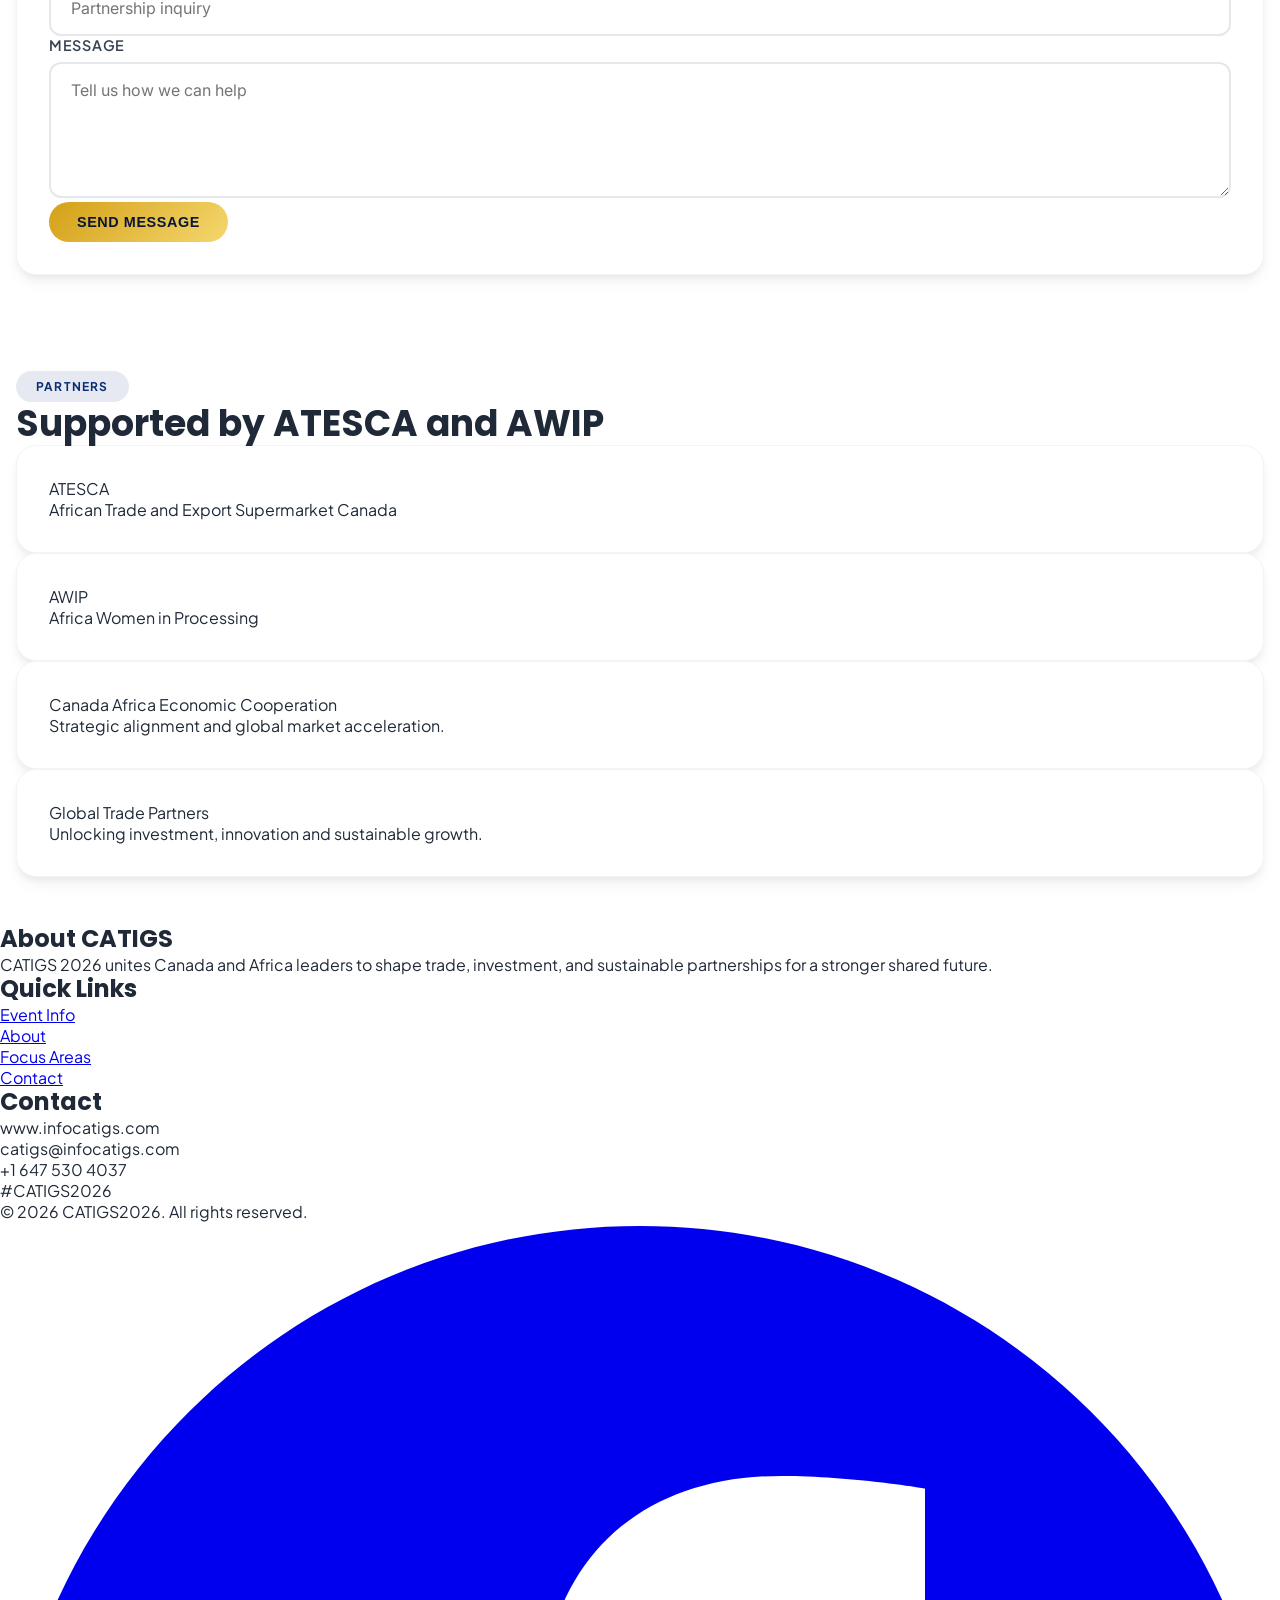
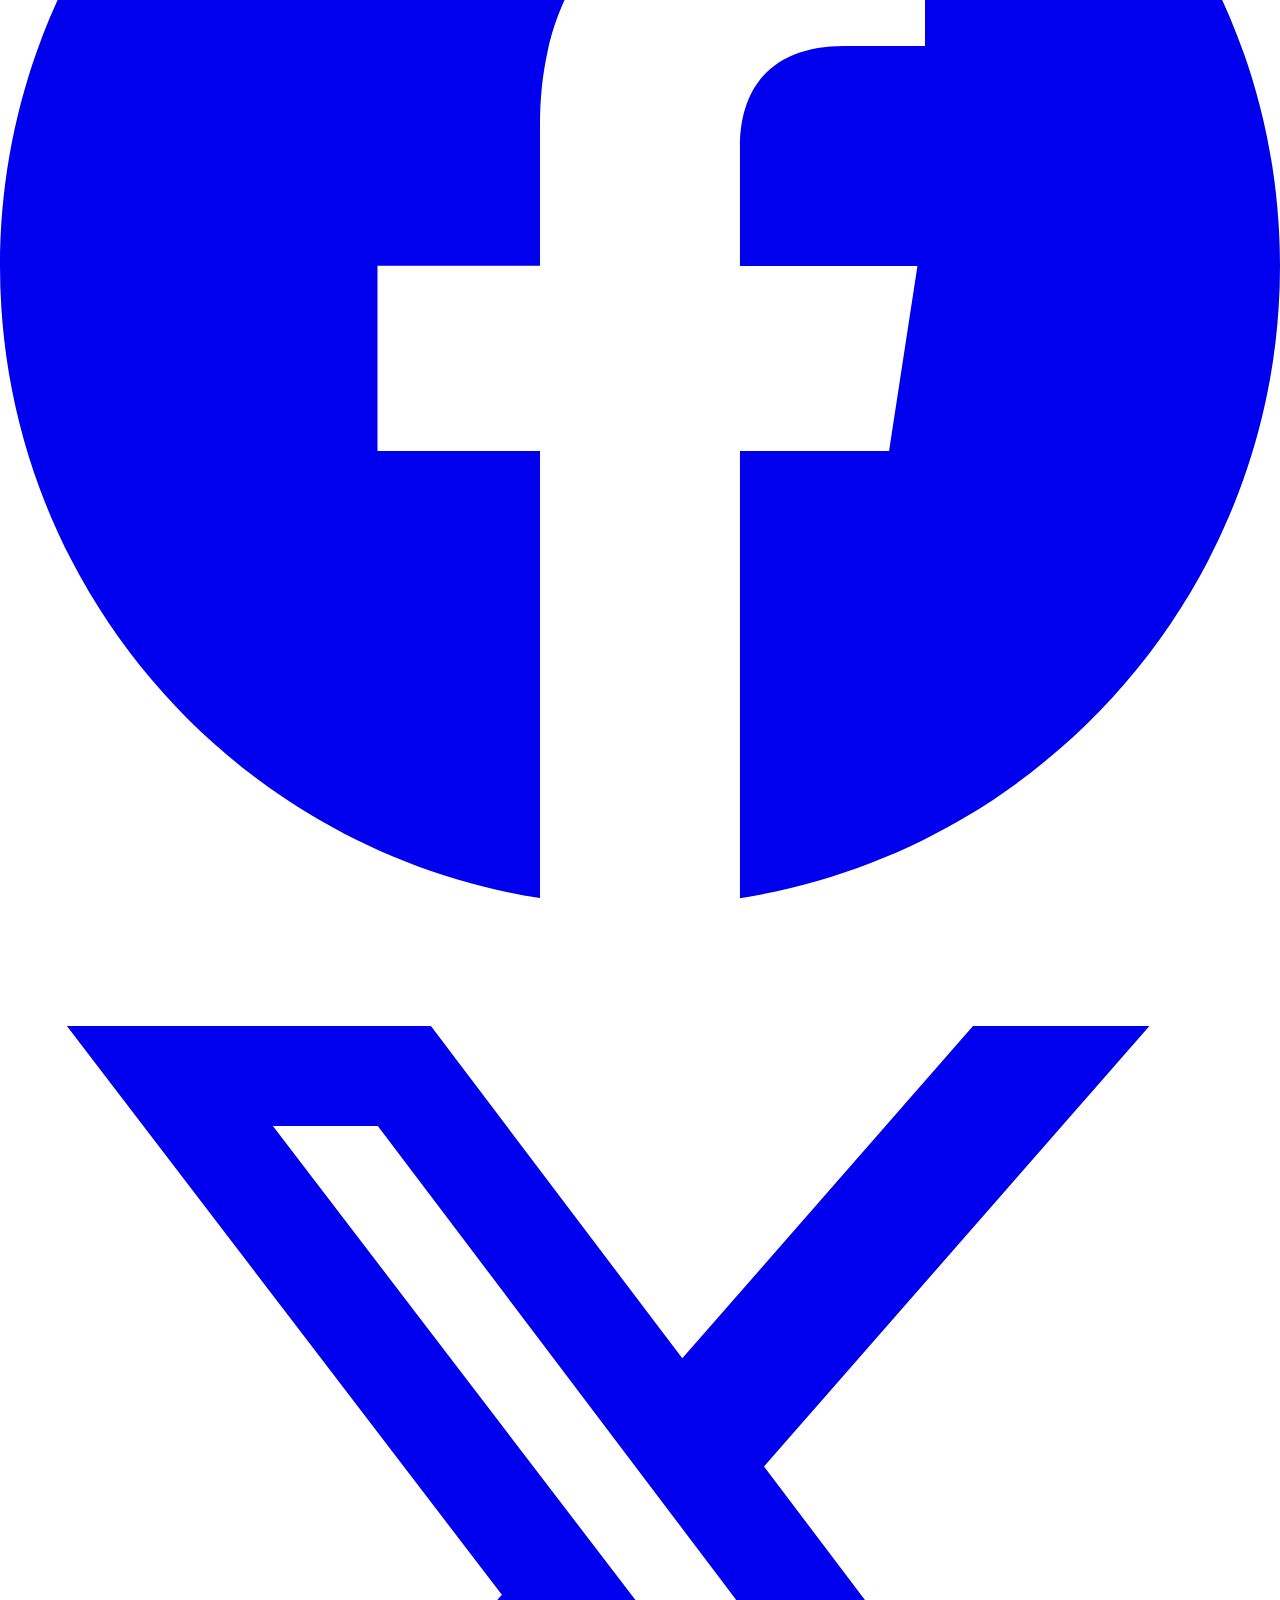
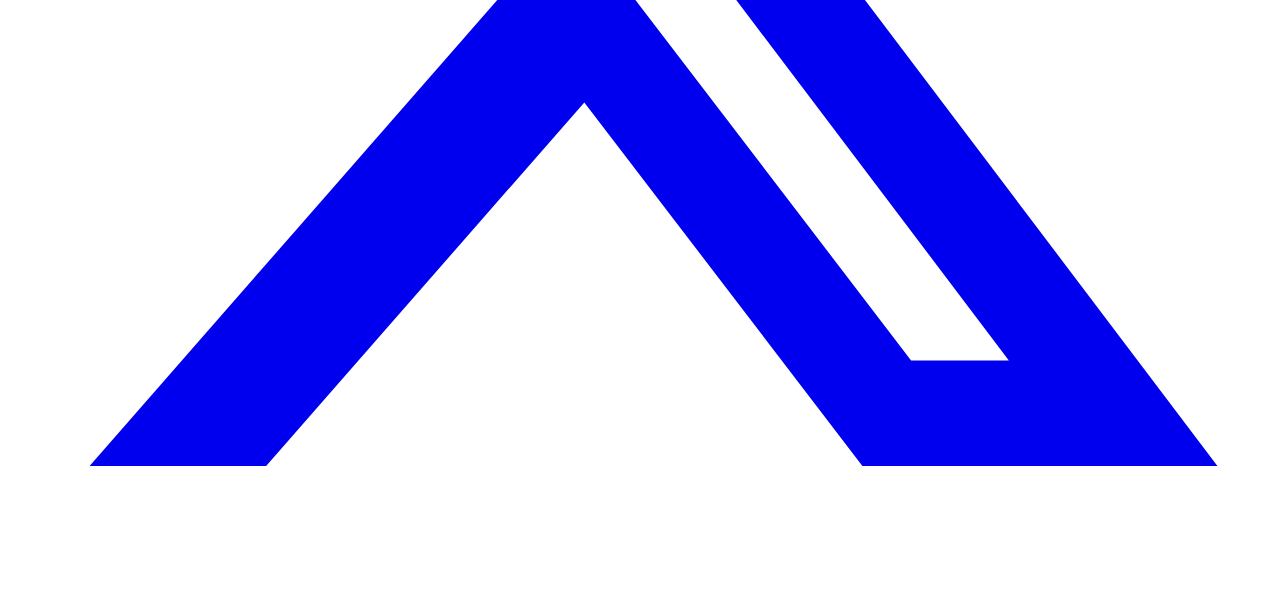
==== commit 693b8705: "Add files via upload" ====
--- a/index.html
+++ b/index.html
@@ -256,7 +256,7 @@
                         <p class="text-xs uppercase tracking-[0.3em] text-amber-600">Date</p>
                         <h3 class="mt-3 sm:mt-4 text-xl sm:text-2xl font-bold">November 12–14, 2026</h3>
                         <p class="mt-1 text-gray-600 text-sm sm:text-base">Addis Ababa, Ethiopia</p>
-                        <p class="mt-2 sm:mt-3 text-gray-600 text-sm sm:text-base">Three days of high-level plenaries, investor roundtables, and partnership workshops.</p>
+                        <p class="mt-2 sm:mt-3 text-gray-600 text-sm sm:text-base">Three days of high-level plenaries, investor roundtables and partnership workshops.</p>
                     </div>
                     <div class="card-event p-5 sm:p-8">
                         <p class="text-xs uppercase tracking-[0.3em] text-amber-600">Venue</p>
@@ -266,7 +266,7 @@
                     <div class="card-event p-5 sm:p-8">
                         <p class="text-xs uppercase tracking-[0.3em] text-amber-600">Purpose</p>
                         <h3 class="mt-3 sm:mt-4 text-xl sm:text-2xl font-bold">A Global Platform for Partnership, Prosperity & Sustainable Growth</h3>
-                        <p class="mt-2 sm:mt-3 text-gray-600 text-sm sm:text-base">Strengthen economic cooperation and unlock new opportunities between Canadian and African markets.</p>
+                        <p class="mt-2 sm:mt-3 text-gray-600 text-sm sm:text-base">Strengthen economic cooperation and unlock new opportunities between Canada and African markets.</p>
                     </div>
                 </div>
             </div>
@@ -276,7 +276,7 @@
             <div class="max-w-7xl mx-auto px-3 sm:px-4 text-center">
                 <p class="text-xs font-bold text-amber-500 uppercase tracking-[0.3em] mb-3">Countdown to CATIGS 2026</p>
                 <h2 class="text-2xl sm:text-3xl md:text-4xl font-black mt-3 sm:mt-4">Prepare for three days of global trade leadership.</h2>
-                <p class="mt-3 sm:mt-4 text-gray-200 max-w-2xl mx-auto text-sm sm:text-base">Track the time remaining until CATIGS 2026 and get ready to join global investors, policymakers, and entrepreneurs for partnership-building conversations.</p>
+                <p class="mt-3 sm:mt-4 text-gray-200 max-w-2xl mx-auto text-sm sm:text-base">Track the time remaining until CATIGS 2026 and get ready to join global investors, policymakers and entrepreneurs for partnership-building conversations.</p>
                 <div class="mt-8 sm:mt-12 grid grid-cols-2 sm:grid-cols-4 gap-2 sm:gap-4">
                     <div class="countdown-item">
                         <p id="countdown-days" class="countdown-number">00</p>
@@ -335,7 +335,7 @@
                             <p class="text-xs font-semibold uppercase tracking-[0.25em] text-amber-200">Partner Organizations</p>
                             <div class="mt-3 sm:mt-4 flex flex-wrap justify-center items-center gap-3 sm:gap-4">
                                 <img src="atescalogo.jpg" alt="ATESCA logo" class="partner-logo">
-                                <img src="AWP logo.jpeg" alt="AWIP logo" class="partner-logo">
+                                <img src="AWP_logo-removebg-preview.png" alt="AWIP logo" class="partner-logo">
                             </div>
                         </div>
                         <div class="rounded-2xl sm:rounded-3xl bg-white/10 p-4 sm:p-5">
@@ -465,28 +465,28 @@
                         <img src="https://www.uscaatigs2026.com/dr.jpg" alt="Dr Olufemi Adegun" class="speaker-img">
                         <div class="p-1 sm:p-3">
                             <h3 class="font-bold text-xs leading-tight">Dr Olufemi Adegun</h3>
-                            <p class="text-xs text-gray-600 mt-0.5">Chair</p>
+                            <p class="text-xs text-gray-600 mt-0.5">Chairman</p>
                         </div>
                     </div>
                     <div class="speaker-card text-center">
                         <img src="aw.jpeg" alt="AWIP Leader" class="speaker-img">
                         <div class="p-1 sm:p-3">
                             <h3 class="font-bold text-xs leading-tight">Ameile Haile</h3>
-                            <p class="text-xs text-gray-600 mt-0.5">AWIP</p>
+                            <p class="text-xs text-gray-600 mt-0.5">Co-Chair</p>
                         </div>
                     </div>
                     <div class="speaker-card text-center">
                         <img src="newone.jpeg" alt="Dr Esther Oluwatoyin Kayode" class="speaker-img">
                         <div class="p-1 sm:p-3">
                             <h3 class="font-bold text-xs leading-tight">Dr Esther Oluwatoyin Kayode</h3>
-                            <p class="text-xs text-gray-600 mt-0.5">Planning Chair</p>
+                            <p class="text-xs text-gray-600 mt-0.5">Fundraising Committee Chairperson</p>
                         </div>
                     </div>
                     <div class="speaker-card text-center">
                         <img src="https://www.uscaatigs2026.com/kumesh_d.jpg" alt="Kumesh Dejene" class="speaker-img">
                         <div class="p-1 sm:p-3">
                             <h3 class="font-bold text-xs leading-tight">Kumesh Dejene</h3>
-                            <p class="text-xs text-gray-600 mt-0.5">Local Org. Chair</p>
+                            <p class="text-xs text-gray-600 mt-0.5">Local Organizing Chair</p>
                         </div>
                     </div>
                 </div>
@@ -609,11 +609,11 @@
                 <div class="grid gap-4 sm:gap-6 md:grid-cols-2 lg:grid-cols-4">
                     <div class="card-event p-6 sm:p-8 text-center">
                         <p class="font-bold text-gray-900 text-sm sm:text-base">ATESCA</p>
-                        <p class="text-xs sm:text-sm text-gray-600 mt-2 sm:mt-3">African Super Market Canada</p>
+                        <p class="text-xs sm:text-sm text-gray-600 mt-2 sm:mt-3">African Trade and Export Supermarket Canada</p>
                     </div>
                     <div class="card-event p-6 sm:p-8 text-center">
                         <p class="font-bold text-gray-900 text-sm sm:text-base">AWIP</p>
-                        <p class="text-xs sm:text-sm text-gray-600 mt-2 sm:mt-3">African Women in Progress</p>
+                        <p class="text-xs sm:text-sm text-gray-600 mt-2 sm:mt-3">Africa Women in Processing</p>
                     </div>
                     <div class="card-event p-6 sm:p-8 text-center">
                         <p class="font-bold text-gray-900 text-sm sm:text-base">Canada Africa Economic Cooperation</p>
@@ -652,6 +652,14 @@
             </div>
         </div>
         <div class="mt-6 sm:mt-10 border-t border-white/10 pt-4 sm:pt-6 text-center text-xs text-gray-500">© 2026 CATIGS2026. All rights reserved.</div>
+        <div class="flex justify-center gap-4 mt-4">
+            <a href="https://www.facebook.com/share/1KQkth4ZtA/" target="_blank" rel="noopener noreferrer" aria-label="Facebook" class="text-gray-400 hover:text-white transition">
+                <svg class="w-5 h-5" fill="currentColor" viewBox="0 0 24 24"><path d="M24 12.073c0-6.627-5.373-12-12-12s-12 5.373-12 12c0 5.99 4.388 10.954 10.125 11.854v-8.385H7.078v-3.47h3.047V9.43c0-3.007 1.792-4.669 4.533-4.669 1.312 0 2.686.235 2.686.235v2.953H15.83c-1.491 0-1.956.925-1.956 1.874v2.25h3.328l-.532 3.47h-2.796v8.385C19.612 23.027 24 18.062 24 12.073z"/></svg>
+            </a>
+            <a href="https://x.com/Catigs2026" target="_blank" rel="noopener noreferrer" aria-label="X (Twitter)" class="text-gray-400 hover:text-white transition">
+                <svg class="w-5 h-5" fill="currentColor" viewBox="0 0 24 24"><path d="M18.244 2.25h3.308l-7.227 8.26 8.502 11.24H16.17l-5.214-6.817L4.99 21.75H1.68l7.73-8.835L1.254 2.25H8.08l4.713 6.231zm-1.161 17.52h1.833L7.084 4.126H5.117z"/></svg>
+            </a>
+        </div>
     </footer>
 
     <script src="script.js"></script>
